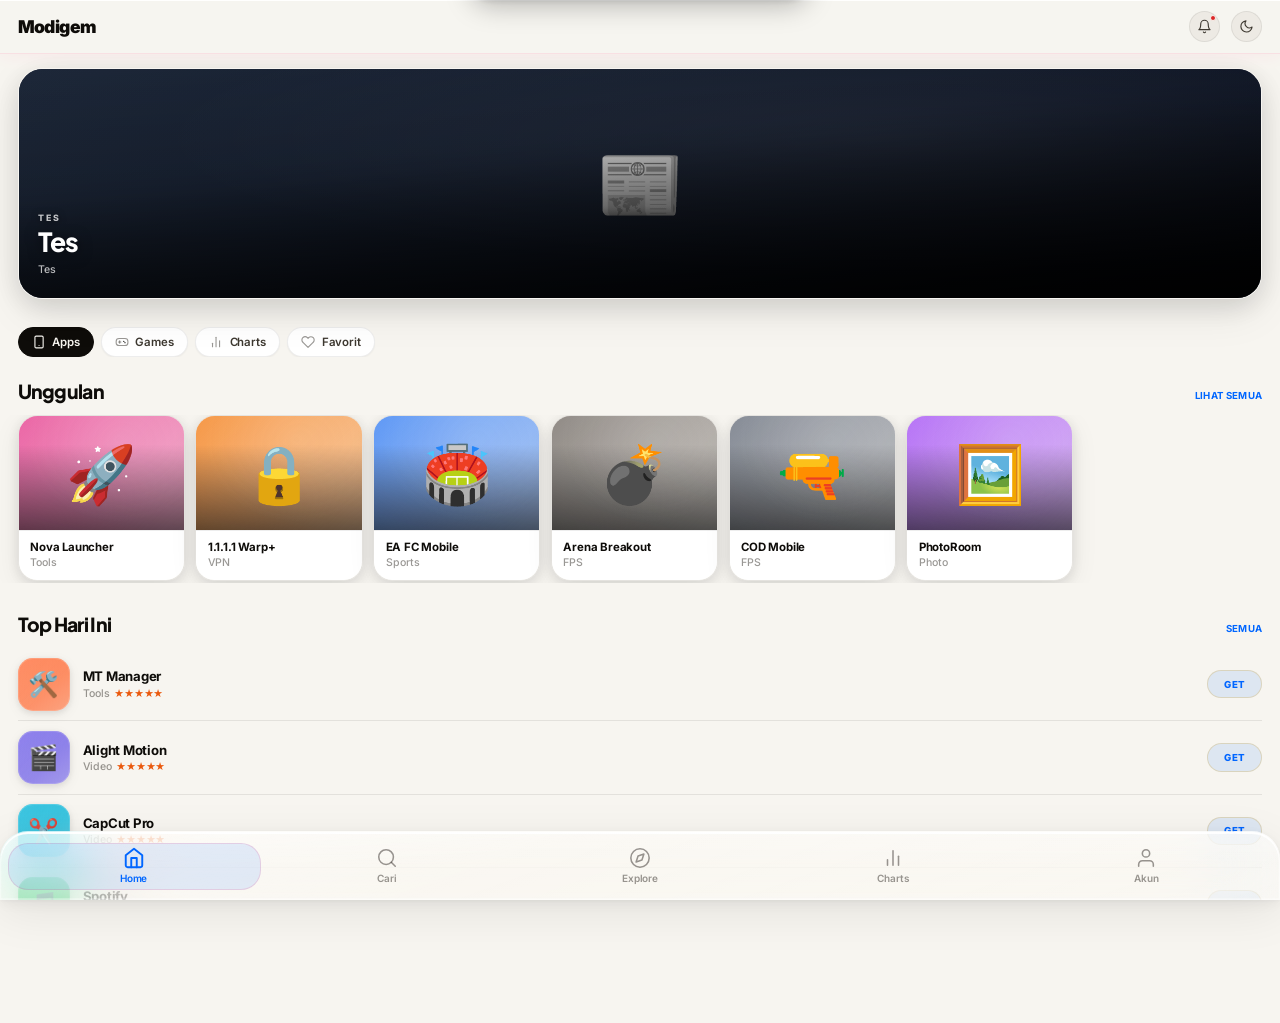
==== index.html @ e93988f5 "Add files via upload" ====
<!DOCTYPE html>
<html lang="id">
<head>
  <meta charset="UTF-8">
  <meta name="viewport" content="width=device-width, initial-scale=1.0, viewport-fit=cover">
  <meta name="theme-color" content="#F7F5F0" media="(prefers-color-scheme: light)">
  <meta name="theme-color" content="#0B0A08"  media="(prefers-color-scheme: dark)">
  <title>Modigem — MOD APK Store</title>
    <link rel="stylesheet" href="style.css">

</head>
<body>
<div class="app-wrap">

  <!-- HOME -->
  <div id="home" class="page active">
    <div class="topbar">
      <div class="topbar-logo-wrap"><img src="modigem.png.png" onerror="this.style.display='none';this.nextElementSibling.style.display='block'" class="topbar-logo-img" alt="Modigem"><span class="topbar-logo" style="display:none;font-size:20px;font-weight:900;color:var(--text)">Modigem</span></div>
      <button class="topbar-btn" id="notif-btn" onclick="goTo('notif')" style="position:relative">
        <svg viewBox="0 0 24 24" fill="none"><path d="M18 8A6 6 0 0 0 6 8c0 7-3 9-3 9h18s-3-2-3-9" stroke-linecap="round" stroke-linejoin="round"/><path d="M13.73 21a2 2 0 0 1-3.46 0" stroke-linecap="round" stroke-linejoin="round"/></svg>
        <span class="notif-dot" id="notif-dot" style="display:none"></span>
      </button>
      <button class="topbar-btn" id="dark-toggle" onclick="toggleDark()">
        <svg viewBox="0 0 24 24" fill="none"><path d="M21 12.79A9 9 0 1 1 11.21 3 7 7 0 0 0 21 12.79z" stroke-linecap="round" stroke-linejoin="round"/></svg>
      </button>
    </div>

    <div class="hero-section" id="today-wrap"></div>

    <!-- PINTASAN SAYA -->
    <div id="pintasan-section" style="display:none;padding-top:4px">
      <div class="section-header" style="padding:0 20px;margin-bottom:10px;margin-top:18px">
        <div class="section-title">Pintasan Saya</div>
        <div class="section-more" onclick="openPinPicker()">+ Tambah</div>
      </div>
      <div id="pintasan-wrap" style="padding:0 16px 4px;display:flex;gap:10px;flex-wrap:wrap"></div>
    </div>

    <div class="cat-scroll">
      <div class="cat-chip active" onclick="renderHomeList('apps')">
        <span class="cat-chip-icon"><svg viewBox="0 0 24 24" fill="none"><rect x="5" y="2" width="14" height="20" rx="2"/><line x1="12" y1="18" x2="12.01" y2="18" stroke-linecap="round"/></svg></span>
        <span class="cat-chip-label">Apps</span>
      </div>
      <div class="cat-chip" onclick="renderHomeList('games')">
        <span class="cat-chip-icon"><svg viewBox="0 0 24 24" fill="none"><rect x="2" y="6" width="20" height="12" rx="5"/><line x1="6" y1="12" x2="10" y2="12" stroke-linecap="round"/><line x1="8" y1="10" x2="8" y2="14" stroke-linecap="round"/><circle cx="15" cy="11" r="1" fill="currentColor" stroke="none"/><circle cx="17" cy="13" r="1" fill="currentColor" stroke="none"/></svg></span>
        <span class="cat-chip-label">Games</span>
      </div>
      <div class="cat-chip" onclick="goTo('charts')">
        <span class="cat-chip-icon"><svg viewBox="0 0 24 24" fill="none"><line x1="18" y1="20" x2="18" y2="10" stroke-linecap="round"/><line x1="12" y1="20" x2="12" y2="4" stroke-linecap="round"/><line x1="6" y1="20" x2="6" y2="14" stroke-linecap="round"/></svg></span>
        <span class="cat-chip-label">Charts</span>
      </div>
      <div class="cat-chip" onclick="showFavs()">
        <span class="cat-chip-icon"><svg viewBox="0 0 24 24" fill="none"><path d="M20.84 4.61a5.5 5.5 0 0 0-7.78 0L12 5.67l-1.06-1.06a5.5 5.5 0 0 0-7.78 7.78l1.06 1.06L12 21.23l7.78-7.78 1.06-1.06a5.5 5.5 0 0 0 0-7.78z" stroke-linecap="round" stroke-linejoin="round"/></svg></span>
        <span class="cat-chip-label">Favorit</span>
      </div>
    </div>

    <div class="section">
      <div class="section-header">
        <div class="section-title">Unggulan</div>
        <div class="section-more" onclick="goTo('explore')">Lihat Semua</div>
      </div>
      <div class="feat-scroll-wrap">
        <div class="feat-scroll" id="feat-wrap"></div>
      </div>
    </div>

    <div class="section">
      <div class="section-header">
        <div class="section-title">Top Hari Ini</div>
        <div class="section-more" onclick="goTo('explore')">Semua</div>
      </div>
      <div class="app-list" id="home-list"></div>
    </div>
  </div>

  <!-- EXPLORE -->
  <div id="explore" class="page">
    <div class="topbar">
      <div class="topbar-page-title">Explore</div>
      <button class="sort-btn" onclick="openSort()">⇅</button>
    </div>
    <div class="explore-toggle-wrap">
      <div class="explore-toggle" id="explore-toggle">
        <div class="explore-toggle-pill" id="explore-toggle-pill"></div>
        <button class="explore-toggle-btn active" id="etab-apps" onclick="setExploreTab('apps')">Apps</button>
        <button class="explore-toggle-btn" id="etab-games" onclick="setExploreTab('games')">Games</button>
      </div>
    </div>
    <div class="filter-row" id="explore-filter"></div>
    <div class="app-grid" id="explore-grid"></div>
  </div>

  <!-- CHARTS -->
  <div id="charts" class="page">
    <div class="topbar">
      <div class="topbar-page-title" style="flex:1">Charts</div>
      <button onclick="openSort()" style="width:36px;height:36px;border-radius:10px;background:var(--bg3);border:1px solid var(--border);display:flex;align-items:center;justify-content:center;cursor:pointer;-webkit-tap-highlight-color:transparent;flex-shrink:0" title="Urutkan">
        <svg viewBox="0 0 24 24" fill="none" stroke="var(--text)" stroke-width="2" stroke-linecap="round" stroke-linejoin="round" width="18" height="18">
          <circle cx="12" cy="12" r="1"/><circle cx="12" cy="5" r="1"/><circle cx="12" cy="19" r="1"/>
        </svg>
      </button>
    </div>
    <div class="lb-tabs">
      <button class="lb-tab active" data-tab="apps" onclick="setLbTab('apps')">Apps</button>
      <button class="lb-tab" data-tab="games" onclick="setLbTab('games')">Games</button>
    </div>
    <div id="lb-list"></div>
  </div>

  <!-- SORT SHEET -->
  <div class="sheet-overlay" id="sort-sheet" onclick="if(event.target===this)closeSheet('sort-sheet')">
    <div class="sheet-box" id="sort-sheet-box" style="padding:20px 20px calc(env(safe-area-inset-bottom,0px)+36px)"></div>
  </div>

  <!-- AKUN -->
  <div id="akun" class="page">
    <div class="topbar"><div class="topbar-page-title">Akun</div></div>
    <div id="akun-content"></div>
  </div>

  <!-- DETAIL -->
  <div id="detail" class="page"></div>

  <!-- NOTIF -->
  <div id="notif" class="page">
    <div class="topbar">
      <button class="back-btn" onclick="goBack()">‹</button>
      <div class="topbar-page-title">Notifikasi</div>
    </div>
    <div id="notif-content"></div>
  </div>

  <!-- FAVS -->
  <div id="favs" class="page">
    <div class="topbar">
      <button class="back-btn" onclick="goBack()">‹</button>
      <div class="topbar-page-title">Favorit</div>
    </div>
    <div id="favs-content"></div>
  </div>

  <!-- TENTANG MODIGEM -->
  <div id="tentang" class="page">
    <div class="topbar">
      <button class="back-btn" onclick="goBack()">‹</button>
      <div class="topbar-page-title">Tentang</div>
    </div>
    <div id="tentang-content"></div>
  </div>

  <!-- BOTTOM NAV — SVG icons -->
  <div class="nav-wrap">
    <div class="nav-bar">
      <div class="nav-pill" id="nav-pill"></div>

      <button class="nav-btn active" id="nav-home" onclick="goTo('home')">
        <span class="nav-icon"><svg viewBox="0 0 24 24" fill="none" stroke-linecap="round" stroke-linejoin="round"><path d="M3 9l9-7 9 7v11a2 2 0 0 1-2 2H5a2 2 0 0 1-2-2z"/><polyline points="9 22 9 12 15 12 15 22"/></svg></span>
        <span class="nav-lbl">Home</span>
      </button>

      <button class="nav-btn" id="nav-search" onclick="openSearchOverlay()">
        <span class="nav-icon"><svg viewBox="0 0 24 24" fill="none" stroke-linecap="round" stroke-linejoin="round"><circle cx="11" cy="11" r="8"/><line x1="21" y1="21" x2="16.65" y2="16.65"/></svg></span>
        <span class="nav-lbl">Cari</span>
      </button>

      <button class="nav-btn" id="nav-explore" onclick="goTo('explore')">
        <span class="nav-icon"><svg viewBox="0 0 24 24" fill="none" stroke-linecap="round" stroke-linejoin="round"><circle cx="12" cy="12" r="10"/><polygon points="16.24 7.76 14.12 14.12 7.76 16.24 9.88 9.88 16.24 7.76"/></svg></span>
        <span class="nav-lbl">Explore</span>
      </button>

      <button class="nav-btn" id="nav-charts" onclick="goTo('charts')">
        <span class="nav-icon"><svg viewBox="0 0 24 24" fill="none" stroke-linecap="round"><line x1="18" y1="20" x2="18" y2="10"/><line x1="12" y1="20" x2="12" y2="4"/><line x1="6" y1="20" x2="6" y2="14"/></svg></span>
        <span class="nav-lbl">Charts</span>
      </button>

      <button class="nav-btn" id="nav-akun" onclick="goTo('akun')">
        <span class="nav-icon"><svg viewBox="0 0 24 24" fill="none" stroke-linecap="round" stroke-linejoin="round"><path d="M20 21v-2a4 4 0 0 0-4-4H8a4 4 0 0 0-4 4v2"/><circle cx="12" cy="7" r="4"/></svg></span>
        <span class="nav-lbl">Akun</span>
      </button>
    </div>
  </div>

  <!-- SEARCH OVERLAY -->
  <div class="sheet-overlay" id="search-overlay" onclick="if(event.target===this)closeSearchOverlay()">
    <div class="sheet-box" id="search-sheet-box" style="border-radius:var(--r-2xl) var(--r-2xl) 0 0;max-height:92dvh;overflow-y:auto;padding:10px 24px calc(24px + env(safe-area-inset-bottom,0px))">
      <div class="sheet-handle"></div>

      <!-- Search bar -->
      <div class="search-wrap" style="margin:0 0 24px">
        <div class="search-bar" style="padding:13px 16px;border-radius:var(--r-xl)">
          <span class="search-icon"><svg viewBox="0 0 24 24" fill="none" stroke-linecap="round" stroke-linejoin="round"><circle cx="11" cy="11" r="8"/><line x1="21" y1="21" x2="16.65" y2="16.65"/></svg></span>
          <input class="search-input" id="search-input" type="search" placeholder="Cari app atau game…" autocomplete="off" style="font-size:16px">
          <button class="search-clear" id="search-clear">✕</button>
        </div>
        <div class="sug-box" id="search-sug" style="position:relative;top:0;margin-top:8px;border-radius:var(--r-lg)"></div>
      </div>

      <!-- Recent searches -->
      <div id="search-recent" style="display:none;margin-bottom:28px">
        <div style="display:flex;align-items:center;justify-content:space-between;margin-bottom:12px">
          <div class="srch-sec-title">Pencarian Terakhir</div>
          <button onclick="clearAllRecent()" style="font-size:12px;font-weight:700;color:var(--hi);background:none;border:none;cursor:pointer;padding:4px 0;letter-spacing:-0.2px">Hapus Semua</button>
        </div>
        <div id="recent-list"></div>
      </div>

      <!-- Trending -->
      <div id="search-trending" style="margin-bottom:28px">
        <div class="srch-sec-title" style="margin-bottom:14px">🔥 Trending Sekarang</div>
        <div class="srch-trend-list">
          <div class="srch-trend-row" onclick="searchAndOpen('Spotify');addRecentSearch('Spotify')">
            <span class="srch-rank gold">1</span>
            <span class="srch-trend-ico">🎵</span>
            <div class="srch-trend-info"><div class="srch-trend-name">Spotify</div><div class="srch-trend-sub">Music · App</div></div>
            <svg width="14" height="14" viewBox="0 0 24 24" fill="none" stroke="var(--subtext2,var(--subtext))" stroke-width="2.2" stroke-linecap="round"><polyline points="9 18 15 12 9 6"/></svg>
          </div>
          <div class="srch-trend-row" onclick="searchAndOpen('PUBG Mobile');addRecentSearch('PUBG Mobile')">
            <span class="srch-rank silver">2</span>
            <span class="srch-trend-ico">🎯</span>
            <div class="srch-trend-info"><div class="srch-trend-name">PUBG Mobile</div><div class="srch-trend-sub">Battle Royale · Game</div></div>
            <svg width="14" height="14" viewBox="0 0 24 24" fill="none" stroke="var(--subtext2,var(--subtext))" stroke-width="2.2" stroke-linecap="round"><polyline points="9 18 15 12 9 6"/></svg>
          </div>
          <div class="srch-trend-row" onclick="searchAndOpen('CapCut');addRecentSearch('CapCut')">
            <span class="srch-rank bronze">3</span>
            <span class="srch-trend-ico">✂️</span>
            <div class="srch-trend-info"><div class="srch-trend-name">CapCut Pro</div><div class="srch-trend-sub">Video · App</div></div>
            <svg width="14" height="14" viewBox="0 0 24 24" fill="none" stroke="var(--subtext2,var(--subtext))" stroke-width="2.2" stroke-linecap="round"><polyline points="9 18 15 12 9 6"/></svg>
          </div>
          <div class="srch-trend-row" onclick="searchAndOpen('Free Fire');addRecentSearch('Free Fire')">
            <span class="srch-rank">4</span>
            <span class="srch-trend-ico">🔥</span>
            <div class="srch-trend-info"><div class="srch-trend-name">Free Fire MAX</div><div class="srch-trend-sub">Battle Royale · Game</div></div>
            <svg width="14" height="14" viewBox="0 0 24 24" fill="none" stroke="var(--subtext2,var(--subtext))" stroke-width="2.2" stroke-linecap="round"><polyline points="9 18 15 12 9 6"/></svg>
          </div>
          <div class="srch-trend-row last" onclick="searchAndOpen('YouTube Vanced');addRecentSearch('YouTube Vanced')">
            <span class="srch-rank">5</span>
            <span class="srch-trend-ico">▶️</span>
            <div class="srch-trend-info"><div class="srch-trend-name">YouTube Vanced</div><div class="srch-trend-sub">Video · App</div></div>
            <svg width="14" height="14" viewBox="0 0 24 24" fill="none" stroke="var(--subtext2,var(--subtext))" stroke-width="2.2" stroke-linecap="round"><polyline points="9 18 15 12 9 6"/></svg>
          </div>
        </div>
      </div>

      <!-- Browse by category -->
      <div style="padding-bottom:8px">
        <div class="srch-sec-title" style="margin-bottom:14px">🗂 Jelajahi Kategori</div>
        <div style="display:grid;grid-template-columns:1fr 1fr;gap:12px">
          <div class="srch-cat-card" onclick="closeSearchOverlay();goTo('explore')" style="--cc:#FF6B35">
            <span class="srch-cat-ico">🛠️</span><span class="srch-cat-lbl">Tools</span>
          </div>
          <div class="srch-cat-card" onclick="closeSearchOverlay();goTo('explore')" style="--cc:#6C5CE7">
            <span class="srch-cat-ico">🎬</span><span class="srch-cat-lbl">Video</span>
          </div>
          <div class="srch-cat-card" onclick="closeSearchOverlay();goTo('explore')" style="--cc:#1DB954">
            <span class="srch-cat-ico">🎵</span><span class="srch-cat-lbl">Music</span>
          </div>
          <div class="srch-cat-card" onclick="closeSearchOverlay();goTo('explore')" style="--cc:#A855F7">
            <span class="srch-cat-ico">📸</span><span class="srch-cat-lbl">Photo</span>
          </div>
          <div class="srch-cat-card" onclick="closeSearchOverlay();goTo('explore')" style="--cc:#EF4444">
            <span class="srch-cat-ico">🎯</span><span class="srch-cat-lbl">Battle Royale</span>
          </div>
          <div class="srch-cat-card" onclick="closeSearchOverlay();goTo('explore')" style="--cc:#4B5563">
            <span class="srch-cat-ico">🔫</span><span class="srch-cat-lbl">FPS</span>
          </div>
        </div>
      </div>

    </div>
  </div>

  <!-- DOWNLOAD SHEET -->
  <div class="sheet-overlay" id="dl-sheet-overlay" onclick="if(event.target===this)closeSheet('dl-sheet-overlay')">
    <div class="sheet-box" id="dl-sheet-box" style="border-radius:var(--r-2xl) var(--r-2xl) 0 0;padding-bottom:calc(28px + env(safe-area-inset-bottom,0px))"></div>
  </div>


  <!-- ACTION SHEET -->
  <div class="sheet-overlay" id="action-sheet" onclick="if(event.target===this)closeSheet('action-sheet')">
    <div class="sheet-box" id="action-box"></div>
  </div>

  <div class="swipe-edge" id="swipe-edge"></div>
  <div class="toast-wrap" id="toast-wrap"></div>

</div>
  <script src="script.js"></script>

  <!-- CFG SHEETS -->
  <div class="sheet-overlay" id="cfg-accent-sheet" onclick="if(event.target===this)closeSheet('cfg-accent-sheet')">
    <div class="sheet-box" id="cfg-accent-box" style="padding-bottom:calc(env(safe-area-inset-bottom,0px)+36px)"><div class="sheet-handle"></div></div>
  </div>
  <div class="sheet-overlay" id="cfg-navbar-sheet" onclick="if(event.target===this)closeSheet('cfg-navbar-sheet')">
    <div class="sheet-box" id="cfg-navbar-box" style="padding-bottom:calc(env(safe-area-inset-bottom,0px)+36px)"><div class="sheet-handle"></div></div>
  </div>
  <div class="sheet-overlay" id="cfg-explore-sheet" onclick="if(event.target===this)closeSheet('cfg-explore-sheet')">
    <div class="sheet-box" id="cfg-explore-box" style="padding-bottom:calc(env(safe-area-inset-bottom,0px)+36px)"><div class="sheet-handle"></div></div>
  </div>
  <div class="sheet-overlay" id="cfg-effect-sheet" onclick="if(event.target===this)closeSheet('cfg-effect-sheet')">
    <div class="sheet-box" id="cfg-effect-box" style="padding-bottom:calc(env(safe-area-inset-bottom,0px)+36px)"><div class="sheet-handle"></div></div>
  </div>
  <div class="sheet-overlay" id="cfg-font-sheet" onclick="if(event.target===this)closeSheet('cfg-font-sheet')">
    <div class="sheet-box" id="cfg-font-box" style="padding-bottom:calc(env(safe-area-inset-bottom,0px)+36px)"><div class="sheet-handle"></div></div>
  </div>
  <div class="sheet-overlay" id="cfg-haptic-sheet" onclick="if(event.target===this)closeSheet('cfg-haptic-sheet')">
    <div class="sheet-box" id="cfg-haptic-box" style="padding-bottom:calc(env(safe-area-inset-bottom,0px)+36px)"><div class="sheet-handle"></div></div>
  </div>
  <div class="sheet-overlay" id="cfg-anim-sheet" onclick="if(event.target===this)closeSheet('cfg-anim-sheet')">
    <div class="sheet-box" id="cfg-anim-box" style="padding-bottom:calc(env(safe-area-inset-bottom,0px)+36px)"><div class="sheet-handle"></div></div>
  </div>

  <!-- Android-style context menu overlay -->
  <div id="ctx-overlay" onclick="closeCtx()" style="position:fixed;inset:0;z-index:800;display:flex;align-items:center;justify-content:center;opacity:0;pointer-events:none;transition:opacity 0.2s ease;backdrop-filter:blur(20px) brightness(0.5);-webkit-backdrop-filter:blur(20px) brightness(0.5)">
    <div id="ctx-menu" onclick="event.stopPropagation()" style="width:260px;background:rgba(30,30,30,0.92);border-radius:18px;overflow:hidden;box-shadow:0 20px 60px rgba(0,0,0,0.5);transform:scale(0.9);transition:transform 0.2s var(--spring)"></div>
  </div>

  <!-- Detail menu sheet (titik 3) — compact horizontal actions -->
  <div class="sheet-overlay" id="dms-sheet" onclick="if(event.target===this)closeSheet('dms-sheet')">
    <div class="sheet-box" id="dms-box"></div>
  </div>

  <div class="sheet-overlay" id="cfg-topbar-sheet" onclick="if(event.target===this)closeSheet('cfg-topbar-sheet')">
    <div class="sheet-box" id="cfg-topbar-box" style="padding-bottom:calc(env(safe-area-inset-bottom,0px)+36px)"><div class="sheet-handle"></div></div>
  </div>

  <!-- Download Warning Modal -->
  <div id="dl-warn-overlay" onclick="closeDlWarn()" style="position:fixed;inset:0;z-index:900;display:flex;align-items:center;justify-content:center;padding:24px;opacity:0;pointer-events:none;transition:opacity 0.22s ease;background:rgba(0,0,0,0.5);backdrop-filter:blur(12px);-webkit-backdrop-filter:blur(12px)">
    <div id="dl-warn-card" onclick="event.stopPropagation()" style="width:100%;max-width:320px;background:var(--card);border-radius:24px;overflow:hidden;box-shadow:0 24px 64px rgba(0,0,0,0.4),0 0 0 1px rgba(255,255,255,0.08);transform:scale(0.92) translateY(20px);transition:transform 0.28s var(--spring)">
      <div id="dl-warn-box" style="padding:28px 24px 24px">
        <!-- Icon -->
        <div style="width:60px;height:60px;border-radius:18px;background:rgba(239,68,68,0.12);border:1.5px solid rgba(239,68,68,0.25);display:flex;align-items:center;justify-content:center;margin-bottom:18px">
          <svg viewBox="0 0 24 24" fill="none" stroke="#EF4444" stroke-width="2" stroke-linecap="round" stroke-linejoin="round" width="28" height="28"><path d="M10.29 3.86L1.82 18a2 2 0 0 0 1.71 3h16.94a2 2 0 0 0 1.71-3L13.71 3.86a2 2 0 0 0-3.42 0z"/><line x1="12" y1="9" x2="12" y2="13"/><line x1="12" y1="17" x2="12.01" y2="17"/></svg>
        </div>
        <!-- Text -->
        <div style="font-size:18px;font-weight:800;color:var(--text);letter-spacing:-0.4px;margin-bottom:8px;line-height:1.3">Mod apps are not guaranteed safe!</div>
        <div style="font-size:14px;color:var(--subtext);line-height:1.55;margin-bottom:6px">Are you sure you want to download <strong class="dl-warn-app-name" style="color:var(--text)"></strong>?</div>
        <div style="font-size:12px;color:rgba(239,68,68,0.8);background:rgba(239,68,68,0.08);border:1px solid rgba(239,68,68,0.18);border-radius:10px;padding:10px 12px;margin-top:14px;line-height:1.5">⚠️ Download dari sumber yang tidak dikenal bisa berisiko. Pastikan kamu percaya sumbernya.</div>
      </div>
      <!-- Buttons -->
      <div style="display:flex;gap:0;border-top:1px solid var(--sep)">
        <button onclick="closeDlWarn()" style="flex:1;padding:16px;background:transparent;border:none;border-right:1px solid var(--sep);font-size:16px;font-weight:600;color:var(--subtext);cursor:pointer;-webkit-tap-highlight-color:transparent">Tidak</button>
        <button onclick="confirmDlWarn()" style="flex:1;padding:16px;background:transparent;border:none;font-size:16px;font-weight:800;color:#EF4444;cursor:pointer;-webkit-tap-highlight-color:transparent">Ya, Unduh</button>
      </div>
    </div>
  </div>


  <!-- QR GENERATOR SHEET -->
  <div class="sheet-overlay" id="qr-gen-sheet" onclick="if(event.target===this)closeSheet('qr-gen-sheet')">
    <div class="sheet-box" id="qr-gen-box" style="padding:16px 22px calc(env(safe-area-inset-bottom,0px)+36px)"><div class="sheet-handle"></div></div>
  </div>
  <!-- DOWNLOAD ESTIMATOR SHEET -->
  <div class="sheet-overlay" id="dl-estimator-sheet" onclick="if(event.target===this)closeSheet('dl-estimator-sheet')">
    <div class="sheet-box" id="dl-estimator-box" style="padding:16px 22px calc(env(safe-area-inset-bottom,0px)+36px)"><div class="sheet-handle"></div></div>
  </div>
  <!-- STORAGE CLEANER SHEET -->
  <div class="sheet-overlay" id="storage-cleaner-sheet" onclick="if(event.target===this)closeSheet('storage-cleaner-sheet')">
    <div class="sheet-box" id="storage-cleaner-box" style="padding:16px 22px calc(env(safe-area-inset-bottom,0px)+36px)"><div class="sheet-handle"></div></div>
  </div>
  <!-- APK READER SHEET -->
  <div class="sheet-overlay" id="apk-reader-sheet" onclick="if(event.target===this)closeSheet('apk-reader-sheet')">
    <div class="sheet-box" id="apk-reader-box" style="padding:16px 22px calc(env(safe-area-inset-bottom,0px)+36px)"><div class="sheet-handle"></div></div>
  </div>
  <!-- CONTACT MENU SHEET -->
  <div class="sheet-overlay" id="contact-sheet" onclick="if(event.target===this)closeSheet('contact-sheet')">
    <div class="sheet-box" id="contact-box" style="padding:16px 22px calc(env(safe-area-inset-bottom,0px)+36px)"><div class="sheet-handle"></div></div>
  </div>
  <!-- CONTACT NEW MESSAGE SHEET -->
  <div class="sheet-overlay" id="contact-new-sheet" onclick="if(event.target===this)closeSheet('contact-new-sheet')">
    <div class="sheet-box" id="contact-new-box" style="padding:16px 22px calc(env(safe-area-inset-bottom,0px)+36px);max-height:92dvh;overflow-y:auto"><div class="sheet-handle"></div></div>
  </div>
  <!-- CONTACT HISTORY SHEET -->
  <div class="sheet-overlay" id="contact-history-sheet" onclick="if(event.target===this)closeSheet('contact-history-sheet')">
    <div class="sheet-box" id="contact-history-box" style="padding:16px 22px calc(env(safe-area-inset-bottom,0px)+36px);max-height:92dvh;overflow-y:auto"><div class="sheet-handle"></div></div>
  </div>
  <!-- CONTACT DETAIL SHEET -->
  <div class="sheet-overlay" id="contact-detail-sheet" onclick="if(event.target===this)closeSheet('contact-detail-sheet')">
    <div class="sheet-box" id="contact-detail-box" style="padding:16px 22px calc(env(safe-area-inset-bottom,0px)+36px);max-height:92dvh;overflow-y:auto"><div class="sheet-handle"></div></div>
  </div>
  <!-- BARCODE SCANNER SHEET -->
  <div class="sheet-overlay" id="scanner-sheet" onclick="if(event.target===this)closeScannerSheet()">
    <div class="sheet-box" id="scanner-box" style="padding:16px 22px calc(env(safe-area-inset-bottom,0px)+36px);max-height:96dvh;overflow-y:auto"><div class="sheet-handle"></div></div>
  </div>
  <!-- TOOL SHEETS: TIP, CURRENCY, TIMER, BATTERY -->
  <div class="sheet-overlay" id="tip-sheet" onclick="if(event.target===this)closeSheet('tip-sheet')">
    <div class="sheet-box" id="tip-box" style="padding:16px 22px calc(env(safe-area-inset-bottom,0px)+36px);max-height:92dvh;overflow-y:auto"><div class="sheet-handle"></div></div>
  </div>
  <div class="sheet-overlay" id="currency-sheet" onclick="if(event.target===this)closeSheet('currency-sheet')">
    <div class="sheet-box" id="currency-box" style="padding:16px 22px calc(env(safe-area-inset-bottom,0px)+36px);max-height:92dvh;overflow-y:auto"><div class="sheet-handle"></div></div>
  </div>
  <div class="sheet-overlay" id="timer-sheet" onclick="if(event.target===this)closeSheet('timer-sheet')">
    <div class="sheet-box" id="timer-box" style="padding:16px 22px calc(env(safe-area-inset-bottom,0px)+36px);max-height:92dvh;overflow-y:auto"><div class="sheet-handle"></div></div>
  </div>
  <div class="sheet-overlay" id="battery-sheet" onclick="if(event.target===this)closeSheet('battery-sheet')">
    <div class="sheet-box" id="battery-box" style="padding:16px 22px calc(env(safe-area-inset-bottom,0px)+36px);max-height:92dvh;overflow-y:auto"><div class="sheet-handle"></div></div>
  </div>
  <!-- FILE CONVERTER SHEETS -->
  <div class="sheet-overlay" id="fconv-sheet" onclick="if(event.target===this)closeSheet('fconv-sheet')">
    <div class="sheet-box" id="fconv-box" style="padding:16px 22px calc(env(safe-area-inset-bottom,0px)+36px);max-height:92dvh;overflow-y:auto"><div class="sheet-handle"></div></div>
  </div>
  <div class="sheet-overlay" id="fconv-work-sheet" onclick="if(event.target===this)closeSheet('fconv-work-sheet')">
    <div class="sheet-box" id="fconv-work-box" style="padding:16px 22px calc(env(safe-area-inset-bottom,0px)+36px);max-height:92dvh;overflow-y:auto"><div class="sheet-handle"></div></div>
  </div>
  <!-- TOOLS SHEET -->
  <div class="sheet-overlay" id="tools-sheet" onclick="if(event.target===this)closeSheet('tools-sheet')">
    <div class="sheet-box" id="tools-box" style="padding:16px 22px calc(env(safe-area-inset-bottom,0px)+36px)"><div class="sheet-handle"></div></div>
  </div>
  <!-- CALCULATOR SHEET -->
  <div class="sheet-overlay" id="calc-sheet" onclick="if(event.target===this)closeSheet('calc-sheet')">
    <div class="sheet-box" id="calc-box" style="padding:16px 22px calc(env(safe-area-inset-bottom,0px)+36px)"><div class="sheet-handle"></div></div>
  </div>
  <!-- CONVERTER SHEET -->
  <div class="sheet-overlay" id="converter-sheet" onclick="if(event.target===this)closeSheet('converter-sheet')">
    <div class="sheet-box" id="converter-box" style="padding:16px 22px calc(env(safe-area-inset-bottom,0px)+36px)"><div class="sheet-handle"></div></div>
  </div>
  <!-- SHARE SHEET -->
  <div class="sheet-overlay" id="share-web-sheet" onclick="if(event.target===this)closeSheet('share-web-sheet')">
    <div class="sheet-box" id="share-web-box" style="padding:16px 22px calc(env(safe-area-inset-bottom,0px)+36px)"><div class="sheet-handle"></div></div>
  </div>
  <!-- CLEAR DATA MODAL -->
  <div id="clear-data-overlay" onclick="closeClearDataModal()" style="position:fixed;inset:0;z-index:900;display:flex;align-items:center;justify-content:center;padding:24px;opacity:0;pointer-events:none;transition:opacity 0.22s ease;background:rgba(0,0,0,0.5);backdrop-filter:blur(12px);-webkit-backdrop-filter:blur(12px)">
    <div id="clear-data-card" onclick="event.stopPropagation()" style="width:100%;max-width:320px;background:var(--card);border-radius:24px;overflow:hidden;box-shadow:0 24px 64px rgba(0,0,0,0.4);transform:scale(0.92) translateY(20px);transition:transform 0.28s var(--spring)">
      <div style="padding:28px 24px 20px">
        <div style="width:60px;height:60px;border-radius:18px;background:rgba(239,68,68,0.12);border:1.5px solid rgba(239,68,68,0.25);display:flex;align-items:center;justify-content:center;margin-bottom:18px">
          <svg viewBox="0 0 24 24" fill="none" stroke="#EF4444" stroke-width="2" stroke-linecap="round" stroke-linejoin="round" width="28" height="28"><polyline points="3 6 5 6 21 6"/><path d="M19 6l-1 14a2 2 0 0 1-2 2H8a2 2 0 0 1-2-2L5 6"/><path d="M10 11v6"/><path d="M14 11v6"/><path d="M9 6V4h6v2"/></svg>
        </div>
        <div style="font-size:18px;font-weight:800;color:var(--text);letter-spacing:-0.4px;margin-bottom:8px">Hapus Semua Data?</div>
        <div style="font-size:14px;color:var(--subtext);line-height:1.6">Semua pengaturan, favorit, riwayat unduhan, dan ulasan akan <strong style="color:var(--text)">dihapus permanen</strong>.</div>
        <div style="font-size:12px;color:rgba(239,68,68,0.9);background:rgba(239,68,68,0.08);border:1px solid rgba(239,68,68,0.18);border-radius:10px;padding:10px 12px;margin-top:12px;line-height:1.5">⚠️ Tindakan ini tidak bisa dibatalkan.</div>
      </div>
      <div style="display:flex;border-top:1px solid var(--sep)">
        <button onclick="closeClearDataModal()" style="flex:1;padding:16px;background:transparent;border:none;border-right:1px solid var(--sep);font-size:16px;font-weight:600;color:var(--subtext);cursor:pointer;-webkit-tap-highlight-color:transparent">Batal</button>
        <button onclick="executeClearData()" style="flex:1;padding:16px;background:transparent;border:none;font-size:16px;font-weight:800;color:#EF4444;cursor:pointer;-webkit-tap-highlight-color:transparent">Hapus</button>
      </div>
    </div>
  </div>
  <!-- MINIGEM SHEET -->
  <div class="sheet-overlay" id="minigem-sheet" onclick="if(event.target===this)closeMiniGem()">
    <div class="sheet-box" id="minigem-box">
      <div class="sheet-handle" style="margin:12px auto 0;flex-shrink:0"></div>

      <!-- HOME -->
      <div id="minigem-home">
        <div style="padding:14px 20px 6px;flex-shrink:0">
          <div style="font-size:22px;font-weight:900;letter-spacing:-0.6px;color:var(--text)">Minigem</div>
          <div style="font-size:13px;color:var(--subtext);margin-top:2px">Santai sebentar ☕</div>
        </div>
        <div class="mg-list">
          <div class="mg-game-card" onclick="startGame('dino')">
            <div class="mg-game-ico" style="background:linear-gradient(135deg,#10b981,#059669)">
              <svg viewBox="0 0 24 24" fill="none" stroke="#fff" stroke-width="2" stroke-linecap="round" stroke-linejoin="round" width="28" height="28"><rect x="3" y="11" width="4" height="8" rx="2"/><path d="M7 15h6l2-4h2a2 2 0 0 1 0 4h-2l-1 4H7"/><circle cx="9" cy="8" r="2"/></svg>
            </div>
            <div class="mg-game-info">
              <div class="mg-game-name">Dino Run</div>
              <div class="mg-game-desc">Lompati rintangan, raih skor tertinggi</div>
            </div>
            <div class="mg-hs-block">
              <div class="mg-hs-label">Best</div>
              <div class="mg-hs-val" id="hs-dino-val">0</div>
            </div>
          </div>
          <div class="mg-game-card" onclick="startGame('ttt')">
            <div class="mg-game-ico" style="background:linear-gradient(135deg,var(--hi),#f43f5e)">
              <svg viewBox="0 0 24 24" fill="none" stroke="#fff" stroke-width="2.5" stroke-linecap="round" width="28" height="28"><line x1="9" y1="3" x2="9" y2="21"/><line x1="15" y1="3" x2="15" y2="21"/><line x1="3" y1="9" x2="21" y2="9"/><line x1="3" y1="15" x2="21" y2="15"/></svg>
            </div>
            <div class="mg-game-info">
              <div class="mg-game-name">Tic Tac Toe</div>
              <div class="mg-game-desc">2 pemain, giliran manual</div>
            </div>
            <div class="mg-hs-block">
              <div class="mg-hs-label">Wins</div>
              <div class="mg-hs-val" id="hs-ttt-val">0</div>
            </div>
          </div>
          <div class="mg-game-card" onclick="startGame('tap')">
            <div class="mg-game-ico" style="background:linear-gradient(135deg,#8b5cf6,#6d28d9)">
              <svg viewBox="0 0 24 24" fill="none" stroke="#fff" stroke-width="2" stroke-linecap="round" stroke-linejoin="round" width="28" height="28"><path d="M18 11V6a2 2 0 0 0-2-2v0a2 2 0 0 0-2 2v0"/><path d="M14 10V4a2 2 0 0 0-2-2v0a2 2 0 0 0-2 2v2"/><path d="M10 10.5V6a2 2 0 0 0-2-2v0a2 2 0 0 0-2 2v8"/><path d="M18 8a2 2 0 1 1 4 0v6a8 8 0 0 1-8 8h-2c-2.8 0-4.5-.86-5.99-2.34l-3.6-3.6a2 2 0 0 1 2.83-2.82L7 15"/></svg>
            </div>
            <div class="mg-game-info">
              <div class="mg-game-name">Tap Blitz</div>
              <div class="mg-game-desc">Tap lingkaran secepat mungkin — 15 detik</div>
            </div>
            <div class="mg-hs-block">
              <div class="mg-hs-label">Best</div>
              <div class="mg-hs-val" id="hs-tap-val">0</div>
            </div>
          </div>

          <!-- GAME 4: COLOR MATCH -->
          <div class="mg-game-card" onclick="startGame('color')">
            <div class="mg-game-ico" style="background:linear-gradient(135deg,#f59e0b,#d97706)">
              <svg viewBox="0 0 24 24" fill="none" stroke="#fff" stroke-width="2" stroke-linecap="round" stroke-linejoin="round" width="28" height="28"><circle cx="13.5" cy="6.5" r="2.5" fill="#fff" stroke="none"/><circle cx="17.5" cy="10.5" r="2.5" fill="rgba(255,255,255,0.5)" stroke="none"/><circle cx="8.5" cy="7.5" r="2.5" fill="rgba(255,255,255,0.7)" stroke="none"/><circle cx="6.5" cy="12.5" r="2.5" fill="rgba(255,255,255,0.4)" stroke="none"/><path d="M12 22a7 7 0 1 1 0-14 7 7 0 0 1 0 14z" stroke="#fff" stroke-width="2"/></svg>
            </div>
            <div class="mg-game-info">
              <div class="mg-game-name">Color Match</div>
              <div class="mg-game-desc">Tap warna teks, bukan arti katanya!</div>
            </div>
            <div class="mg-hs-block">
              <div class="mg-hs-label">Best</div>
              <div class="mg-hs-val" id="hs-color-val">0</div>
            </div>
          </div>

          <!-- GAME 5: MINESWEEPER -->
          <div class="mg-game-card" onclick="startGame('mine')">
            <div class="mg-game-ico" style="background:linear-gradient(135deg,#6b7280,#374151)">
              <svg viewBox="0 0 24 24" fill="none" stroke="#fff" stroke-width="2" stroke-linecap="round" stroke-linejoin="round" width="28" height="28"><circle cx="12" cy="12" r="4"/><line x1="12" y1="2" x2="12" y2="6"/><line x1="12" y1="18" x2="12" y2="22"/><line x1="2" y1="12" x2="6" y2="12"/><line x1="18" y1="12" x2="22" y2="12"/><line x1="4.93" y1="4.93" x2="7.76" y2="7.76"/><line x1="16.24" y1="16.24" x2="19.07" y2="19.07"/><line x1="4.93" y1="19.07" x2="7.76" y2="16.24"/><line x1="16.24" y1="7.76" x2="19.07" y2="4.93"/></svg>
            </div>
            <div class="mg-game-info">
              <div class="mg-game-name">Minesweeper</div>
              <div class="mg-game-desc">Hindari bom, buka semua kotak aman</div>
            </div>
            <div class="mg-hs-block">
              <div class="mg-hs-label">Wins</div>
              <div class="mg-hs-val" id="hs-mine-val">0</div>
            </div>
          </div>

          <!-- GAME 6: REFLEX TEST -->
          <div class="mg-game-card" onclick="startGame('reflex')">
            <div class="mg-game-ico" style="background:linear-gradient(135deg,#ef4444,#b91c1c)">
              <svg viewBox="0 0 24 24" fill="none" stroke="#fff" stroke-width="2" stroke-linecap="round" stroke-linejoin="round" width="28" height="28"><polygon points="13 2 3 14 12 14 11 22 21 10 12 10 13 2" fill="rgba(255,255,255,0.3)" stroke="#fff"/></svg>
            </div>
            <div class="mg-game-info">
              <div class="mg-game-name">Reflex Test</div>
              <div class="mg-game-desc">Tap saat hijau — JANGAN tap saat merah!</div>
            </div>
            <div class="mg-hs-block">
              <div class="mg-hs-label">Best</div>
              <div class="mg-hs-val" id="hs-reflex-val">—</div>
            </div>
          </div>
        </div>
      </div>

      <!-- GAME AREA -->
      <div id="minigem-game"></div>
    </div>
  </div>

  <!-- MOOD DETECTOR SHEET -->
  <div class="sheet-overlay" id="mood-sheet" onclick="if(event.target===this)closeSheet('mood-sheet')">
    <div class="sheet-box" id="mood-box" style="padding:0;border-radius:var(--r-2xl) var(--r-2xl) 0 0;overflow:hidden;max-height:90dvh;display:flex;flex-direction:column;padding-bottom:calc(env(safe-area-inset-bottom,0px)+20px)"></div>
  </div>

  <!-- LUCKY SPIN SHEET -->
  <div class="sheet-overlay" id="spin-sheet" onclick="if(event.target===this)closeSheet('spin-sheet')">
    <div class="sheet-box" id="spin-box" style="padding:0;border-radius:var(--r-2xl) var(--r-2xl) 0 0;overflow:hidden;max-height:92dvh;display:flex;flex-direction:column;padding-bottom:calc(env(safe-area-inset-bottom,0px)+20px)"></div>
  </div>

  <!-- ROAST MY PHONE SHEET -->
  <div class="sheet-overlay" id="roast-sheet" onclick="if(event.target===this)closeSheet('roast-sheet')">
    <div class="sheet-box" id="roast-box" style="padding:0;border-radius:var(--r-2xl) var(--r-2xl) 0 0;overflow:hidden;max-height:90dvh;display:flex;flex-direction:column;padding-bottom:calc(env(safe-area-inset-bottom,0px)+20px)"></div>
  </div>

  <!-- APP BATTLE SHEET -->
  <div class="sheet-overlay" id="battle-sheet" onclick="if(event.target===this)closeSheet('battle-sheet')">
    <div class="sheet-box" id="battle-box" style="padding:0;border-radius:var(--r-2xl) var(--r-2xl) 0 0;overflow:hidden;max-height:92dvh;display:flex;flex-direction:column;padding-bottom:calc(env(safe-area-inset-bottom,0px)+20px)"></div>
  </div>

  <!-- CONFETTI CANVAS (global) -->
  <canvas id="confetti-canvas" style="position:fixed;top:0;left:0;width:100%;height:100%;pointer-events:none;z-index:9999;display:none"></canvas>
</body>
</html>
  <!-- EDIT PROFILE SHEET -->
  <div class="sheet-overlay" id="edit-profile-sheet" onclick="if(event.target===this)closeSheet('edit-profile-sheet')">
    <div class="sheet-box" id="edit-profile-box" style="padding:0;border-radius:var(--r-2xl) var(--r-2xl) 0 0;overflow:hidden;padding-bottom:calc(env(safe-area-inset-bottom,0px)+24px)">
      <div class="sheet-handle" style="margin:12px auto 0"></div>
      <div style="padding:18px 20px 16px;border-bottom:1px solid var(--sep)">
        <div style="font-size:17px;font-weight:800;color:var(--text)">Edit Profil</div>
      </div>
      <div style="padding:20px 20px 0;display:flex;flex-direction:column;gap:14px">
        <!-- Avatar preview -->
        <div style="display:flex;align-items:center;gap:16px;margin-bottom:4px">
          <div id="ep-avatar-preview" style="width:72px;height:72px;border-radius:50%;background:linear-gradient(135deg,#FF6BA8,var(--hi));display:flex;align-items:center;justify-content:center;font-size:28px;flex-shrink:0;overflow:hidden;box-shadow:var(--sh-lg)"></div>
          <div style="flex:1">
            <div style="font-size:13px;font-weight:700;color:var(--text);margin-bottom:6px">Foto Profil</div>
            <div style="font-size:11px;color:var(--subtext);line-height:1.5">URL gambar atau ketik emoji</div>
          </div>
        </div>
        <div>
          <div style="font-size:12px;font-weight:700;color:var(--subtext);text-transform:uppercase;letter-spacing:0.6px;margin-bottom:7px">Avatar (URL foto / emoji)</div>
          <input id="ep-avatar" type="text" placeholder="https://... atau ketik emoji 😎" oninput="previewEpAvatar()" style="width:100%;padding:12px 14px;border-radius:12px;border:1.5px solid var(--border);background:var(--card2);color:var(--text);font-size:14px;outline:none;box-sizing:border-box">
        </div>
        <div>
          <div style="font-size:12px;font-weight:700;color:var(--subtext);text-transform:uppercase;letter-spacing:0.6px;margin-bottom:7px">Nama</div>
          <input id="ep-name" type="text" placeholder="Nama kamu..." style="width:100%;padding:12px 14px;border-radius:12px;border:1.5px solid var(--border);background:var(--card2);color:var(--text);font-size:14px;outline:none;box-sizing:border-box">
        </div>
        <div>
          <div style="font-size:12px;font-weight:700;color:var(--subtext);text-transform:uppercase;letter-spacing:0.6px;margin-bottom:7px">Bio</div>
          <textarea id="ep-bio" rows="2" placeholder="Ceritain dirimu..." style="width:100%;padding:12px 14px;border-radius:12px;border:1.5px solid var(--border);background:var(--card2);color:var(--text);font-size:14px;outline:none;resize:none;box-sizing:border-box;font-family:inherit"></textarea>
        </div>
        <div>
          <div style="font-size:12px;font-weight:700;color:var(--subtext);text-transform:uppercase;letter-spacing:0.6px;margin-bottom:7px">Banner Background</div>
          <div style="display:flex;flex-direction:column;gap:8px">
            <input id="ep-banner-url" type="text" placeholder="URL gambar banner (opsional)" oninput="previewEpBanner()" style="width:100%;padding:12px 14px;border-radius:12px;border:1.5px solid var(--border);background:var(--card2);color:var(--text);font-size:14px;outline:none;box-sizing:border-box">
            <div style="font-size:11px;color:var(--subtext)">Atau pilih warna:</div>
            <div id="ep-banner-presets" style="display:flex;gap:8px;flex-wrap:wrap"></div>
            <div id="ep-banner-preview" style="height:48px;border-radius:12px;margin-top:4px;transition:background 0.3s"></div>
          </div>
        </div>
        <button onclick="saveProfile()" style="width:100%;padding:14px;border-radius:14px;background:var(--hi);border:none;color:#fff;font-size:15px;font-weight:800;cursor:pointer;margin-top:4px;-webkit-tap-highlight-color:transparent">Simpan Profil</button>
      </div>
    </div>
  </div>

  <!-- PIN PICKER SHEET -->
  <div class="sheet-overlay" id="pin-picker-sheet" onclick="if(event.target===this)closeSheet('pin-picker-sheet')">
    <div class="sheet-box" id="pin-picker-box" style="padding:0;border-radius:var(--r-2xl) var(--r-2xl) 0 0;overflow:hidden;max-height:85dvh;display:flex;flex-direction:column;padding-bottom:calc(env(safe-area-inset-bottom,0px)+16px)">
      <div class="sheet-handle" style="margin:12px auto 0;flex-shrink:0"></div>
      <div style="padding:16px 20px;border-bottom:1px solid var(--sep);flex-shrink:0;display:flex;align-items:center;justify-content:space-between">
        <div style="font-size:17px;font-weight:800;color:var(--text)">Tambah Pintasan</div>
        <div style="font-size:12px;color:var(--subtext)" id="pin-count-label">0/6 dipilih</div>
      </div>
      <div style="padding:12px 16px;border-bottom:1px solid var(--sep);flex-shrink:0">
        <div style="display:flex;gap:8px">
          <button id="pp-tab-app" class="pp-tab active" onclick="switchPinTab('app')">Apps & Games</button>
          <button id="pp-tab-news" class="pp-tab" onclick="switchPinTab('news')">Berita</button>
        </div>
      </div>
      <div id="pin-picker-list" style="overflow-y:auto;flex:1;padding:12px 16px"></div>
    </div>
  </div>
---- style.css ----
/* ═══════════════════════════════════════════════════
   Modigem — style.css  |  Professional Design System
   App Store × Play Store · Clean · Mature · Precise
   ═══════════════════════════════════════════════════ */

@import url('https://fonts.googleapis.com/css2?family=Inter:wght@400;500;600;700;800;900&family=Plus+Jakarta+Sans:wght@700;800;900&display=swap');

/* ── DESIGN TOKENS ──────────────────────────────── */
:root {
  /* Light palette — warm off-white, premium feel */
  --bg:         #F7F5F0;
  --bg2:        #FFFFFF;
  --bg3:        #EDEAE4;
  --card:       #FFFFFF;
  --border:     rgba(0,0,0,0.07);
  --sep:        rgba(60,55,50,0.10);
  --text:       #0E0C09;
  --text2:      #3D3830;
  --subtext:    rgba(60,55,50,0.52);
  --subtext2:   rgba(60,55,50,0.32);
  --hi:         #E11D74;
  --hi2:        #0066FF;
  --hi-tint:    rgba(225,29,116,0.11);
  --hi-tint2:   rgba(225,29,116,0.06);
  --acc-glow:   rgba(225,29,116,0.38);
  --green:      #16A34A;
  --red:        #DC2626;
  --orange:     #EA580C;
  --purple:     #7C3AED;
  --glass:      rgba(247,245,240,0.72);
  --blur:       blur(28px) saturate(1.6);
  --sh-xs:  0 1px 2px rgba(0,0,0,0.05);
  --sh-sm:  0 1px 4px rgba(0,0,0,0.08), 0 2px 8px rgba(0,0,0,0.05);
  --sh-md:  0 2px 8px rgba(0,0,0,0.09), 0 4px 16px rgba(0,0,0,0.06);
  --sh-lg:  0 4px 16px rgba(0,0,0,0.10), 0 8px 32px rgba(0,0,0,0.07);
  --sh-xl:  0 8px 32px rgba(0,0,0,0.12), 0 16px 48px rgba(0,0,0,0.08);
  --sh-acc: 0 4px 24px rgba(225,29,116,0.30), 0 1px 8px rgba(225,29,116,0.18);
  --r-xs: 6px; --r-sm: 10px; --r-md: 14px; --r-lg: 18px;
  --r-xl: 22px; --r-2xl: 28px; --r-full: 999px;
  --nav-h:  82px;
  --safe-b: env(safe-area-inset-bottom, 0px);
  --safe-t: env(safe-area-inset-top, 0px);
  --spring: cubic-bezier(0.34, 1.56, 0.64, 1);
  --ease:   cubic-bezier(0.32, 0.72, 0, 1);
  --swift:  cubic-bezier(0.4, 0, 0.2, 1);
  --font:   'Inter', -apple-system, 'SF Pro Display', sans-serif;
}
body.dark {
  /* Dark luxury — deep obsidian with warm undertone, gold accent */
  --bg:       #090909;
  --bg2:      #141414;
  --bg3:      #1E1E1E;
  --card:     #141414;
  --border:   rgba(255,100,160,0.08);
  --sep:      rgba(255,100,160,0.06);
  --text:     #F5F5F5;
  --text2:    rgba(245,245,245,0.82);
  --subtext:  rgba(245,245,245,0.45);
  --subtext2: rgba(245,245,245,0.26);
  --hi:       #FF2D7A;
  --hi2:      #3B82F6;
  --hi-tint:  rgba(255,45,122,0.15);
  --hi-tint2: rgba(255,45,122,0.07);
  --acc-glow: rgba(255,45,122,0.45);
  --green:    #22C55E;
  --red:      #F87171;
  --orange:   #FB923C;
  --purple:   #A78BFA;
  --glass:    rgba(9,9,9,0.55);
  --blur:     blur(28px) saturate(2.0) brightness(0.88);
  --sh-xs:  0 1px 2px rgba(0,0,0,0.50);
  --sh-sm:  0 1px 4px rgba(0,0,0,0.60), 0 2px 8px rgba(0,0,0,0.40);
  --sh-md:  0 2px 8px rgba(0,0,0,0.70), 0 4px 16px rgba(0,0,0,0.50);
  --sh-lg:  0 4px 16px rgba(0,0,0,0.75), 0 8px 32px rgba(0,0,0,0.55);
  --sh-xl:  0 8px 32px rgba(0,0,0,0.82), 0 16px 48px rgba(0,0,0,0.60);
  --sh-acc: 0 4px 24px rgba(255,45,122,0.45), 0 1px 8px rgba(255,45,122,0.26);
}

/* ── RESET ──────────────────────────────────────── */
*,*::before,*::after{box-sizing:border-box;margin:0;padding:0;}
html{-webkit-text-size-adjust:100%;height:100%;}
body{font-family:var(--font);background:var(--bg);color:var(--text);min-height:100%;overflow-x:hidden;-webkit-font-smoothing:antialiased;transition:background 0.4s var(--swift),color 0.4s var(--swift);}
button{font-family:var(--font);border:none;background:none;cursor:pointer;-webkit-tap-highlight-color:transparent;}
input,textarea{font-family:var(--font);border:none;outline:none;background:none;}
::-webkit-scrollbar{display:none;}
*{scrollbar-width:none;-ms-overflow-style:none;}
svg{display:block;}

/* ── PAGE SYSTEM ────────────────────────────────── */
.page{position:fixed;inset:0;overflow-y:auto;overflow-x:hidden;opacity:0;pointer-events:none;transform:translateX(100%);will-change:transform,opacity;padding-bottom:calc(var(--nav-h) + var(--safe-b));transition:transform 0.36s var(--ease),opacity 0.36s var(--ease);}
.page.active{opacity:1;pointer-events:all;transform:translateX(0);}
.page.exit-left{transform:translateX(-26%);opacity:0;}
.page.enter-left{transform:translateX(-100%);}

/* ── TOPBAR ─────────────────────────────────────── */
.topbar{position:sticky;top:0;z-index:200;min-height:60px;padding:12px 20px;padding-top:calc(12px + env(safe-area-inset-top, 0px));display:flex;align-items:center;gap:12px;background:rgba(247,245,240,0.78);backdrop-filter:blur(28px) saturate(1.8);-webkit-backdrop-filter:blur(28px) saturate(1.8);border-bottom:1px solid rgba(255,45,122,0.10);box-shadow:0 1px 0 rgba(255,255,255,0.95) inset,0 2px 20px rgba(255,45,122,0.06);transform:translateZ(0);isolation:isolate;}
body.dark .topbar{background:rgba(11,10,8,0.72);backdrop-filter:blur(28px) saturate(2.0) brightness(0.88);-webkit-backdrop-filter:blur(28px) saturate(2.0) brightness(0.88);border-bottom-color:rgba(255,45,122,0.16);box-shadow:0 1px 0 rgba(255,100,160,0.06) inset,0 2px 24px rgba(0,0,0,0.60);}
.topbar-logo{font-size:28px;font-weight:800;letter-spacing:-6px;flex:1;color:var(--text);line-height:1;}

/* Logo — image logo */
.topbar-logo{font-size:21px;font-weight:900;letter-spacing:-0.7px;flex:1;color:var(--text);}
.topbar-logo-wrap{flex:1;min-width:0;display:flex;align-items:center;padding:2px 0;overflow:hidden;}
.topbar-logo-img{height:34px;max-width:160px;width:auto;object-fit:contain;object-position:left center;display:block;flex-shrink:0;transition:filter 0.4s var(--swift);}
body.dark .topbar-logo-img{filter:drop-shadow(0 0 8px rgba(255,255,255,0.85)) drop-shadow(0 0 16px rgba(255,255,255,0.55));}

/* Page title in topbar — consistent padding, not cramped */
/* topbar-page-title — defined in luxury extras */

.topbar-btn{width:36px;height:36px;border-radius:50%;background:var(--bg3);border:1px solid var(--border);display:flex;align-items:center;justify-content:center;color:var(--text2);transition:transform 0.18s var(--spring),background 0.2s;flex-shrink:0;position:relative;}
body.dark .topbar-btn{background:rgba(255,100,160,0.06);border-color:rgba(255,100,160,0.10);}
.topbar-btn:active{transform:scale(0.88);}
.topbar-btn svg{width:17px;height:17px;stroke:var(--text2);stroke-width:1.8;fill:none;}
body.dark .topbar-btn svg{stroke:rgba(242,235,217,0.70);}

.notif-dot{position:absolute;top:4px;right:4px;width:7px;height:7px;border-radius:50%;background:var(--red);border:1.5px solid var(--bg);}

/* ── SEARCH BAR ─────────────────────────────────── */
.search-wrap{position:relative;margin:0 20px 16px;}
.search-bar{display:flex;align-items:center;gap:10px;padding:10px 14px;border-radius:var(--r-lg);background:var(--bg3);border:1px solid var(--border);}
body.dark .search-bar{background:var(--bg2);}
.search-icon svg{width:16px;height:16px;stroke:var(--subtext);stroke-width:2;fill:none;}
.search-input{flex:1;font-size:15px;font-weight:500;color:var(--text);}
.search-input::placeholder{color:var(--subtext);}
.search-clear{width:20px;height:20px;border-radius:50%;background:var(--subtext);color:var(--bg);font-size:10px;font-weight:700;display:flex;align-items:center;justify-content:center;opacity:0;transition:opacity 0.2s;flex-shrink:0;}
.search-clear.show{opacity:1;}

.sug-box{position:absolute;top:calc(100% + 6px);left:0;right:0;background:var(--card);border:1px solid var(--border);border-radius:var(--r-lg);box-shadow:var(--sh-lg);z-index:300;overflow:hidden;display:none;max-height:280px;overflow-y:auto;animation:fadeUp 0.18s var(--ease);}
.sug-box.show{display:block;}
.sug-row{display:flex;align-items:center;gap:12px;padding:12px 16px;border-bottom:1px solid var(--border);cursor:pointer;transition:background 0.12s;}
.sug-row:last-child{border-bottom:none;}
.sug-row:active{background:var(--hi-tint);}
.sug-ico{font-size:26px;flex-shrink:0;width:36px;text-align:center;}
.sug-name{font-size:14px;font-weight:600;color:var(--text);}
.sug-name mark{background:var(--hi-tint);color:var(--hi);border-radius:3px;font-style:normal;font-weight:700;}
.sug-genre{font-size:12px;color:var(--subtext);font-weight:500;}
.sug-pill{margin-left:auto;font-size:10px;font-weight:700;text-transform:uppercase;letter-spacing:0.4px;padding:3px 9px;border-radius:var(--r-full);flex-shrink:0;}
.sug-pill.app{background:var(--hi-tint);color:var(--hi);}
.sug-pill.game{background:rgba(255,149,0,0.10);color:var(--orange);}

/* ── SECTION ─────────────────────────────────────── */
.section{padding:0 20px;margin-bottom:36px;overflow:visible;}
.section-header{display:flex;align-items:baseline;justify-content:space-between;margin-bottom:16px;}
.section-title{font-size:22px;font-weight:900;letter-spacing:-0.8px;color:var(--text);line-height:1;font-family:'Plus Jakarta Sans',var(--font);}
.section-more{font-size:13px;font-weight:700;color:var(--hi);letter-spacing:0px;text-transform:uppercase;letter-spacing:0.4px;font-size:11px;}
.page-title{font-size:36px;font-weight:900;letter-spacing:-1.6px;color:var(--text);padding:24px 20px 6px;line-height:1.02;font-family:'Plus Jakarta Sans',var(--font);}

/* ── TODAY EDITORIAL CARD — Dark Luxury ─────────── */
.hero-section{padding:16px 20px 0;margin-bottom:32px;}
.today-card{border-radius:var(--r-2xl);overflow:hidden;position:relative;cursor:pointer;box-shadow:var(--sh-xl);transition:transform 0.28s var(--spring);-webkit-tap-highlight-color:transparent;border:1px solid rgba(255,255,255,0.08);}
body.dark .today-card{border-color:rgba(255,100,160,0.10);box-shadow:var(--sh-xl),0 0 60px rgba(0,0,0,0.60);}
.today-card:active{transform:scale(0.972);}
.today-artwork{width:100%;height:260px;display:flex;align-items:center;justify-content:center;position:relative;overflow:hidden;}
.today-artwork::before{content:'';position:absolute;inset:0;background:radial-gradient(ellipse at 70% 30%,rgba(255,255,255,0.06) 0%,transparent 60%);z-index:1;pointer-events:none;}
.today-artwork::after{content:'';position:absolute;inset:0;background:linear-gradient(175deg,rgba(0,0,0,0) 0%,rgba(0,0,0,0.08) 40%,rgba(0,0,0,0.88) 100%);}
.today-emoji{font-size:110px;z-index:1;filter:drop-shadow(0 12px 32px rgba(0,0,0,0.55));animation:heroFloat 4s ease-in-out infinite;}
@keyframes heroFloat{0%,100%{transform:translateY(0)}50%{transform:translateY(-8px)}}
.today-content{position:absolute;bottom:0;left:0;right:0;padding:20px 22px 22px;z-index:2;}
.today-eyebrow{font-size:10px;font-weight:800;text-transform:uppercase;letter-spacing:2.2px;color:var(--hi);margin-bottom:6px;text-shadow:0 1px 8px rgba(0,0,0,0.60);}
body:not(.dark) .today-eyebrow{color:rgba(255,255,255,0.75);}
.today-title{font-size:30px;font-weight:900;letter-spacing:-1.2px;color:#fff;line-height:1.08;white-space:pre-line;text-shadow:0 2px 16px rgba(0,0,0,0.55);font-family:'Plus Jakarta Sans',var(--font);}
.today-get{position:absolute;bottom:20px;right:20px;background:var(--hi);backdrop-filter:blur(14px);-webkit-backdrop-filter:blur(14px);border:none;border-radius:var(--r-full);padding:9px 22px;font-size:14px;font-weight:800;color:#fff;letter-spacing:-0.2px;z-index:3;transition:transform 0.18s var(--spring),box-shadow 0.18s;box-shadow:0 4px 20px rgba(212,160,23,0.50);}
body:not(.dark) .today-get{background:rgba(255,255,255,0.22);border:1.5px solid rgba(255,255,255,0.50);color:#fff;box-shadow:none;}
.today-get:active{transform:scale(0.90);box-shadow:0 2px 10px rgba(212,160,23,0.35);}

/* ── FEATURED SCROLL ────────────────────────────── */
.feat-scroll-wrap{position:relative;margin:0 -20px;}
.feat-scroll-wrap::before,.feat-scroll-wrap::after{content:'';position:absolute;top:0;bottom:2px;width:48px;z-index:2;pointer-events:none;}
.feat-scroll-wrap::before{left:0;background:linear-gradient(to right,var(--bg) 0%,transparent 100%);}
.feat-scroll-wrap::after{right:0;background:linear-gradient(to left,var(--bg) 0%,transparent 100%);}
body.feat-blur-off .feat-scroll-wrap::before,
body.feat-blur-off .feat-scroll-wrap::after{display:none;}
.feat-scroll{display:flex;gap:12px;overflow-x:auto;padding:0 20px 2px;-webkit-overflow-scrolling:touch;scroll-snap-type:x mandatory;}
.feat-card{width:190px;flex-shrink:0;border-radius:var(--r-xl);overflow:hidden;cursor:pointer;box-shadow:var(--sh-lg);border:1px solid var(--border);transition:transform 0.22s var(--spring);-webkit-tap-highlight-color:transparent;scroll-snap-align:start;}
body.dark .feat-card{border-color:rgba(255,100,160,0.08);box-shadow:var(--sh-lg),0 0 30px rgba(0,0,0,0.40);}
.feat-card:active{transform:scale(0.94);}
.feat-art{width:100%;height:130px;display:flex;align-items:center;justify-content:center;font-size:58px;position:relative;overflow:hidden;}
.feat-art::before{content:'';position:absolute;inset:0;background:radial-gradient(ellipse at 60% 20%,rgba(255,255,255,0.10) 0%,transparent 65%);z-index:1;}
.feat-art::after{content:'';position:absolute;inset:0;background:linear-gradient(to bottom,transparent 25%,rgba(0,0,0,0.60) 100%);}
.feat-info{padding:10px 13px 13px;background:var(--card);border-top:1px solid var(--border);}
.feat-name{font-size:13px;font-weight:700;color:var(--text);letter-spacing:-0.2px;white-space:nowrap;overflow:hidden;text-overflow:ellipsis;}
.feat-genre{font-size:12px;color:var(--subtext);font-weight:500;margin-top:2px;}

/* ── CATEGORY CHIPS — clean, no emoji ──────────── */
.cat-scroll{display:flex;gap:8px;overflow-x:auto;padding:0 20px;margin-bottom:28px;-webkit-overflow-scrolling:touch;}
.cat-chip{display:flex;align-items:center;gap:7px;padding:8px 15px;border-radius:var(--r-full);flex-shrink:0;background:var(--card);border:1px solid var(--border);box-shadow:var(--sh-xs);white-space:nowrap;cursor:pointer;transition:transform 0.18s var(--spring),background 0.18s,border-color 0.18s,box-shadow 0.18s;-webkit-tap-highlight-color:transparent;}
.cat-chip:active{transform:scale(0.93);}
.cat-chip.active{background:var(--hi);border-color:var(--hi);box-shadow:var(--sh-acc);}
body:not(.dark) .cat-chip.active{background:var(--text);border-color:var(--text);box-shadow:var(--sh-sm);}
.cat-chip-icon{width:16px;height:16px;display:flex;align-items:center;justify-content:center;flex-shrink:0;}
.cat-chip-icon svg{width:16px;height:16px;stroke:var(--subtext);stroke-width:1.9;fill:none;transition:stroke 0.18s;}
.cat-chip.active .cat-chip-icon svg{stroke:var(--bg);}
body.dark .cat-chip.active .cat-chip-icon svg{stroke:#fff;}
.cat-chip-label{font-size:13px;font-weight:600;color:var(--text2);letter-spacing:-0.1px;transition:color 0.18s;}
.cat-chip.active .cat-chip-label{color:var(--bg);}
body.dark .cat-chip.active .cat-chip-label{color:#fff;}

/* ── APP LIST ROW ───────────────────────────────── */
.app-list{display:flex;flex-direction:column;}
.app-card{display:flex;align-items:center;gap:14px;padding:11px 0;cursor:pointer;border-bottom:1px solid var(--sep);-webkit-tap-highlight-color:transparent;transition:opacity 0.15s;animation:fadeUp 0.30s var(--ease) both;}
.app-card:last-child{border-bottom:none;}
.app-card:active{opacity:0.55;}
.app-icon{width:60px;height:60px;border-radius:17px;display:flex;align-items:center;justify-content:center;font-size:28px;flex-shrink:0;box-shadow:var(--sh-md);position:relative;overflow:hidden;}
.app-icon::before{content:'';position:absolute;inset:0;background:linear-gradient(135deg,rgba(255,255,255,0.18) 0%,rgba(255,255,255,0) 60%);pointer-events:none;z-index:1;}
.app-icon::after{content:'';position:absolute;inset:0;border-radius:17px;border:0.75px solid rgba(255,255,255,0.15);pointer-events:none;z-index:2;}
body.dark .app-icon::after{border-color:rgba(255,100,160,0.12);}
.app-info{flex:1;min-width:0;}
.app-name{font-size:15px;font-weight:700;color:var(--text);letter-spacing:-0.3px;white-space:nowrap;overflow:hidden;text-overflow:ellipsis;}
.app-meta{display:flex;align-items:center;gap:5px;margin-top:3px;}
.app-genre{font-size:12px;font-weight:500;color:var(--subtext);}
.app-stars{font-size:11px;color:var(--orange);letter-spacing:-0.2px;}
/* badge-new — defined in luxury extras */
.app-get{flex-shrink:0;height:32px;padding:0 18px;border-radius:var(--r-full);background:var(--hi-tint);border:1px solid rgba(201,148,10,0.22);font-size:13px;font-weight:800;color:var(--hi);letter-spacing:0px;transition:transform 0.18s var(--spring),background 0.15s,box-shadow 0.15s;text-transform:uppercase;letter-spacing:0.5px;font-size:11px;}
body.dark .app-get{border-color:rgba(212,160,23,0.28);background:rgba(255,45,122,0.14);}
.app-get:active{transform:scale(0.88);background:var(--hi);color:#fff;box-shadow:var(--sh-acc);}

.app-card:nth-child(1){animation-delay:0ms;}.app-card:nth-child(2){animation-delay:40ms;}.app-card:nth-child(3){animation-delay:80ms;}.app-card:nth-child(4){animation-delay:120ms;}.app-card:nth-child(5){animation-delay:160ms;}.app-card:nth-child(6){animation-delay:200ms;}.app-card:nth-child(7){animation-delay:240ms;}.app-card:nth-child(8){animation-delay:280ms;}

/* ── EXPLORE GRID ───────────────────────────────── */
.app-grid{display:grid;grid-template-columns:1fr 1fr 1fr;gap:20px 14px;padding:0 20px;margin-bottom:24px;}
.grid-card{display:flex;flex-direction:column;align-items:center;cursor:pointer;-webkit-tap-highlight-color:transparent;transition:transform 0.22s var(--spring);animation:fadeUp 0.30s var(--ease) both;}
.grid-card:active{transform:scale(0.88);}
.grid-icon{width:76px;height:76px;border-radius:22px;display:flex;align-items:center;justify-content:center;font-size:36px;margin-bottom:8px;box-shadow:var(--sh-md);position:relative;overflow:hidden;}
.grid-icon::before{content:'';position:absolute;inset:0;background:linear-gradient(135deg,rgba(255,255,255,0.18) 0%,rgba(255,255,255,0) 60%);pointer-events:none;z-index:1;}
.grid-icon::after{content:'';position:absolute;inset:0;border-radius:22px;border:0.75px solid rgba(255,255,255,0.15);pointer-events:none;z-index:2;}
body.dark .grid-icon::after{border-color:rgba(255,100,160,0.12);}
.grid-name{font-size:12px;font-weight:600;color:var(--text);text-align:center;letter-spacing:-0.1px;white-space:nowrap;overflow:hidden;text-overflow:ellipsis;width:100%;}
.grid-get{margin-top:7px;height:28px;padding:0 14px;border-radius:var(--r-full);background:var(--hi-tint);border:1px solid rgba(201,148,10,0.20);font-size:10px;font-weight:800;color:var(--hi);letter-spacing:0.4px;text-transform:uppercase;transition:transform 0.18s var(--spring);}
body.dark .grid-get{background:rgba(255,45,122,0.14);border-color:rgba(255,45,122,0.22);}
.grid-get:active{transform:scale(0.88);background:var(--hi);color:#fff;}
.grid-card:nth-child(1){animation-delay:0ms;}.grid-card:nth-child(2){animation-delay:50ms;}.grid-card:nth-child(3){animation-delay:100ms;}.grid-card:nth-child(4){animation-delay:150ms;}.grid-card:nth-child(5){animation-delay:200ms;}.grid-card:nth-child(6){animation-delay:250ms;}

/* ── FILTER CHIPS ───────────────────────────────── */
.filter-row{display:flex;gap:8px;overflow-x:auto;padding:8px 20px 14px;-webkit-overflow-scrolling:touch;scrollbar-width:none;}
.filter-row::-webkit-scrollbar{display:none;}
.filter-chip{padding:7px 16px;border-radius:var(--r-full);flex-shrink:0;background:var(--card);border:1px solid var(--border);font-size:0.8125rem;font-weight:600;color:var(--subtext);white-space:nowrap;cursor:pointer;transition:all 0.18s var(--spring);-webkit-tap-highlight-color:transparent;}
.filter-chip:active{transform:scale(0.92);}
.filter-chip.active{background:var(--hi);color:#fff;border-color:var(--hi);box-shadow:var(--sh-acc);}

/* ── SORT BTN ───────────────────────────────────── */
.sort-btn{width:36px;height:36px;border-radius:50%;background:var(--bg3);border:1px solid var(--border);display:flex;align-items:center;justify-content:center;color:var(--subtext);flex-shrink:0;font-size:16px;font-weight:700;transition:transform 0.18s var(--spring);}
.sort-btn:active{transform:scale(0.88);}
.sort-btn:active{transform:scale(0.88);}

/* ── DETAIL PAGE ─────────────────────────────────── */
.detail-bar{position:sticky;top:0;z-index:200;display:flex;align-items:center;gap:12px;padding:12px 20px;padding-top:calc(12px + env(safe-area-inset-top, 0px));min-height:60px;background:var(--glass);backdrop-filter:var(--blur);-webkit-backdrop-filter:var(--blur);border-bottom:1px solid var(--sep);transform:translateZ(0);isolation:isolate;}
body.dark .detail-bar{border-bottom-color:rgba(255,255,255,0.07);}
.back-btn{width:36px;height:36px;border-radius:50%;background:var(--bg3);border:1px solid var(--border);display:flex;align-items:center;justify-content:center;color:var(--hi);transition:transform 0.18s var(--spring);flex-shrink:0;}
body.dark .back-btn{background:var(--bg2);}
.back-btn:active{transform:scale(0.88);}
.back-btn svg{stroke:var(--hi);}
.detail-bar-title{flex:1;font-size:16px;font-weight:700;color:var(--text);text-align:center;letter-spacing:-0.3px;white-space:nowrap;overflow:hidden;text-overflow:ellipsis;}

.detail-tinted{padding:24px 24px 20px;display:flex;gap:18px;align-items:flex-start;border-radius:0 0 var(--r-2xl) var(--r-2xl);margin-bottom:4px;transition:background 0.4s;}
/* detail-icon-wrap — defined in luxury extras above */
.detail-info{flex:1;min-width:0;}
/* detail-name — defined in luxury extras */
.detail-dev{font-size:13px;color:var(--subtext);font-weight:500;margin-top:4px;}
.detail-genre-tag{display:inline-flex;align-items:center;padding:4px 12px;border-radius:var(--r-full);background:var(--hi-tint);border:1px solid rgba(201,148,10,0.20);color:var(--hi);font-size:10px;font-weight:800;margin-top:10px;letter-spacing:0.6px;text-transform:uppercase;}
body.dark .detail-genre-tag{border-color:rgba(212,160,23,0.25);}

.detail-actions{display:flex;gap:10px;padding:16px 24px;}
.btn-dl{flex:1;height:48px;border-radius:var(--r-lg);background:var(--hi);color:#fff;font-size:15px;font-weight:800;letter-spacing:-0.1px;display:flex;align-items:center;justify-content:center;gap:7px;box-shadow:var(--sh-acc);transition:transform 0.20s var(--spring),box-shadow 0.18s;}
body:not(.dark) .btn-dl{color:#fff;}
.btn-dl:active{transform:scale(0.96);box-shadow:0 2px 12px rgba(212,160,23,0.30);}
/* ── GLOW EFFECT TOGGLE ─────────────────────────────── */
/* Default ON — glow ada di --sh-acc via .btn-dl, .rev-submit, .dl-btn-main */
/* Kalau body.glow-off → hapus semua box-shadow glow */
body.glow-off .btn-dl{box-shadow:none!important;}
body.glow-off .btn-dl:active{box-shadow:none!important;}
body.glow-off .rev-submit{box-shadow:none!important;}
body.glow-off .dl-btn-main{box-shadow:none!important;}
body.glow-off .cat-chip.active{box-shadow:none!important;}
body.glow-off .filter-chip.active{box-shadow:none!important;}
body.glow-off .today-get{box-shadow:none!important;}

.btn-dl-orig{height:46px;padding:0 16px;border-radius:var(--r-md);background:var(--bg3);border:1px solid var(--border);display:flex;align-items:center;justify-content:center;font-size:14px;font-weight:700;color:var(--text2);white-space:nowrap;letter-spacing:-0.2px;transition:transform 0.20s var(--spring);flex-shrink:0;}
body.dark .btn-dl-orig{background:var(--bg2);}
.btn-dl-orig:active{transform:scale(0.95);}
.btn-share{width:46px;height:46px;border-radius:var(--r-md);background:var(--bg3);border:1px solid var(--border);display:flex;align-items:center;justify-content:center;transition:transform 0.18s var(--spring);}
body.dark .btn-share{background:var(--bg2);}
.btn-share:active{transform:scale(0.88);}
.btn-share svg{width:18px;height:18px;stroke:var(--text2);stroke-width:1.8;fill:none;}

.stats-row{display:grid;grid-template-columns:repeat(3,1fr);margin:0 24px 24px;border-radius:var(--r-lg);overflow:hidden;border:1px solid var(--border);}
.stat-cell{background:var(--card);padding:14px 12px;text-align:center;border-right:1px solid var(--border);}
body.dark .stat-cell{background:var(--bg2);}
.stat-cell:last-child{border-right:none;}
.stat-val{font-size:17px;font-weight:800;color:var(--text);letter-spacing:-0.4px;}
.stat-lbl{font-size:11px;color:var(--subtext);font-weight:500;margin-top:2px;text-transform:uppercase;letter-spacing:0.3px;}

.d-sec{padding:0 24px;margin-bottom:24px;}
.d-sec-title{font-size:19px;font-weight:800;color:var(--text);letter-spacing:-0.5px;margin-bottom:12px;display:flex;align-items:center;gap:8px;}
.d-sec-ico{flex-shrink:0;width:20px;height:20px;}
.mods-list{display:flex;flex-direction:column;gap:8px;}
.mod-row{display:flex;align-items:center;gap:12px;padding:12px 14px;border-radius:var(--r-md);background:var(--card);border:1px solid var(--border);}
body.dark .mod-row{background:var(--bg2);}
.mod-dot{width:7px;height:7px;border-radius:50%;background:var(--green);flex-shrink:0;}
.mod-text{font-size:14px;font-weight:500;color:var(--text);}
.desc-text{font-size:15px;line-height:1.65;color:var(--text2);font-weight:400;}
.screens-row{display:flex;gap:10px;overflow-x:auto;-webkit-overflow-scrolling:touch;}
.screen{width:126px;height:218px;border-radius:var(--r-lg);background:var(--bg2);border:1px solid var(--border);display:flex;align-items:center;justify-content:center;font-size:48px;flex-shrink:0;box-shadow:var(--sh-sm);}

/* ── REVIEWS ────────────────────────────────────── */
.review-card{padding:14px;border-radius:var(--r-lg);margin-bottom:8px;background:var(--card);border:1px solid var(--border);}
body.dark .review-card{background:var(--bg2);}
.rev-header{display:flex;align-items:center;gap:10px;margin-bottom:8px;}
.rev-avatar{width:32px;height:32px;border-radius:50%;background:linear-gradient(135deg,#FF6BA8,var(--hi));display:flex;align-items:center;justify-content:center;font-size:12px;font-weight:800;color:#0B0A08;flex-shrink:0;}
.rev-name{font-size:13px;font-weight:700;color:var(--text);}
.rev-date{font-size:11px;color:var(--subtext);margin-left:auto;}
.rev-stars{font-size:13px;color:var(--orange);margin-bottom:5px;}
.rev-text{font-size:14px;color:var(--text2);line-height:1.55;}
.review-form{padding:16px;border-radius:var(--r-xl);margin-bottom:14px;background:var(--card);border:1px solid var(--border);}
body.dark .review-form{background:var(--bg2);}
.rev-form-title{font-size:15px;font-weight:700;color:var(--text);margin-bottom:12px;}
.star-row{display:flex;gap:7px;margin-bottom:12px;}
.star-btn{font-size:26px;opacity:0.3;transition:opacity 0.15s,transform 0.2s var(--spring);}
.star-btn.on{opacity:1;transform:scale(1.16);}
.rev-textarea{width:100%;min-height:84px;border-radius:var(--r-md);background:var(--bg);border:1px solid var(--border);padding:11px 13px;font-size:14px;color:var(--text);resize:none;margin-bottom:10px;font-weight:400;transition:border-color 0.2s;}
.rev-textarea:focus{border-color:var(--hi);}
.rev-textarea::placeholder{color:var(--subtext);}
.rev-submit{width:100%;height:44px;border-radius:var(--r-md);background:var(--hi);color:#fff;font-size:15px;font-weight:800;letter-spacing:-0.1px;transition:transform 0.20s var(--spring),box-shadow 0.18s;box-shadow:var(--sh-acc);}
body:not(.dark) .rev-submit{color:#fff;}
.rev-submit:active{transform:scale(0.97);box-shadow:none;}

/* ── BOTTOM NAV — Liquid Glass pill ─────────────── */
.nav-wrap{position:fixed;bottom:20px;left:18px;right:18px;z-index:500;box-sizing:border-box;will-change:transform;}
/* iOS 26 Liquid Glass Frozen Nav */
.nav-bar{
  display:flex;align-items:center;justify-content:space-around;
  padding:10px 6px;border-radius:36px;position:relative;
  /* Ultra-transparent frozen glass base */
  background:rgba(255,255,255,0.22);
  backdrop-filter:blur(28px) saturate(1.8);
  -webkit-backdrop-filter:blur(28px) saturate(1.8);
  transform:translateZ(0);
  isolation:isolate;
  /* Liquid glass border — multi-layer like iOS 26 */
  border:1px solid rgba(255,255,255,0.55);
  /* Frozen ice layered shadows */
  box-shadow:
    0 2px 0 rgba(255,255,255,0.90) inset,     /* top rim highlight */
    0 -1px 0 rgba(255,255,255,0.30) inset,    /* bottom rim */
    0 1px 1px rgba(255,255,255,0.70) inset,   /* inner glow */
    0 12px 48px rgba(0,0,0,0.08),             /* outer shadow */
    0 4px 16px rgba(0,0,0,0.06),
    0 1px 4px rgba(0,0,0,0.04);
  overflow:hidden;
}
/* Frozen shimmer overlay */
.nav-bar::before{
  content:'';position:absolute;inset:0;
  background:linear-gradient(160deg,rgba(255,255,255,0.38) 0%,rgba(255,255,255,0.06) 40%,rgba(255,255,255,0.12) 100%);
  border-radius:inherit;pointer-events:none;z-index:0;
}
/* Ice crystal refraction layer */
.nav-bar::after{
  content:'';position:absolute;
  top:0;left:0;right:0;height:50%;
  background:linear-gradient(to bottom,rgba(255,255,255,0.28) 0%,rgba(255,255,255,0) 100%);
  border-radius:inherit;pointer-events:none;z-index:0;
}
body.dark .nav-bar{
  background:rgba(18,16,22,0.25);
  backdrop-filter:blur(28px) saturate(2.0) brightness(0.82);
  -webkit-backdrop-filter:blur(28px) saturate(2.0) brightness(0.82);
  border:1px solid rgba(255,255,255,0.14);
  box-shadow:
    0 2px 0 rgba(255,255,255,0.10) inset,
    0 -1px 0 rgba(255,255,255,0.06) inset,
    0 1px 1px rgba(255,255,255,0.08) inset,
    0 12px 48px rgba(0,0,0,0.55),
    0 4px 16px rgba(0,0,0,0.40),
    0 1px 4px rgba(0,0,0,0.30);
}
body.dark .nav-bar::before{
  background:linear-gradient(160deg,rgba(255,255,255,0.08) 0%,rgba(255,255,255,0.02) 40%,rgba(255,255,255,0.05) 100%);
}
body.dark .nav-bar::after{
  background:linear-gradient(to bottom,rgba(255,255,255,0.06) 0%,rgba(255,255,255,0) 100%);
}
.nav-pill{position:absolute;height:36px;border-radius:20px;background:var(--hi-tint);border:1px solid rgba(225,29,116,0.14);transition:all 0.44s var(--spring);pointer-events:none;z-index:1;}
body.dark .nav-pill{background:rgba(255,45,122,0.14);border-color:rgba(255,45,122,0.20);}
.nav-btn{display:flex;flex-direction:column;align-items:center;gap:3px;padding:5px 14px;border-radius:20px;color:var(--subtext);flex:1;transition:transform 0.18s var(--spring),color 0.24s;-webkit-tap-highlight-color:transparent;position:relative;z-index:2;}
.nav-btn:active{transform:scale(0.86);}
.nav-btn.drag-hover{color:var(--hi);transform:scale(0.92);}
body.dark .nav-btn.drag-hover{color:var(--hi);}
.nav-btn.active{color:var(--hi);}
body.dark .nav-btn{color:rgba(242,235,217,0.38);}
body.dark .nav-btn.active{color:var(--hi);}
/* SVG icon in nav */
.nav-icon{width:22px;height:22px;display:flex;align-items:center;justify-content:center;}
.nav-icon svg{width:22px;height:22px;stroke:currentColor;stroke-width:1.7;fill:none;transition:stroke 0.24s;}
.nav-btn.active .nav-icon svg{stroke-width:2.1;}
.nav-lbl{font-size:10px;font-weight:600;letter-spacing:-0.1px;}

/* ── CHARTS / LEADERBOARD ───────────────────────── */
.lb-tabs{display:flex;margin:0 20px 20px;border-radius:var(--r-md);background:var(--bg3);padding:3px;border:1px solid var(--border);}
body.dark .lb-tabs{background:var(--bg2);}
.lb-tab{flex:1;padding:9px;border-radius:calc(var(--r-md) - 3px);font-size:13px;font-weight:700;color:var(--subtext);text-align:center;cursor:pointer;transition:all 0.28s var(--spring);-webkit-tap-highlight-color:transparent;}
.lb-tab.active{background:var(--card);color:var(--text);box-shadow:var(--sh-sm);}
body.dark .lb-tab.active{background:var(--bg3);}
.lb-row{display:flex;align-items:center;gap:14px;padding:13px 20px;cursor:pointer;border-bottom:1px solid var(--sep);-webkit-tap-highlight-color:transparent;transition:background 0.12s;}
.lb-row:last-child{border-bottom:none;}
.lb-row:active{background:var(--hi-tint);}
.lb-rank{width:26px;font-size:15px;font-weight:800;color:var(--subtext);text-align:center;flex-shrink:0;}
.lb-rank.gold{color:#F59E0B;}.lb-rank.silver{color:#94A3B8;}.lb-rank.bronze{color:#B07A4A;}
/* lb-icon — defined in luxury extras above */
.lb-info{flex:1;min-width:0;}
.lb-name{font-size:15px;font-weight:600;color:var(--text);white-space:nowrap;overflow:hidden;text-overflow:ellipsis;}
.lb-meta{font-size:12px;color:var(--subtext);font-weight:500;margin-top:2px;}
.lb-stars{font-size:12px;color:var(--orange);}

/* ── AKUN ───────────────────────────────────────── */
.akun-header{padding:32px 24px 22px;display:flex;flex-direction:column;align-items:center;text-align:center;}
.akun-avatar{width:88px;height:88px;border-radius:50%;background:linear-gradient(135deg,#FF6BA8 0%,var(--hi) 60%,#C0165A 100%);display:flex;align-items:center;justify-content:center;font-size:34px;font-weight:900;color:#fff;margin-bottom:14px;box-shadow:var(--sh-lg);}
.akun-name{font-size:22px;font-weight:800;letter-spacing:-0.6px;color:var(--text);}
.akun-sub{font-size:14px;color:var(--subtext);font-weight:500;margin-top:3px;}
.akun-grid{display:grid;grid-template-columns:1fr 1fr;gap:10px;padding:0 20px;margin-bottom:22px;}
.akun-card{padding:16px;border-radius:var(--r-xl);background:var(--card);border:1px solid var(--border);box-shadow:var(--sh-xs);cursor:pointer;transition:transform 0.20s var(--spring);-webkit-tap-highlight-color:transparent;}
body.dark .akun-card{background:var(--bg2);}
.akun-card:active{transform:scale(0.96);}
.akun-card-icon{width:32px;height:32px;margin-bottom:10px;display:flex;align-items:center;justify-content:center;}
.akun-card-icon svg{width:26px;height:26px;}
.akun-card-val{font-size:26px;font-weight:800;letter-spacing:-0.8px;color:var(--text);}
.akun-card-lbl{font-size:13px;font-weight:500;color:var(--subtext);margin-top:2px;}
.settings-group{margin:0 20px 22px;border-radius:var(--r-xl);overflow:hidden;background:var(--card);border:1px solid var(--border);}
body.dark .settings-group{background:var(--bg2);}
.setting-row{display:flex;align-items:center;gap:14px;padding:14px 16px;border-bottom:1px solid var(--sep);cursor:pointer;-webkit-tap-highlight-color:transparent;transition:background 0.12s;}
.setting-row:last-child{border-bottom:none;}
.setting-row:active{background:var(--hi-tint);}
.setting-ico{width:30px;height:30px;border-radius:8px;display:flex;align-items:center;justify-content:center;font-size:15px;flex-shrink:0;}
.setting-lbl{flex:1;font-size:15px;font-weight:500;color:var(--text);}
.setting-val{font-size:14px;color:var(--subtext);font-weight:500;}
.setting-arr{color:var(--subtext2);font-size:12px;}
.toggle{width:48px;height:28px;border-radius:14px;background:rgba(120,120,128,0.28);position:relative;transition:background 0.28s;cursor:pointer;flex-shrink:0;}
.toggle.on{background:var(--green);}
.toggle-knob{position:absolute;top:3px;left:3px;width:22px;height:22px;border-radius:50%;background:#fff;box-shadow:0 1px 4px rgba(0,0,0,0.25);transition:transform 0.30s var(--spring);}
.toggle.on .toggle-knob{transform:translateX(20px);}

/* ── SHEET ──────────────────────────────────────── */
.sheet-overlay{position:fixed;inset:0;background:rgba(0,0,0,0.42);z-index:800;display:flex;align-items:flex-end;justify-content:center;opacity:0;pointer-events:none;transition:opacity 0.28s;}
.sheet-overlay.open{opacity:1;pointer-events:all;}
.sheet-box{background:var(--glass);backdrop-filter:var(--blur);-webkit-backdrop-filter:var(--blur);border:1px solid rgba(255,255,255,0.50);border-bottom:none;border-radius:var(--r-2xl) var(--r-2xl) 0 0;padding:16px 22px calc(var(--safe-b)+32px);width:100%;max-width:500px;max-height:88dvh;overflow-y:auto;box-shadow:var(--sh-xl),inset 0 1px 0 rgba(255,255,255,0.50);transform:translateY(100%) translateZ(0);transition:transform 0.38s var(--spring);isolation:isolate;}
body.dark .sheet-box{border-color:rgba(255,255,255,0.10);}
.sheet-overlay.open .sheet-box{transform:translateY(0);}
.sheet-handle{width:36px;height:4px;border-radius:2px;background:var(--sep);margin:0 auto 24px;flex-shrink:0;}
.sheet-title{font-size:12px;font-weight:700;color:var(--subtext);text-transform:uppercase;letter-spacing:0.9px;margin-bottom:16px;padding:0 2px;}
.s-row{display:flex;align-items:center;justify-content:space-between;padding:17px 16px;border-radius:14px;cursor:pointer;-webkit-tap-highlight-color:transparent;transition:background 0.15s;margin-bottom:4px;}
.s-row:last-child{margin-bottom:0;}
.s-row-lbl{font-size:16px;font-weight:600;color:var(--text);}
.s-check{font-size:17px;color:var(--hi);opacity:0;transition:opacity 0.15s;}
.s-row.active .s-check{opacity:1;}
.s-row.active{background:var(--hi-tint);}
.s-row:active{background:var(--bg3);}
.s-row.active .s-row-lbl{color:var(--hi);font-weight:700;}
.a-hdr{display:flex;align-items:center;gap:16px;padding:4px 0 18px;border-bottom:1px solid var(--sep);margin-bottom:6px;}
.a-ico{width:56px;height:56px;border-radius:15px;display:flex;align-items:center;justify-content:center;font-size:30px;flex-shrink:0;box-shadow:var(--sh-md);}
.a-name{font-size:17px;font-weight:700;color:var(--text);letter-spacing:-0.3px;}
.a-meta{font-size:12px;color:var(--subtext);margin-top:3px;font-weight:500;}
.a-row{display:flex;align-items:center;gap:16px;padding:14px 8px;border-bottom:1px solid var(--sep);cursor:pointer;-webkit-tap-highlight-color:transparent;transition:background 0.12s;border-radius:var(--r-md);margin:0 -8px;}
.a-row:last-child{border-bottom:none;}
.a-row:active{background:var(--hi-tint);}
.a-row-ico{width:40px;height:40px;border-radius:11px;background:var(--bg3);display:flex;align-items:center;justify-content:center;flex-shrink:0;border:1px solid var(--border);}
body.dark .a-row-ico{background:var(--bg2);}
.a-row-ico svg{width:20px;height:20px;stroke:var(--text2);stroke-width:1.8;fill:none;}
.a-row-lbl{font-size:16px;font-weight:500;color:var(--text);letter-spacing:-0.2px;}
.a-row.danger .a-row-lbl{color:var(--red);}
.a-row.danger .a-row-ico svg{stroke:var(--red);}

/* ── TOAST ──────────────────────────────────────── */
.toast-wrap{position:fixed;bottom:calc(var(--nav-h)+var(--safe-b)+14px);left:50%;transform:translateX(-50%);z-index:900;pointer-events:none;display:flex;flex-direction:column;gap:8px;align-items:center;}
.toast{display:flex;align-items:center;gap:9px;padding:11px 18px;border-radius:22px;background:var(--text);box-shadow:var(--sh-lg);font-size:14px;font-weight:600;color:var(--bg);white-space:nowrap;animation:toastIn 0.38s var(--spring);}
body.dark .toast{background:var(--bg3);color:var(--text);}
.toast.out{animation:toastOut 0.28s var(--ease) forwards;}
.toast-ico{font-size:16px;}
@keyframes toastIn{from{transform:translateY(18px) scale(0.80);opacity:0;}to{transform:none;opacity:1;}}
@keyframes toastOut{from{opacity:1;transform:none;}to{opacity:0;transform:translateY(-8px) scale(0.90);}}

/* ── SKELETON ───────────────────────────────────── */
.skel{background:linear-gradient(105deg,var(--border) 0%,rgba(255,100,160,0.12) 40%,var(--border) 80%);background-size:200% 100%;animation:shimmer 1.8s ease-in-out infinite;border-radius:8px;}
body:not(.dark) .skel{background:linear-gradient(105deg,var(--border) 0%,rgba(255,255,255,0.55) 40%,var(--border) 80%);background-size:200% 100%;}
@keyframes shimmer{0%{background-position:-200% 0;}100%{background-position:200% 0;}}

/* ── DOWNLOAD SHEET ─────────────────────────────── */
.dl-handle{width:36px;height:4px;border-radius:2px;background:var(--sep);margin:0 auto 20px;}
.dl-app-header{display:flex;align-items:center;gap:16px;margin-bottom:20px;}
.dl-app-icon{width:68px;height:68px;border-radius:18px;display:flex;align-items:center;justify-content:center;font-size:34px;flex-shrink:0;box-shadow:var(--sh-lg);position:relative;overflow:hidden;}
.dl-app-icon::before{content:'';position:absolute;inset:0;background:linear-gradient(135deg,rgba(255,255,255,0.22) 0%,transparent 60%);pointer-events:none;}
.dl-app-icon::after{content:'';position:absolute;inset:0;border-radius:18px;border:0.75px solid rgba(255,255,255,0.18);pointer-events:none;}
body.dark .dl-app-icon::after{border-color:rgba(255,255,255,0.12);}
.dl-app-name{font-size:19px;font-weight:900;letter-spacing:-0.6px;color:var(--text);font-family:'Plus Jakarta Sans',var(--font);}
.dl-app-ver{font-size:12px;font-weight:600;color:var(--subtext);margin-top:3px;letter-spacing:0.1px;}
.dl-app-dev{font-size:12px;font-weight:500;color:var(--subtext);margin-top:1px;}
.dl-mods-wrap{background:var(--bg3);border-radius:var(--r-lg);padding:14px 16px;margin-bottom:18px;border:1px solid var(--border);}
body.dark .dl-mods-wrap{background:var(--bg2);}
.dl-mods-title{font-size:11px;font-weight:800;text-transform:uppercase;letter-spacing:0.8px;color:var(--hi);margin-bottom:12px;}
.dl-mod-row{display:flex;align-items:center;gap:10px;padding:5px 0;}
.dl-mod-dot{width:6px;height:6px;border-radius:50%;background:var(--green);flex-shrink:0;}
.dl-mod-txt{font-size:13px;font-weight:600;color:var(--text2);}
.dl-btn-main{width:100%;height:50px;border-radius:var(--r-lg);background:var(--hi);color:#fff;font-size:15px;font-weight:800;letter-spacing:-0.2px;display:flex;align-items:center;justify-content:center;gap:9px;box-shadow:var(--sh-acc);transition:transform 0.18s var(--spring),box-shadow 0.18s;margin-bottom:10px;}
.dl-btn-main:active{transform:scale(0.97);box-shadow:none;}
.dl-btn-orig{width:100%;height:44px;border-radius:var(--r-lg);background:var(--bg3);border:1px solid var(--border);color:var(--subtext);font-size:14px;font-weight:600;display:flex;align-items:center;justify-content:center;transition:transform 0.18s var(--spring),background 0.15s;}
body.dark .dl-btn-orig{background:var(--bg2);}
.dl-btn-orig:active{transform:scale(0.97);background:var(--bg3);}

/* ── ACCENT SWITCHER ────────────────────────────── */
.accent-picker{display:flex;gap:10px;padding:16px 0 4px;}
.accent-dot{width:36px;height:36px;border-radius:50%;cursor:pointer;position:relative;transition:transform 0.20s var(--spring),box-shadow 0.20s;flex-shrink:0;border:2.5px solid transparent;}
.accent-dot:active{transform:scale(0.88);}
.accent-dot.rose{background:linear-gradient(135deg,#FF6BA8,#E11D74);}
.accent-dot.blue{background:linear-gradient(135deg,#60A5FA,#0066FF);}
.accent-dot.active{border-color:var(--text);box-shadow:0 0 0 2px var(--bg),0 4px 16px rgba(0,0,0,0.30);}
.accent-dot::after{content:'✓';position:absolute;inset:0;display:flex;align-items:center;justify-content:center;color:#fff;font-size:15px;font-weight:800;opacity:0;transition:opacity 0.15s;}
.accent-dot.active::after{opacity:1;}

/* ── DARK LUXURY EXTRAS ─────────────────────────── */
/* Grain texture overlay for depth */
body.dark::before{content:'';position:fixed;inset:0;z-index:9999;pointer-events:none;opacity:0.028;
  background-image:url("data:image/svg+xml,%3Csvg viewBox='0 0 256 256' xmlns='http://www.w3.org/2000/svg'%3E%3Cfilter id='noise'%3E%3CfeTurbulence type='fractalNoise' baseFrequency='0.90' numOctaves='4' stitchTiles='stitch'/%3E%3C/filter%3E%3Crect width='100%25' height='100%25' filter='url(%23noise)'/%3E%3C/svg%3E");
  background-repeat:repeat;background-size:128px;}

/* Luxury card glow on dark */
body.dark .feat-card:hover,.feat-card:focus{box-shadow:var(--sh-lg),0 0 0 1px rgba(255,45,122,0.14);}
body.dark .app-card:active{opacity:0.75;}

/* Gold text highlight utility */
.gold-text{color:var(--hi);font-weight:800;}

/* Detail icon wrap — larger, more luxury */
.detail-icon-wrap{width:108px;height:108px;border-radius:26px;display:flex;align-items:center;justify-content:center;font-size:54px;flex-shrink:0;box-shadow:var(--sh-xl);position:relative;overflow:hidden;}
.detail-icon-wrap::before{content:'';position:absolute;inset:0;background:linear-gradient(135deg,rgba(255,255,255,0.20) 0%,rgba(255,255,255,0) 60%);pointer-events:none;z-index:1;}
.detail-icon-wrap::after{content:'';position:absolute;inset:0;border-radius:26px;border:0.75px solid rgba(255,255,255,0.15);pointer-events:none;z-index:2;}
body.dark .detail-icon-wrap::after{border-color:rgba(255,100,160,0.12);}
body.dark .detail-icon-wrap{box-shadow:var(--sh-xl),0 0 40px rgba(0,0,0,0.50);}

/* LB icon luxury */
.lb-icon{width:52px;height:52px;border-radius:15px;display:flex;align-items:center;justify-content:center;font-size:28px;flex-shrink:0;box-shadow:var(--sh-md);position:relative;overflow:hidden;}
.lb-icon::before{content:'';position:absolute;inset:0;background:linear-gradient(135deg,rgba(255,255,255,0.15) 0%,transparent 60%);pointer-events:none;}

/* TOPBAR page title — Jakarta Sans */
.topbar-page-title{font-size:22px;font-weight:900;letter-spacing:-0.8px;flex:1;min-width:0;color:var(--text);line-height:1;font-family:'Plus Jakarta Sans',var(--font);}

/* Detail name — Jakarta Sans */
.detail-name{font-size:22px;font-weight:900;letter-spacing:-0.8px;color:var(--text);line-height:1.2;font-family:'Plus Jakarta Sans',var(--font);}

/* Badge MOD — luxury gold */
.badge-new{font-size:8px;font-weight:800;text-transform:uppercase;letter-spacing:0.8px;color:#fff;background:var(--hi);padding:2px 7px;border-radius:4px;box-shadow:0 1px 6px rgba(212,160,23,0.35);}

/* Sheet overlay dark backdrop */
body.dark .sheet-overlay{background:rgba(0,0,0,0.65);}
body.dark .sheet-box{border-color:rgba(255,100,160,0.10);background:rgba(18,16,12,0.95);}


/* ── SCREENSHOT MOCKUP ───────────────────────────── */
.screens-row{display:flex;gap:10px;overflow-x:auto;padding:0 0 8px;-webkit-overflow-scrolling:touch;scroll-snap-type:x mandatory;}
.screen{width:130px;height:224px;border-radius:var(--r-lg);background:var(--bg2);border:1px solid var(--border);display:flex;align-items:center;justify-content:center;font-size:48px;flex-shrink:0;box-shadow:var(--sh-sm);scroll-snap-align:start;overflow:hidden;}
.screen-mock{width:130px;height:224px;border-radius:var(--r-lg);flex-shrink:0;scroll-snap-align:start;overflow:hidden;position:relative;border:1px solid var(--border);box-shadow:var(--sh-md);display:flex;flex-direction:column;}
.screen-mock-bar{height:28px;flex-shrink:0;display:flex;align-items:center;padding:0 10px;gap:5px;}
.screen-mock-bar::before,.screen-mock-bar::after{content:'';width:8px;height:8px;border-radius:50%;background:currentColor;opacity:0.25;}
.screen-mock-body{flex:1;padding:12px 10px;display:flex;flex-direction:column;gap:8px;overflow:hidden;}
.screen-mock-icon{width:44px;height:44px;border-radius:12px;display:flex;align-items:center;justify-content:center;font-size:22px;margin-bottom:4px;flex-shrink:0;}
.screen-mock-lines{display:flex;flex-direction:column;gap:6px;}
.screen-mock-line{height:8px;border-radius:4px;}
.screen-mock-card{height:52px;border-radius:10px;border:1px solid;flex-shrink:0;}
.screen-mock-label{position:absolute;bottom:8px;left:0;right:0;text-align:center;font-size:10px;font-weight:700;color:var(--subtext);letter-spacing:0.3px;text-transform:uppercase;}

/* ── TRUST BADGES ────────────────────────────────── */
.trust-badges-wrap{display:flex;gap:8px;overflow-x:auto;padding:12px 24px 4px;-webkit-overflow-scrolling:touch;scrollbar-width:none;}
.trust-badges-wrap::-webkit-scrollbar{display:none;}
.trust-badge{display:flex;align-items:center;gap:6px;padding:6px 12px;border-radius:var(--r-full);border:1px solid rgba(128,128,128,0.25);background:rgba(128,128,128,0.10);flex-shrink:0;white-space:nowrap;}
.trust-badge-icon{font-size:13px;line-height:1;}
.trust-badge-lbl{font-size:11px;font-weight:800;letter-spacing:0.3px;text-transform:uppercase;}

/* ── RATING BREAKDOWN ────────────────────────────── */
.rating-bd{display:flex;gap:16px;align-items:center;background:var(--bg3);border-radius:var(--r-xl);padding:16px;border:1px solid var(--border);}
body.dark .rating-bd{background:var(--bg2);}
.rating-bd-big{display:flex;flex-direction:column;align-items:center;flex-shrink:0;width:72px;}
.rating-big-num{font-size:38px;font-weight:900;letter-spacing:-2px;line-height:1;font-family:'Plus Jakarta Sans',var(--font);}
.rating-big-stars{font-size:11px;color:var(--orange);margin-top:4px;letter-spacing:1px;}
.rating-big-total{font-size:10px;color:var(--subtext);font-weight:600;margin-top:4px;text-align:center;}
.rb-bars{flex:1;display:flex;flex-direction:column;gap:5px;}
.rb-row{display:flex;align-items:center;gap:7px;}
.rb-star{font-size:11px;font-weight:700;color:var(--subtext);width:8px;text-align:right;flex-shrink:0;}
.rb-bar-wrap{flex:1;height:6px;border-radius:3px;background:var(--border);overflow:hidden;}
.rb-bar-fill{height:100%;border-radius:3px;transition:width 0.6s var(--ease);}
.rb-pct{font-size:10px;font-weight:600;color:var(--subtext2);width:26px;text-align:right;flex-shrink:0;}

/* ── CHANGELOG ───────────────────────────────────── */
.changelog{display:flex;flex-direction:column;gap:0;}
.cl-item{padding:14px 16px;background:var(--bg3);border-radius:var(--r-lg);margin-bottom:8px;border:1px solid var(--border);}
body.dark .cl-item{background:var(--bg2);}
.cl-item.cl-old{opacity:0.65;}
.cl-header{display:flex;align-items:center;justify-content:space-between;margin-bottom:10px;}
.cl-version{font-size:13px;font-weight:800;color:var(--text);font-family:'Plus Jakarta Sans',var(--font);}
.cl-date{font-size:11px;font-weight:600;color:var(--subtext);background:var(--border);padding:3px 8px;border-radius:var(--r-full);}
.cl-notes{display:flex;flex-direction:column;gap:6px;}
.cl-note{display:flex;align-items:flex-start;gap:8px;font-size:13px;color:var(--text2);font-weight:500;line-height:1.4;}
.cl-dot{width:5px;height:5px;border-radius:50%;background:var(--hi);flex-shrink:0;margin-top:5px;}

/* ── RELATED APPS ────────────────────────────────── */
.related-scroll{display:flex;gap:12px;overflow-x:auto;padding:0 0 4px;-webkit-overflow-scrolling:touch;scrollbar-width:none;}
.related-scroll::-webkit-scrollbar{display:none;}
.rel-card{width:110px;flex-shrink:0;display:flex;flex-direction:column;align-items:center;cursor:pointer;-webkit-tap-highlight-color:transparent;transition:transform 0.20s var(--spring);}
.rel-card:active{transform:scale(0.90);}
.rel-icon{width:68px;height:68px;border-radius:18px;display:flex;align-items:center;justify-content:center;font-size:32px;margin-bottom:7px;box-shadow:var(--sh-md);position:relative;overflow:hidden;}
.rel-icon::before{content:'';position:absolute;inset:0;background:linear-gradient(135deg,rgba(255,255,255,0.18) 0%,transparent 60%);pointer-events:none;}
.rel-icon::after{content:'';position:absolute;inset:0;border-radius:18px;border:0.75px solid rgba(255,255,255,0.15);pointer-events:none;}
.rel-name{font-size:12px;font-weight:700;color:var(--text);text-align:center;letter-spacing:-0.2px;white-space:nowrap;overflow:hidden;text-overflow:ellipsis;width:100%;}
.rel-genre{font-size:10px;color:var(--subtext);font-weight:500;margin-top:2px;text-align:center;}
.rel-get{margin-top:7px;height:26px;padding:0 14px;border-radius:var(--r-full);background:var(--hi-tint);border:1px solid var(--hi-tint);font-size:10px;font-weight:800;color:var(--hi);letter-spacing:0.4px;text-transform:uppercase;transition:transform 0.18s var(--spring);}
.rel-get:active{transform:scale(0.88);background:var(--hi);color:#fff;}

/* ── INFO GRID (tech specs) ──────────────────────── */
.info-grid{display:grid;grid-template-columns:1fr 1fr;gap:8px;margin-top:14px;}
.info-cell{padding:10px 12px;background:var(--bg3);border-radius:var(--r-md);border:1px solid var(--border);}
body.dark .info-cell{background:var(--bg2);}
.info-lbl{font-size:10px;font-weight:700;text-transform:uppercase;letter-spacing:0.5px;color:var(--subtext);margin-bottom:3px;}
.info-val{font-size:13px;font-weight:700;color:var(--text);}

/* ── SWIPE EDGE ─────────────────────────────────── */
.swipe-edge{position:fixed;left:0;top:0;bottom:0;width:20px;z-index:400;pointer-events:none;}
.swipe-edge::after{content:'';position:absolute;left:0;top:50%;transform:translateY(-50%);width:4px;height:56px;border-radius:0 3px 3px 0;background:transparent;transition:background 0.2s;}
.swipe-edge.on::after{background:rgba(0,122,255,0.35);}

/* ── EXPLORE TOGGLE ─────────────────────────────── */
.explore-toggle-wrap{padding:8px 20px 0;margin-bottom:14px;display:flex;justify-content:center;}
.explore-toggle{display:flex;align-items:stretch;background:var(--bg3);border-radius:var(--r-full);padding:3px;border:1px solid var(--border);position:relative;width:min(100%,320px);}
body.dark .explore-toggle{background:var(--bg2);}
.explore-toggle-pill{position:absolute;top:3px;bottom:3px;border-radius:var(--r-full);background:var(--card);box-shadow:var(--sh-sm);transition:all 0.38s var(--spring);pointer-events:none;z-index:0;}
body.dark .explore-toggle-pill{background:var(--bg3);box-shadow:0 1px 8px rgba(255,45,122,0.18),var(--sh-sm);}
.explore-toggle-btn{flex:1;min-height:36px;border-radius:var(--r-full);font-size:14px;font-weight:700;color:var(--subtext);letter-spacing:-0.2px;transition:color 0.28s;position:relative;z-index:1;-webkit-tap-highlight-color:transparent;white-space:nowrap;padding:8px 20px;line-height:1;}
.explore-toggle-btn:active{transform:scale(0.96);}
.explore-toggle-btn.active{color:var(--text);}

/* ── SEARCH OVERLAY ─────────────────────────────── */
#search-sheet-box .search-bar{background:var(--bg3);}
body.dark #search-sheet-box .search-bar{background:var(--bg2);}
#search-sheet-box .sug-box{position:relative!important;top:0!important;animation:none;border:1px solid var(--border);}
.recent-item{display:flex;align-items:center;gap:12px;padding:11px 4px;border-bottom:1px solid var(--sep);cursor:pointer;-webkit-tap-highlight-color:transparent;}
.recent-item:last-child{border-bottom:none;}
.recent-item:active{opacity:0.6;}
.recent-ico{font-size:18px;width:30px;text-align:center;flex-shrink:0;color:var(--subtext);}
.recent-name{flex:1;font-size:14px;font-weight:600;color:var(--text);}
.recent-del{font-size:16px;color:var(--subtext);padding:0 4px;transition:color 0.15s;}
.recent-del:active{color:var(--red);}
/* Search section titles */
.srch-sec-title{font-size:16px;font-weight:800;letter-spacing:-0.4px;color:var(--text);}
/* Trending list */
.srch-trend-list{border-radius:var(--r-xl);overflow:hidden;border:1px solid var(--border);}
.srch-trend-row{display:flex;align-items:center;gap:12px;padding:13px 16px;background:var(--card);border-bottom:1px solid var(--sep);cursor:pointer;-webkit-tap-highlight-color:transparent;transition:background 0.15s;}
.srch-trend-row.last{border-bottom:none;}
.srch-trend-row:active{background:var(--bg3);}
.srch-rank{font-size:13px;font-weight:800;width:20px;text-align:center;flex-shrink:0;color:var(--subtext);}
.srch-rank.gold{color:#F59E0B;}
.srch-rank.silver{color:#9CA3AF;}
.srch-rank.bronze{color:#B45309;}
.srch-trend-ico{font-size:22px;width:36px;height:36px;display:flex;align-items:center;justify-content:center;flex-shrink:0;}
.srch-trend-info{flex:1;min-width:0;}
.srch-trend-name{font-size:14px;font-weight:700;color:var(--text);margin-bottom:2px;}
.srch-trend-sub{font-size:11px;font-weight:500;color:var(--subtext);letter-spacing:0.1px;}
/* Category cards */
.srch-cat-card{display:flex;align-items:center;gap:12px;padding:14px 16px;border-radius:var(--r-lg);border:1px solid var(--border);background:var(--card);cursor:pointer;-webkit-tap-highlight-color:transparent;transition:transform 0.18s var(--spring),background 0.15s;overflow:hidden;position:relative;}
.srch-cat-card::before{content:'';position:absolute;inset:0;background:color-mix(in srgb,var(--cc) 12%,transparent);pointer-events:none;}
.srch-cat-card:active{transform:scale(0.96);}
.srch-cat-ico{font-size:24px;flex-shrink:0;}
.srch-cat-lbl{font-size:14px;font-weight:700;color:var(--text);letter-spacing:-0.2px;}

/* ── UTILS ──────────────────────────────────────── */
@keyframes fadeUp{from{opacity:0;transform:translateY(10px);}to{opacity:1;transform:none;}}
.divider{height:1px;background:var(--sep);margin:0 20px 22px;}
.empty{text-align:center;padding:60px 20px;}
.empty-ico{font-size:56px;margin-bottom:14px;}
.empty-title{font-size:20px;font-weight:700;color:var(--text);margin-bottom:6px;}
.empty-sub{font-size:15px;color:var(--subtext);font-weight:500;}

/* ── PULL TO REFRESH INDICATOR ───────────────────── */
.pull-indicator{display:flex;align-items:center;justify-content:center;overflow:hidden;transition:height 0.3s,opacity 0.3s;}
.pull-indicator svg{width:24px;height:24px;transition:transform 0.1s;}

/* ── NAV DOCKED MODE ─────────────────────────────── */
.nav-wrap.docked{bottom:0 !important;left:0 !important;right:0 !important;width:100% !important;margin:0 !important;}
.nav-wrap.docked .nav-bar{border-radius:var(--r-2xl) var(--r-2xl) 0 0;padding-bottom:calc(10px + env(safe-area-inset-bottom,0px));}

/* ── EXPLORE: COMPACT LIST ───────────────────────── */
.compact-list{display:flex;flex-direction:column;gap:0;margin-bottom:24px;}
.compact-row{display:flex;align-items:center;gap:12px;padding:9px 0;border-bottom:1px solid var(--sep);cursor:pointer;-webkit-tap-highlight-color:transparent;transition:opacity 0.15s;animation:fadeUp 0.28s var(--ease) both;}
.compact-row:last-child{border-bottom:none;}
.compact-row:active{opacity:0.5;}
.compact-icon{width:44px;height:44px;border-radius:13px;display:flex;align-items:center;justify-content:center;font-size:22px;flex-shrink:0;box-shadow:var(--sh-sm);position:relative;overflow:hidden;}
.compact-icon::before{content:'';position:absolute;inset:0;background:linear-gradient(135deg,rgba(255,255,255,0.18) 0%,rgba(255,255,255,0) 60%);pointer-events:none;}
.compact-info{flex:1;min-width:0;}
.compact-name{font-size:14px;font-weight:600;color:var(--text);letter-spacing:-0.2px;white-space:nowrap;overflow:hidden;text-overflow:ellipsis;}
.compact-meta{font-size:11px;color:var(--subtext);font-weight:500;margin-top:2px;}
.compact-get{flex-shrink:0;height:28px;padding:0 14px;border-radius:var(--r-full);background:var(--hi-tint);border:1px solid var(--hi-tint);font-size:10px;font-weight:800;color:var(--hi);letter-spacing:0.4px;text-transform:uppercase;transition:transform 0.18s var(--spring),background 0.15s;}
.compact-get:active{transform:scale(0.88);background:var(--hi);color:#fff;}

/* ── EXPLORE: BIG GRID 2 COL ────────────────────── */
.big-grid{display:grid;grid-template-columns:1fr 1fr;gap:14px;padding:0 20px;margin-bottom:24px;}
.big-card{display:flex;flex-direction:column;align-items:center;cursor:pointer;-webkit-tap-highlight-color:transparent;background:var(--card);border:1px solid var(--border);border-radius:var(--r-xl);padding:16px 12px 14px;box-shadow:var(--sh-xs);transition:transform 0.22s var(--spring);animation:fadeUp 0.30s var(--ease) both;}
body.dark .big-card{background:var(--bg2);}
.big-card:active{transform:scale(0.94);}
.big-icon{width:80px;height:80px;border-radius:22px;display:flex;align-items:center;justify-content:center;font-size:40px;margin-bottom:10px;box-shadow:var(--sh-md);position:relative;overflow:hidden;flex-shrink:0;}
.big-icon::before{content:'';position:absolute;inset:0;background:linear-gradient(135deg,rgba(255,255,255,0.18) 0%,rgba(255,255,255,0) 60%);pointer-events:none;z-index:1;}
.big-name{font-size:13px;font-weight:700;color:var(--text);text-align:center;letter-spacing:-0.2px;white-space:nowrap;overflow:hidden;text-overflow:ellipsis;width:100%;}
.big-meta{font-size:11px;color:var(--subtext);font-weight:500;margin-top:3px;text-align:center;}
.big-rating{font-size:12px;font-weight:700;margin-top:4px;letter-spacing:-0.1px;}
.big-get{margin-top:10px;height:30px;padding:0 18px;border-radius:var(--r-full);background:var(--hi-tint);border:1px solid var(--hi-tint);font-size:10px;font-weight:800;color:var(--hi);letter-spacing:0.4px;text-transform:uppercase;transition:transform 0.18s var(--spring),background 0.15s;}
.big-get:active{transform:scale(0.88);background:var(--hi);color:#fff;}

/* ═══════════════════════════════════════════════════
   VISUAL MODE OVERRIDES
   body.vm-none  = semua off
   body.vm-blur  = blur only, no glass border
   body.vm-glass = glass border only, no blur
   body.vm-full  = default (blur + glass)
═══════════════════════════════════════════════════ */

/* ── MODE: OFF — hapus semua blur & glass ──────── */
body.vm-none .topbar,
body.vm-none .detail-bar {
  backdrop-filter: none !important;
  -webkit-backdrop-filter: none !important;
  background: var(--bg) !important;
  box-shadow: none !important;
  border-bottom-color: var(--sep) !important;
}
body.vm-none .nav-bar {
  backdrop-filter: none !important;
  -webkit-backdrop-filter: none !important;
  background: var(--bg) !important;
  border: 1px solid var(--border) !important;
  box-shadow: var(--sh-md) !important;
}
body.vm-none .nav-bar::before,
body.vm-none .nav-bar::after { display: none !important; }
body.vm-none .sheet-box {
  backdrop-filter: none !important;
  -webkit-backdrop-filter: none !important;
  background: var(--bg) !important;
  border: 1px solid var(--border) !important;
  border-bottom: none !important;
  box-shadow: var(--sh-xl) !important;
}
body.vm-none .sheet-overlay {
  backdrop-filter: none !important;
  -webkit-backdrop-filter: none !important;
}

/* ── MODE: BLUR ONLY — blur ada, glass border off ─ */
body.vm-blur .nav-bar {
  background: var(--bg) !important;
  border: none !important;
}
body.vm-blur .nav-bar::before,
body.vm-blur .nav-bar::after { display: none !important; }
body.vm-blur .sheet-box {
  background: var(--bg) !important;
  border: 1px solid var(--sep) !important;
  border-bottom: none !important;
}
/* blur values tetap dari default, cuma hilangkan glass border */

/* ── MODE: GLASS ONLY — glass border ada, blur off ─ */
body.vm-glass .topbar,
body.vm-glass .detail-bar {
  backdrop-filter: none !important;
  -webkit-backdrop-filter: none !important;
}
body.vm-glass .nav-bar {
  backdrop-filter: none !important;
  -webkit-backdrop-filter: none !important;
  background: var(--bg) !important;
}
body.dark.vm-glass .nav-bar {
  backdrop-filter: none !important;
  -webkit-backdrop-filter: none !important;
}
body.vm-glass .sheet-box {
  backdrop-filter: none !important;
  -webkit-backdrop-filter: none !important;
  background: var(--bg) !important;
}
body.vm-glass .sheet-overlay {
  backdrop-filter: none !important;
  -webkit-backdrop-filter: none !important;
}

/* ── MODE: FULL — default, no overrides needed ──── */

/* ═══════════════════════════════════════════════════
   ANDROID-STYLE CONTEXT MENU (long press)
   ═══════════════════════════════════════════════════ */
#ctx-overlay { position:fixed;inset:0;z-index:800;display:flex;align-items:center;justify-content:center;opacity:0;pointer-events:none;transition:opacity 0.2s ease;backdrop-filter:blur(12px) brightness(0.6);-webkit-backdrop-filter:blur(12px) brightness(0.6); }
#ctx-menu { width:260px;background:rgba(28,28,30,0.94);border-radius:18px;overflow:hidden;box-shadow:0 20px 60px rgba(0,0,0,0.5),0 0 0 1px rgba(255,255,255,0.08);transform:scale(0.9);transition:transform 0.22s var(--spring); }
.ctx-header { display:flex;align-items:center;gap:12px;padding:14px 16px 12px; }
.ctx-ico { width:44px;height:44px;border-radius:13px;display:flex;align-items:center;justify-content:center;font-size:26px;flex-shrink:0; }
.ctx-name { font-size:15px;font-weight:700;color:#fff;letter-spacing:-0.3px; }
.ctx-meta { font-size:12px;color:rgba(255,255,255,0.5);margin-top:1px; }
.ctx-divider { height:1px;background:rgba(255,255,255,0.08);margin:0; }
.ctx-row { display:flex;align-items:center;gap:14px;padding:13px 16px;background:transparent;border:none;width:100%;text-align:left;cursor:pointer;color:#fff;font-size:15px;font-weight:500;-webkit-tap-highlight-color:transparent;transition:background 0.15s; }
.ctx-row:active { background:rgba(255,255,255,0.08); }
.ctx-row-ico { width:32px;height:32px;border-radius:8px;display:flex;align-items:center;justify-content:center;background:rgba(255,255,255,0.1);flex-shrink:0; }
.ctx-row-danger { color:rgba(255,100,100,0.9); }
.ctx-row-danger .ctx-row-ico { background:rgba(255,80,80,0.15); }

/* ═══════════════════════════════════════════════════
   DETAIL MENU SHEET (titik 3) — compact horizontal
   ═══════════════════════════════════════════════════ */
.dms-header { display:flex;align-items:center;gap:12px;padding:16px 20px 12px; }
.dms-icon { width:48px;height:48px;border-radius:14px;display:flex;align-items:center;justify-content:center;font-size:28px;flex-shrink:0;box-shadow:var(--sh-md); }
.dms-name { font-size:16px;font-weight:800;color:var(--text);letter-spacing:-0.4px; }
.dms-meta { font-size:12px;color:var(--subtext);margin-top:2px; }
.dms-actions { display:flex;justify-content:space-around;padding:6px 12px 20px;gap:8px; }
.dms-btn { display:flex;flex-direction:column;align-items:center;gap:7px;flex:1;background:transparent;border:none;cursor:pointer;padding:8px 4px;-webkit-tap-highlight-color:transparent; }
.dms-btn-ico { width:52px;height:52px;border-radius:16px;display:flex;align-items:center;justify-content:center;background:var(--bg3);border:1px solid var(--border); }
.dms-btn span { font-size:11px;font-weight:600;color:var(--text);text-align:center; }

/* ═══════════════════════════════════════════════════
   STORY VIEW — card besar + screenshot + info bawah
   ═══════════════════════════════════════════════════ */
.story-scroll-wrap { overflow:hidden; }
.story-scroll { display:flex;gap:16px;overflow-x:auto;padding:0 20px 16px;-webkit-overflow-scrolling:touch;scroll-snap-type:x mandatory;scrollbar-width:none; }
.story-scroll::-webkit-scrollbar { display:none; }
.story-card { width:220px;flex-shrink:0;border-radius:22px;background:var(--card);border:1px solid var(--border);box-shadow:var(--sh-xl);cursor:pointer;overflow:hidden;scroll-snap-align:start;transition:transform 0.22s var(--spring);-webkit-tap-highlight-color:transparent; }
.story-card:active { transform:scale(0.97); }
.story-ss-area { width:100%;height:340px;overflow:hidden;position:relative;background:var(--bg3); }
.story-ss { width:100%;height:100%;object-fit:cover; }
.story-footer { display:flex;align-items:center;gap:10px;padding:12px 14px 14px; }
.story-app-ico { width:44px;height:44px;border-radius:13px;display:flex;align-items:center;justify-content:center;font-size:24px;flex-shrink:0;box-shadow:var(--sh-sm); }
.story-app-info { flex:1;min-width:0; }
.story-app-name { font-size:14px;font-weight:700;color:var(--text);letter-spacing:-0.2px;white-space:nowrap;overflow:hidden;text-overflow:ellipsis; }
.story-app-meta { font-size:11px;color:var(--subtext);margin-top:1px; }
.story-get { background:var(--hi);color:#fff;border:none;border-radius:var(--r-full);padding:6px 14px;font-size:12px;font-weight:800;cursor:pointer;flex-shrink:0;letter-spacing:0.2px; }

/* ── Explore: Shelf mode ── */
.shelf-wrap{padding:0 20px;perspective:900px;}
.shelf-row{display:flex;align-items:flex-end;justify-content:center;gap:-8px;margin-bottom:20px;position:relative;}
.shelf-card{position:relative;cursor:pointer;-webkit-tap-highlight-color:transparent;transition:transform 0.22s var(--spring);flex-shrink:0;}
.shelf-card:active{transform:scale(0.95) !important;}
.shelf-icon{border-radius:22px;display:flex;align-items:center;justify-content:center;box-shadow:var(--sh-xl);position:relative;overflow:hidden;}
.shelf-icon::before{content:'';position:absolute;inset:0;border-radius:22px;background:linear-gradient(135deg,rgba(255,255,255,0.22) 0%,transparent 55%);z-index:1;pointer-events:none;}
.shelf-icon::after{content:'';position:absolute;inset:0;border-radius:22px;border:1px solid rgba(255,255,255,0.25);pointer-events:none;}
.shelf-shadow{position:absolute;bottom:-10px;left:50%;transform:translateX(-50%);border-radius:50%;filter:blur(8px);opacity:0.35;z-index:0;}
.shelf-label{font-size:11px;font-weight:700;color:var(--text);text-align:center;margin-top:10px;white-space:nowrap;overflow:hidden;text-overflow:ellipsis;}
.shelf-meta{font-size:10px;color:var(--subtext);text-align:center;margin-top:2px;}
.shelf-get{display:block;margin:7px auto 0;height:26px;padding:0 14px;border-radius:var(--r-full);background:var(--hi-tint);border:1px solid var(--hi);font-size:10px;font-weight:800;color:var(--hi);letter-spacing:0.4px;text-transform:uppercase;cursor:pointer;transition:transform 0.15s var(--spring),background 0.15s;}
.shelf-get:active{transform:scale(0.88);background:var(--hi);color:#fff;}
.shelf-divider{width:100%;height:3px;border-radius:2px;background:linear-gradient(90deg,transparent,var(--border),transparent);margin-bottom:6px;}


/* ═══════════════════════════════════════════════
   TOPBAR AUTO-HIDE
   ═══════════════════════════════════════════════ */
.topbar { will-change: transform; }

/* ── CALCULATOR ─────────────────────────────────────── */
.calc-display{background:var(--bg3);border:1.5px solid var(--border);border-radius:var(--r-xl);padding:16px 20px 14px;margin-bottom:16px;text-align:right;}
.calc-expr{font-size:13px;color:var(--subtext);font-weight:600;min-height:18px;margin-bottom:4px;font-family:monospace;overflow:hidden;text-overflow:ellipsis;white-space:nowrap;}
.calc-result{font-size:42px;font-weight:800;color:var(--text);letter-spacing:-1.5px;overflow:hidden;text-overflow:ellipsis;white-space:nowrap;}
.calc-grid{display:flex;flex-direction:column;gap:8px;}
.calc-row{display:grid;grid-template-columns:repeat(4,1fr);gap:8px;}
.calc-btn{height:64px;border-radius:16px;border:none;font-size:22px;font-weight:700;cursor:pointer;display:flex;align-items:center;justify-content:center;-webkit-tap-highlight-color:transparent;transition:transform 0.1s,opacity 0.1s;}
.calc-btn:active{transform:scale(0.92);opacity:0.8;}
.calc-num{background:var(--card);border:1.5px solid var(--border);color:var(--text);}
.calc-c{background:var(--bg3);border:1.5px solid var(--border);color:var(--text);font-weight:800;}
.calc-op{background:var(--bg3);border:1.5px solid var(--border);color:var(--hi);}
.calc-action{background:var(--hi-tint);border:2px solid var(--hi);color:var(--hi);font-size:18px;}
.calc-eq{background:var(--hi);border:2px solid var(--hi);color:#fff;box-shadow:var(--sh-acc);}

/* ── Aurora blobs ─────────────────────────────────────── */
.aurora{position:absolute;inset:0;overflow:hidden;z-index:0;}
.aurora-blob{position:absolute;border-radius:50%;filter:blur(28px);opacity:0.75;will-change:transform;}
.ab1{width:210px;height:210px;top:-50px;left:-50px;animation:abf1 7s ease-in-out infinite;}
.ab2{width:170px;height:170px;bottom:-40px;right:-30px;animation:abf2 9s ease-in-out infinite;}
.ab3{width:130px;height:130px;top:50%;left:50%;transform:translate(-50%,-50%);animation:abf3 6s ease-in-out infinite;}
@keyframes abf1{0%,100%{transform:translate3d(0,0,0)}50%{transform:translate3d(22px,16px,0)}}
@keyframes abf2{0%,100%{transform:translate3d(0,0,0)}50%{transform:translate3d(-18px,-14px,0)}}
@keyframes abf3{0%,100%{transform:translate3d(-50%,-50%,0)}50%{transform:translate3d(-42%,-58%,0)}}
/* ── News hero card ───────────────────────────────────── */
.today-card--news{cursor:pointer;}
.today-artwork--news{background:#0f172a;position:relative;}
.today-news-img{position:absolute;inset:0;width:100%;height:100%;object-fit:cover;z-index:0;}
.today-news-fallback{position:absolute;inset:0;display:flex;align-items:center;justify-content:center;font-size:80px;background:linear-gradient(135deg,#1e293b,#0f172a);}
.today-news-overlay{position:absolute;inset:0;background:linear-gradient(175deg,rgba(0,0,0,0.04) 0%,rgba(0,0,0,0.15) 35%,rgba(0,0,0,0.88) 100%);z-index:1;}
.today-news-desc{font-size:12px;font-weight:500;color:rgba(255,255,255,0.72);margin-top:7px;line-height:1.5;display:-webkit-box;-webkit-line-clamp:2;-webkit-box-orient:vertical;overflow:hidden;}
.today-get--news{background:rgba(255,255,255,0.20);border:1.5px solid rgba(255,255,255,0.45);color:#fff;box-shadow:none;}
.today-get--news:active{transform:scale(0.90);}

/* ═══════════════════════════════════════════════
   PROFILE KUSTOM
═══════════════════════════════════════════════ */
.akun-header-banner{width:100%;height:120px;background:linear-gradient(135deg,#FF6BA8,var(--hi));position:relative;overflow:hidden;flex-shrink:0;}
.akun-header-banner img{width:100%;height:100%;object-fit:cover;}
.akun-header-banner-overlay{position:absolute;inset:0;background:linear-gradient(180deg,transparent 40%,rgba(0,0,0,0.45) 100%);}
.akun-header-inner{display:flex;flex-direction:column;align-items:center;text-align:center;padding:0 24px 22px;margin-top:-36px;position:relative;}
.akun-avatar-wrap{width:88px;height:88px;border-radius:50%;border:3px solid var(--bg);overflow:hidden;display:flex;align-items:center;justify-content:center;background:linear-gradient(135deg,#FF6BA8,var(--hi));font-size:34px;font-weight:900;color:#fff;box-shadow:var(--sh-lg);flex-shrink:0;}
.akun-avatar-wrap img{width:100%;height:100%;object-fit:cover;}
.akun-edit-btn{position:absolute;top:0;right:0;width:28px;height:28px;border-radius:50%;background:var(--card);border:1.5px solid var(--border);display:flex;align-items:center;justify-content:center;cursor:pointer;box-shadow:var(--sh-md);}
.akun-bio{font-size:13px;color:var(--subtext);margin-top:5px;line-height:1.5;max-width:260px;}

/* ═══════════════════════════════════════════════
   PINTASAN SAYA
═══════════════════════════════════════════════ */
.pintasan-chip{display:flex;align-items:center;gap:8px;padding:8px 12px 8px 8px;background:var(--card);border:1px solid var(--border);border-radius:14px;cursor:pointer;-webkit-tap-highlight-color:transparent;transition:transform 0.18s var(--spring);max-width:calc(50% - 5px);position:relative;}
.pintasan-chip:active{transform:scale(0.95);}
.pintasan-chip-ico{width:36px;height:36px;border-radius:10px;display:flex;align-items:center;justify-content:center;font-size:20px;flex-shrink:0;}
.pintasan-chip-info{flex:1;min-width:0;}
.pintasan-chip-name{font-size:13px;font-weight:700;color:var(--text);white-space:nowrap;overflow:hidden;text-overflow:ellipsis;}
.pintasan-chip-type{font-size:10px;font-weight:600;color:var(--subtext);margin-top:1px;text-transform:uppercase;letter-spacing:0.5px;}
.pintasan-chip-remove{width:20px;height:20px;border-radius:50%;background:var(--card2);border:1px solid var(--border);display:flex;align-items:center;justify-content:center;flex-shrink:0;font-size:11px;color:var(--subtext);}
.pintasan-add-btn{display:flex;align-items:center;justify-content:center;gap:6px;padding:8px 14px;background:var(--card2);border:1.5px dashed var(--border);border-radius:14px;cursor:pointer;color:var(--subtext);font-size:13px;font-weight:600;-webkit-tap-highlight-color:transparent;}

/* pin picker */
.pp-tab{padding:7px 16px;border-radius:10px;border:1.5px solid var(--border);background:transparent;color:var(--subtext);font-size:13px;font-weight:700;cursor:pointer;-webkit-tap-highlight-color:transparent;transition:all 0.18s;}
.pp-tab.active{background:var(--hi);border-color:var(--hi);color:#fff;}
.pp-item{display:flex;align-items:center;gap:12px;padding:10px 12px;border-radius:14px;cursor:pointer;-webkit-tap-highlight-color:transparent;transition:background 0.15s;}
.pp-item:active{background:var(--card2);}
.pp-item-check{width:22px;height:22px;border-radius:50%;border:2px solid var(--border);display:flex;align-items:center;justify-content:center;flex-shrink:0;transition:all 0.18s;}
.pp-item-check.checked{background:var(--hi);border-color:var(--hi);}

/* edit profile inputs */
#ep-avatar,#ep-name,#ep-bio,#ep-banner-url{-webkit-appearance:none;}
#ep-avatar:focus,#ep-name:focus,#ep-bio:focus,#ep-banner-url:focus{border-color:var(--hi);outline:none;}
.ep-banner-swatch{width:32px;height:32px;border-radius:10px;cursor:pointer;border:2px solid transparent;transition:transform 0.15s,border-color 0.15s;flex-shrink:0;}
.ep-banner-swatch.active{border-color:var(--hi);transform:scale(1.1);}

/* aurora blobs (dedupe guard) */








/* news hero */







.today-get--news:active{transform:scale(0.90);}

/* ═══════════════════════════════════════════════
   BENTO VIEW
═══════════════════════════════════════════════ */
.bento-grid{display:grid;grid-template-columns:1fr 1fr;grid-auto-rows:120px;gap:10px;padding:0 16px 24px;}
.bento-card{border-radius:20px;overflow:hidden;cursor:pointer;position:relative;-webkit-tap-highlight-color:transparent;transition:transform 0.22s var(--spring);box-shadow:0 4px 16px rgba(0,0,0,0.18);}
.bento-card:active{transform:scale(0.94);}
.bento-wide{grid-column:span 2;}
.bento-tall{grid-row:span 2;}
.bento-inner{position:absolute;inset:0;padding:14px;display:flex;flex-direction:column;justify-content:flex-end;background:linear-gradient(175deg,transparent 30%,rgba(0,0,0,0.55) 100%);}
.bento-ico{position:absolute;top:12px;left:12px;font-size:36px;filter:drop-shadow(0 4px 12px rgba(0,0,0,0.4));}
.bento-wide .bento-ico{font-size:48px;}
.bento-tall .bento-ico{font-size:52px;}
.bento-name{font-size:13px;font-weight:800;color:#fff;line-height:1.2;letter-spacing:-0.2px;text-shadow:0 1px 6px rgba(0,0,0,0.6);}
.bento-wide .bento-name,.bento-tall .bento-name{font-size:16px;}
.bento-meta{font-size:11px;color:rgba(255,255,255,0.72);font-weight:600;margin-top:2px;}
.bento-get{margin-top:8px;align-self:flex-start;padding:5px 14px;border-radius:999px;background:rgba(255,255,255,0.22);border:1.5px solid rgba(255,255,255,0.45);color:#fff;font-size:11px;font-weight:800;cursor:pointer;-webkit-tap-highlight-color:transparent;}
.bento-badge{position:absolute;top:10px;right:10px;}

/* ═══════════════════════════════════════════════
   TICKER VIEW
═══════════════════════════════════════════════ */
.ticker-list{display:flex;flex-direction:column;gap:0;padding:0 16px 24px;}
.ticker-row{display:flex;align-items:center;gap:10px;padding:11px 12px;border-radius:16px;cursor:pointer;-webkit-tap-highlight-color:transparent;transition:background 0.15s;animation:tickerIn 0.3s var(--spring) both;}
.ticker-row:active{background:var(--card2);}
@keyframes tickerIn{from{opacity:0;transform:translateX(-18px)}to{opacity:1;transform:none}}
.ticker-rank{width:32px;text-align:center;font-size:13px;font-weight:900;color:var(--subtext);flex-shrink:0;letter-spacing:-0.5px;}
.ticker-ico{width:44px;height:44px;border-radius:13px;display:flex;align-items:center;justify-content:center;font-size:22px;flex-shrink:0;box-shadow:0 2px 8px rgba(0,0,0,0.18);}
.ticker-info{flex:1;min-width:0;}
.ticker-name{font-size:14px;font-weight:700;color:var(--text);white-space:nowrap;overflow:hidden;text-overflow:ellipsis;}
.ticker-meta{font-size:11px;color:var(--subtext);margin-top:1px;}
.ticker-right{text-align:right;flex-shrink:0;}
.ticker-score{font-size:13px;font-weight:800;color:var(--hi);}
.ticker-reviews{font-size:10px;color:var(--subtext);font-weight:600;margin-top:1px;}
.ticker-get{flex-shrink:0;height:30px;padding:0 14px;border-radius:999px;background:var(--hi-tint);border:1px solid var(--hi-tint);font-size:11px;font-weight:800;color:var(--hi);cursor:pointer;margin-left:6px;-webkit-tap-highlight-color:transparent;transition:transform 0.18s var(--spring);}
.ticker-get:active{transform:scale(0.88);background:var(--hi);color:#fff;}
/* Separator line between ticker rows */
.ticker-row+.ticker-row{border-top:1px solid var(--sep);}
.ticker-row:first-child{border-top:none;}

/* ═══════════════════════════════════════════════
   TOPBAR STYLES
═══════════════════════════════════════════════ */
/* default sudah ada di .topbar — tidak perlu override */

/* ── Minimal: no background, just a thin bottom line ── */
body.tb-minimal .topbar {
  background: transparent !important;
  backdrop-filter: none !important;
  -webkit-backdrop-filter: none !important;
  border-bottom: 1px solid var(--sep) !important;
  box-shadow: none !important;
}
body.dark.tb-minimal .topbar {
  background: transparent !important;
  border-bottom-color: rgba(255,100,160,0.12) !important;
}

/* ── Bold: fully opaque solid bar ── */
body.tb-bold .topbar {
  background: var(--bg) !important;
  backdrop-filter: none !important;
  -webkit-backdrop-filter: none !important;
  border-bottom: 2px solid var(--hi) !important;
  box-shadow: 0 2px 12px rgba(0,0,0,0.08) !important;
}
body.dark.tb-bold .topbar {
  background: var(--bg) !important;
  box-shadow: 0 2px 16px rgba(0,0,0,0.4) !important;
}

/* ── Pill: floating pill topbar ── */
body.tb-pill .topbar {
  top: calc(10px + env(safe-area-inset-top, 0px)) !important;
  margin: 0 14px !important;
  border-radius: 999px !important;
  min-height: 48px !important;
  padding: 8px 16px !important;
  border: 1px solid rgba(255,255,255,0.55) !important;
  box-shadow: 0 4px 24px rgba(0,0,0,0.10), 0 1px 0 rgba(255,255,255,0.9) inset !important;
}
body.dark.tb-pill .topbar {
  border-color: rgba(255,100,160,0.18) !important;
  box-shadow: 0 4px 24px rgba(0,0,0,0.45) !important;
}

/* ═══════════════════════════════════════════════
   NAVBAR STYLES
═══════════════════════════════════════════════ */

/* ── Icon Only: hide all .nav-lbl ── */
body.nb-icon-only .nav-lbl { display: none !important; }
body.nb-icon-only .nav-btn { padding: 8px 14px; gap: 0; }
body.nb-icon-only .nav-icon { width: 26px; height: 26px; }
body.nb-icon-only .nav-icon svg { width: 26px; height: 26px; }

/* ── Pill: active item gets a pill highlight background ── */
body.nb-pill .nav-btn { border-radius: 999px; padding: 7px 16px; }
body.nb-pill .nav-btn.active {
  background: var(--hi-tint);
  border: 1px solid var(--hi);
}
body.nb-pill .nav-btn.active .nav-lbl { font-size: 11px; font-weight: 800; }
body.dark.nb-pill .nav-btn.active { background: rgba(255,100,160,0.12); }
* ═══════════════════════════════════════════════════
   Modigem — style.css  |  Professional Design System
   App Store × Play Store · Clean · Mature · Precise
   ═══════════════════════════════════════════════════ */
/* ═══════════════════════════════════════════════════════
   FITUR NYELENEH — MOOD · SPIN · ROAST · BATTLE
   ═══════════════════════════════════════════════════════ */

/* Roast chips */
.roast-chip {
  padding: 9px 6px;
  border-radius: var(--r-lg);
  background: var(--card);
  border: 1.5px solid var(--border);
  font-size: 12px;
  font-weight: 700;
  color: var(--subtext);
  cursor: pointer;
  transition: all 0.15s var(--spring);
  -webkit-tap-highlight-color: transparent;
  text-align: center;
}
.roast-chip:active { transform: scale(0.92); }
.roast-chip.active {
  background: var(--hi-tint);
  border-color: var(--hi);
  color: var(--hi);
}

/* Mood/battle card press effect */
@keyframes popIn {
  0%   { transform: scale(0.85); opacity: 0; }
  70%  { transform: scale(1.04); }
  100% { transform: scale(1); opacity: 1; }
}
@keyframes fadeSlideUp {
  from { transform: translateY(16px); opacity: 0; }
  to   { transform: translateY(0);    opacity: 1; }
}

/* ── SCROLL BLUR PAUSE — swap blur for solid bg during scroll ── */
/* During scroll, replace backdrop-filter with opaque bg = zero GPU blur cost */
body.scrolling .topbar {
  backdrop-filter: blur(8px) saturate(1.3) !important;
  -webkit-backdrop-filter: blur(8px) saturate(1.3) !important;
  background: rgba(247,245,240,0.92) !important;
}
body.dark.scrolling .topbar {
  backdrop-filter: blur(8px) saturate(1.5) !important;
  -webkit-backdrop-filter: blur(8px) saturate(1.5) !important;
  background: rgba(11,10,8,0.82) !important;
}
body.scrolling .detail-bar {
  backdrop-filter: blur(8px) saturate(1.3) !important;
  -webkit-backdrop-filter: blur(8px) saturate(1.3) !important;
  background: var(--glass) !important;
}
/* Saat scroll: blur dikurangi (bukan dihilangkan) untuk performa */

/* ── TENTANG / ABOUT PAGE ─────────────────────────── */
.about-hero{
  margin:0 20px 24px;
  background:linear-gradient(135deg,var(--hi),color-mix(in srgb,var(--hi) 60%,#7c3aed));
  border-radius:var(--r-2xl,24px);
  padding:32px 24px;
  position:relative;overflow:hidden;
  box-shadow:0 8px 32px var(--acc-glow);
}
.about-hero::before{
  content:'';position:absolute;top:-30%;right:-15%;
  width:180px;height:180px;border-radius:50%;
  background:rgba(255,255,255,0.08);pointer-events:none;
}
.about-hero::after{
  content:'';position:absolute;bottom:-20%;left:-10%;
  width:130px;height:130px;border-radius:50%;
  background:rgba(255,255,255,0.05);pointer-events:none;
}
.about-logo-wrap{
  width:72px;height:72px;border-radius:20px;
  background:rgba(255,255,255,0.15);
  border:1.5px solid rgba(255,255,255,0.25);
  display:flex;align-items:center;justify-content:center;
  margin-bottom:16px;backdrop-filter:blur(8px);
  box-shadow:0 4px 16px rgba(0,0,0,0.15);
}
.about-logo-wrap img{width:52px;height:52px;object-fit:contain;}
.about-app-name{font-size:24px;font-weight:900;color:#fff;letter-spacing:-0.6px;line-height:1;margin-bottom:4px;}
.about-tagline{font-size:13px;color:rgba(255,255,255,0.72);font-weight:500;margin-bottom:16px;line-height:1.4;}
.about-version-badge{
  display:inline-flex;align-items:center;gap:6px;
  background:rgba(255,255,255,0.18);
  border:1px solid rgba(255,255,255,0.25);
  border-radius:20px;padding:5px 14px 5px 10px;
  font-size:13px;font-weight:700;color:#fff;
}
.about-section{margin:0 20px 20px;}
.about-section-title{
  font-size:11px;font-weight:800;text-transform:uppercase;
  letter-spacing:1px;color:var(--subtext);margin-bottom:12px;
  display:flex;align-items:center;gap:8px;
}
.about-section-title::after{content:'';flex:1;height:1px;background:var(--border);}
.about-card{
  background:var(--card);border:1px solid var(--border);
  border-radius:var(--r-xl,20px);overflow:hidden;
}
.about-row{
  display:flex;align-items:center;gap:14px;
  padding:14px 18px;border-bottom:1px solid var(--sep);
  -webkit-tap-highlight-color:transparent;
}
.about-row:last-child{border-bottom:none;}
.about-row-ico{
  width:36px;height:36px;border-radius:10px;
  display:flex;align-items:center;justify-content:center;
  flex-shrink:0;font-size:16px;
}
.about-row-label{font-size:14px;font-weight:600;color:var(--text);flex:1;}
.about-row-val{font-size:13px;font-weight:600;color:var(--subtext);}

/* Changelog */
.changelog-item{
  padding:16px 18px;border-bottom:1px solid var(--sep);
  position:relative;
}
.changelog-item:last-child{border-bottom:none;}
.changelog-ver{
  display:flex;align-items:center;gap:10px;margin-bottom:8px;
}
.changelog-ver-badge{
  font-size:13px;font-weight:800;color:var(--hi);
  background:rgba(var(--hi-rgb,255,45,122),0.10);
  border:1px solid rgba(var(--hi-rgb,255,45,122),0.20);
  border-radius:8px;padding:3px 10px;letter-spacing:-0.1px;
}
.changelog-ver-date{font-size:11px;color:var(--subtext);font-weight:500;}
.changelog-latest-dot{
  width:7px;height:7px;border-radius:50%;
  background:var(--green);flex-shrink:0;
  box-shadow:0 0 6px var(--green);
}
.changelog-notes{list-style:none;display:flex;flex-direction:column;gap:5px;}
.changelog-notes li{
  display:flex;align-items:flex-start;gap:8px;
  font-size:13px;color:var(--text2);line-height:1.5;
}
.changelog-notes li::before{
  content:'';width:5px;height:5px;border-radius:50%;
  background:var(--subtext);flex-shrink:0;margin-top:7px;
}


/* ══════════════════════════════════════════
   MINIGEM — Mini Games Hub
══════════════════════════════════════════ */

/* Sheet sizing */
#minigem-box {
  padding: 0;
  border-radius: var(--r-2xl) var(--r-2xl) 0 0;
  overflow: hidden;
  max-height: 92dvh;
  display: flex;
  flex-direction: column;
}
#minigem-home {
  display: flex;
  flex-direction: column;
  overflow-y: auto;
  padding-bottom: calc(env(safe-area-inset-bottom, 0px) + 20px);
  flex: 1;
}
#minigem-game {
  display: none;
  flex-direction: column;
  flex: 1;
  overflow: hidden;
  padding-bottom: calc(env(safe-area-inset-bottom, 0px) + 12px);
}

/* Game list */
.mg-list {
  display: flex;
  flex-direction: column;
  gap: 10px;
  padding: 10px 16px 8px;
}
.mg-game-card {
  display: flex;
  align-items: center;
  gap: 14px;
  padding: 14px 16px;
  background: var(--card);
  border: 1px solid var(--border);
  border-radius: 16px;
  cursor: pointer;
  -webkit-tap-highlight-color: transparent;
  transition: background 0.15s;
}
.mg-game-card:active { background: var(--bg3); }
.mg-game-ico {
  width: 52px; height: 52px;
  border-radius: 14px;
  display: flex; align-items: center; justify-content: center;
  flex-shrink: 0;
  box-shadow: 0 3px 10px rgba(0,0,0,0.2);
}
.mg-game-info { flex: 1; min-width: 0; }
.mg-game-name { font-size: 15px; font-weight: 800; color: var(--text); }
.mg-game-desc { font-size: 12px; color: var(--subtext); margin-top: 2px; }
.mg-hs-block { text-align: center; flex-shrink: 0; }
.mg-hs-label { font-size: 10px; font-weight: 700; color: var(--subtext); text-transform: uppercase; letter-spacing: 0.5px; }
.mg-hs-val { font-size: 20px; font-weight: 900; color: var(--hi); line-height: 1.1; }

/* In-game header */
.mg-header {
  display: flex;
  align-items: center;
  gap: 10px;
  padding: 10px 16px 8px;
  flex-shrink: 0;
  border-bottom: 1px solid var(--border);
}
.mg-back-btn {
  width: 34px; height: 34px;
  border-radius: 10px;
  background: var(--bg3);
  border: none;
  color: var(--text);
  display: flex; align-items: center; justify-content: center;
  cursor: pointer;
  flex-shrink: 0;
}
.mg-game-title {
  font-size: 17px;
  font-weight: 800;
  color: var(--text);
  letter-spacing: -0.3px;
}
.mg-btn {
  padding: 10px 28px;
  background: var(--hi);
  border: none;
  border-radius: 24px;
  color: #fff;
  font-size: 15px;
  font-weight: 700;
  cursor: pointer;
  font-family: var(--font);
  letter-spacing: 0.2px;
  box-shadow: 0 4px 14px rgba(0,0,0,0.2);
  -webkit-tap-highlight-color: transparent;
}
.mg-btn:active { transform: scale(0.96); }

/* ── DINO RUN ── */
#dino-wrap {
  flex: 1;
  display: flex;
  flex-direction: column;
  padding: 10px 16px 0;
  gap: 8px;
  overflow: hidden;
}
.dino-hud {
  display: flex;
  justify-content: space-between;
  padding: 0 4px;
  flex-shrink: 0;
}
.dino-score-label { font-size: 10px; font-weight: 700; color: var(--subtext); text-transform: uppercase; letter-spacing: 0.5px; }
.dino-score-val { font-size: 22px; font-weight: 900; color: var(--text); line-height: 1; }
#dino-canvas {
  width: 100%;
  border-radius: 12px;
  background: var(--bg2);
  display: block;
  touch-action: none;
  flex-shrink: 0;
}
.dino-hint {
  text-align: center;
  font-size: 12px;
  color: var(--subtext);
  font-weight: 600;
  padding-bottom: 4px;
}

/* ── TIC TAC TOE ── */
#ttt-wrap {
  flex: 1;
  display: flex;
  flex-direction: column;
  align-items: center;
  padding: 12px 16px;
  gap: 12px;
  overflow-y: auto;
}
.ttt-status {
  font-size: 16px;
  font-weight: 800;
  color: var(--text);
  text-align: center;
  min-height: 24px;
  letter-spacing: -0.3px;
}
.ttt-board {
  display: grid;
  grid-template-columns: repeat(3, 1fr);
  gap: 8px;
  width: min(300px, calc(100vw - 64px));
}
.ttt-cell {
  aspect-ratio: 1;
  background: var(--card);
  border: 1.5px solid var(--border);
  border-radius: 14px;
  display: flex;
  align-items: center;
  justify-content: center;
  font-size: clamp(28px, 10vw, 42px);
  font-weight: 900;
  cursor: pointer;
  transition: background 0.12s, transform 0.1s;
  -webkit-tap-highlight-color: transparent;
  color: var(--text);
}
.ttt-cell:active { transform: scale(0.93); background: var(--bg3); }
.ttt-cell.win { background: rgba(52,211,153,0.15); border-color: rgba(52,211,153,0.4); }
.ttt-scoreboard {
  display: flex;
  gap: 12px;
  width: 100%;
  max-width: 300px;
}
.ttt-score-box {
  flex: 1;
  background: var(--card);
  border: 1px solid var(--border);
  border-radius: 12px;
  padding: 10px;
  text-align: center;
}
.ttt-score-lbl { font-size: 11px; font-weight: 700; color: var(--subtext); text-transform: uppercase; }
.ttt-score-val { font-size: 24px; font-weight: 900; color: var(--hi); }

/* ── TAP BLITZ ── */
#tap-wrap {
  flex: 1;
  display: flex;
  flex-direction: column;
  padding: 8px 16px 0;
  gap: 8px;
  overflow: hidden;
}
.tap-hud {
  display: flex;
  justify-content: space-around;
  flex-shrink: 0;
}
.tap-hud-item { text-align: center; }
.tap-hud-label { font-size: 10px; font-weight: 700; color: var(--subtext); text-transform: uppercase; letter-spacing: 0.5px; }
.tap-hud-val { font-size: 24px; font-weight: 900; color: var(--text); line-height: 1.1; }
.tap-hud-val.accent { color: var(--hi); }
.tap-arena {
  flex: 1;
  position: relative;
  background: var(--bg2);
  border-radius: 16px;
  overflow: hidden;
  touch-action: none;
  min-height: 200px;
}
.tap-target {
  position: absolute;
  border-radius: 50%;
  display: flex;
  align-items: center;
  justify-content: center;
  cursor: pointer;
  -webkit-tap-highlight-color: transparent;
  touch-action: none;
  box-shadow: 0 4px 14px rgba(0,0,0,0.25);
}


/* ══════════════════════════════════════════
   COLOR MATCH
══════════════════════════════════════════ */
#clr-wrap {
  flex: 1; display: flex; flex-direction: column;
  padding: 8px 16px 12px; gap: 10px; overflow: hidden;
}
.clr-hud {
  display: flex; justify-content: space-between; flex-shrink: 0;
}
.clr-hud-lbl { font-size: 10px; font-weight: 700; color: var(--subtext); text-transform: uppercase; letter-spacing: 0.5px; }
.clr-hud-val { font-size: 22px; font-weight: 900; color: var(--text); }
.clr-hint {
  font-size: 12px; color: var(--subtext); text-align: center;
  background: var(--bg3); border-radius: 10px; padding: 7px 12px; flex-shrink: 0;
}
.clr-question-wrap {
  flex: 1; display: flex; align-items: center; justify-content: center;
  border-radius: 20px; background: var(--bg2);
  transition: background 0.2s; min-height: 100px;
}
.clr-word {
  font-size: clamp(38px, 12vw, 56px); font-weight: 900;
  letter-spacing: -1px; transition: color 0.15s;
}
.clr-choices {
  display: grid; grid-template-columns: 1fr 1fr;
  gap: 8px; flex-shrink: 0;
}
.clr-btn {
  padding: 14px 8px; border-radius: 14px; border: 2px solid transparent;
  font-size: 15px; font-weight: 800; color: var(--text);
  cursor: pointer; font-family: var(--font);
  transition: transform 0.1s, opacity 0.1s;
  -webkit-tap-highlight-color: transparent;
  backdrop-filter: blur(4px);
}
.clr-btn:active { transform: scale(0.94); opacity: 0.8; }

/* ══════════════════════════════════════════
   MINESWEEPER
══════════════════════════════════════════ */
#mine-wrap {
  flex: 1; display: flex; flex-direction: column;
  padding: 8px 12px 8px; gap: 6px; overflow: hidden;
}
.mine-hud {
  display: flex; justify-content: space-between;
  padding: 0 4px; flex-shrink: 0;
}
.mine-hud-lbl { font-size: 10px; font-weight: 700; color: var(--subtext); text-transform: uppercase; letter-spacing: 0.5px; }
.mine-hud-val { font-size: 20px; font-weight: 900; color: var(--text); }
.mine-hint {
  font-size: 11px; color: var(--subtext); text-align: center;
  flex-shrink: 0; padding: 2px 0;
}
.mine-grid {
  display: grid;
  grid-template-columns: repeat(5, 1fr);
  gap: 5px;
  flex-shrink: 0;
}
.mine-cell {
  aspect-ratio: 1; border-radius: 9px;
  display: flex; align-items: center; justify-content: center;
  font-size: clamp(14px, 4.5vw, 20px); font-weight: 900;
  cursor: pointer; border: 1.5px solid var(--border);
  transition: transform 0.1s;
  -webkit-tap-highlight-color: transparent;
  user-select: none;
}
.mine-cell:active { transform: scale(0.88); }
.mine-cell.boom { animation: boom-shake 0.3s ease; }
@keyframes boom-shake {
  0%,100%{transform:translate(0,0);}
  25%{transform:translate(-3px,2px);}
  75%{transform:translate(3px,-2px);}
}

/* ══════════════════════════════════════════
   REFLEX TEST
══════════════════════════════════════════ */
#rfx-wrap {
  flex: 1; display: flex; flex-direction: column;
  padding: 8px 16px 12px; gap: 10px; overflow: hidden;
}
.rfx-hud {
  display: flex; justify-content: space-between; flex-shrink: 0;
}
.rfx-hud-lbl { font-size: 10px; font-weight: 700; color: var(--subtext); text-transform: uppercase; letter-spacing: 0.5px; }
.rfx-hud-val { font-size: 22px; font-weight: 900; color: var(--text); }
.rfx-arena {
  flex: 1; border-radius: 20px; display: flex;
  flex-direction: column; align-items: center; justify-content: center;
  gap: 8px; cursor: pointer; transition: background 0.25s;
  min-height: 180px; -webkit-tap-highlight-color: transparent;
}
.rfx-idle    { background: var(--bg2); }
.rfx-waiting { background: var(--bg3); }
.rfx-go      { background: #16a34a; animation: rfx-pop 0.2s var(--spring); }
.rfx-stop    { background: #dc2626; animation: rfx-pop 0.2s var(--spring); }
.rfx-arena-green { background: #15803d; }
.rfx-arena-red   { background: #b91c1c; }
@keyframes rfx-pop {
  0%{transform:scale(0.96);}100%{transform:scale(1);}
}
.rfx-msg {
  font-size: clamp(22px, 7vw, 32px); font-weight: 900;
  color: #fff; text-align: center; letter-spacing: -0.5px;
  text-shadow: 0 2px 8px rgba(0,0,0,0.3);
}
.rfx-idle .rfx-msg, .rfx-waiting .rfx-msg { color: var(--text); text-shadow: none; }
.rfx-sub {
  font-size: 13px; font-weight: 600; color: rgba(255,255,255,0.75);
  text-align: center;
}
.rfx-idle .rfx-sub, .rfx-waiting .rfx-sub { color: var(--subtext); }
.rfx-results {
  display: flex; flex-direction: column; gap: 4px;
  max-height: 110px; overflow-y: auto; flex-shrink: 0;
}
.rfx-result-item {
  font-size: 12px; font-weight: 600; color: var(--subtext);
  background: var(--bg2); border-radius: 8px; padding: 5px 10px;
}
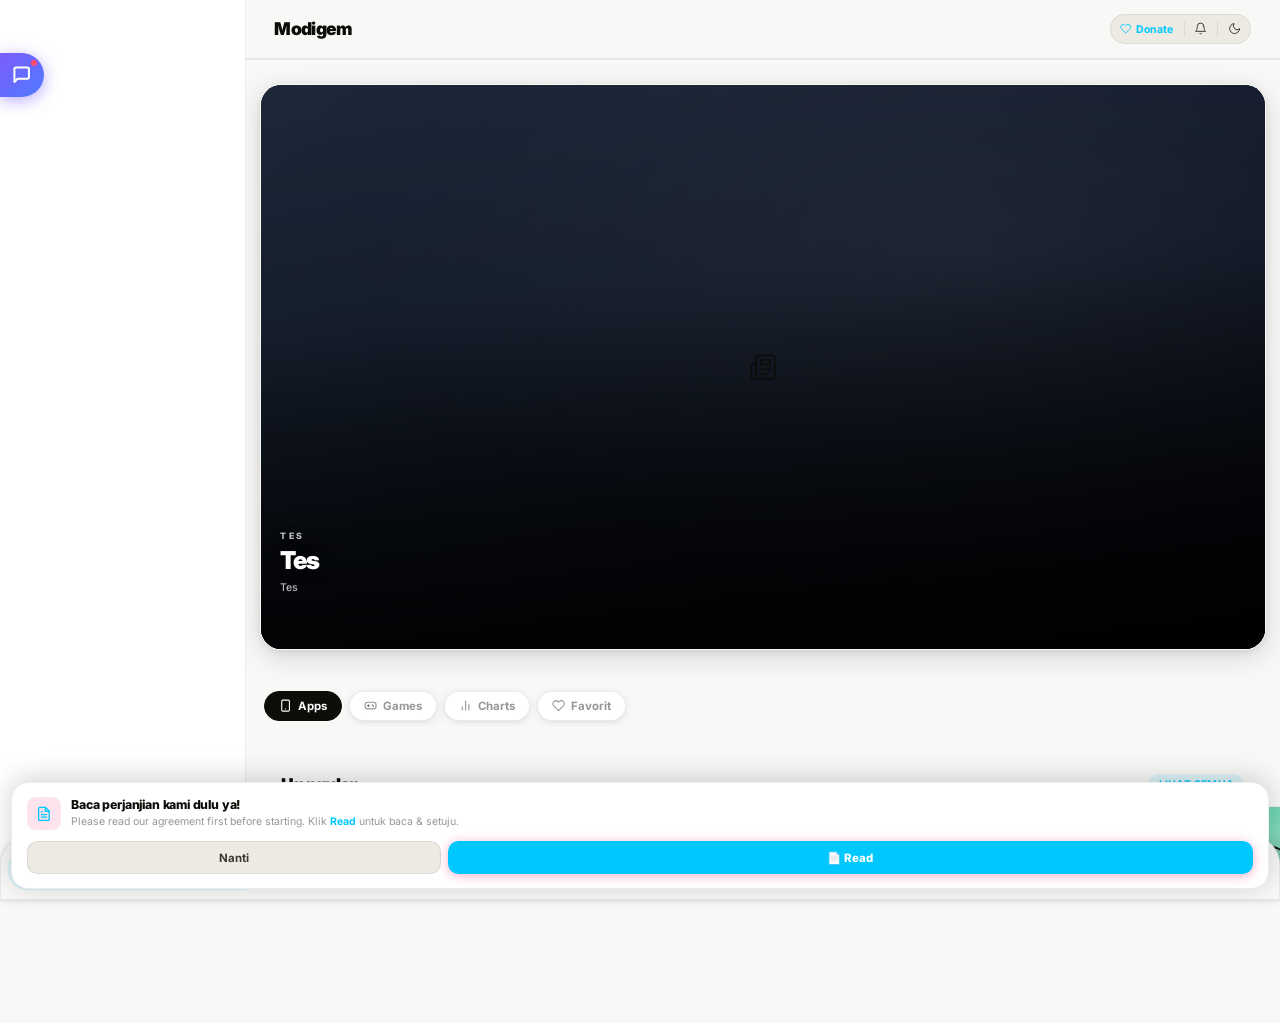
==== commit 25108cd3: "Add files via upload" ====
--- a/index.html
+++ b/index.html
@@ -2,11 +2,52 @@
 <html lang="id">
 <head>
   <meta charset="UTF-8">
-  <meta name="viewport" content="width=device-width, initial-scale=1.0, viewport-fit=cover">
+  <meta name="mobile-web-app-capable" content="yes">
+  <meta name="apple-mobile-web-app-capable" content="yes">
+  <meta name="apple-mobile-web-app-status-bar-style" content="default">
+  <meta name="format-detection" content="telephone=no, email=no, address=no">
+  <meta name="viewport" content="width=device-width, initial-scale=1.0, viewport-fit=cover, interactive-widget=resizes-content, maximum-scale=1.0">
   <meta name="theme-color" content="#F7F5F0" media="(prefers-color-scheme: light)">
-  <meta name="theme-color" content="#0B0A08"  media="(prefers-color-scheme: dark)">
+  <meta name="theme-color" content="#0B0A08" media="(prefers-color-scheme: dark)">
   <title>Modigem — MOD APK Store</title>
-    <link rel="stylesheet" href="style.css">
+  <!-- ⚡ INSTANT THEME: apply dark + accent sebelum CSS load, cegah flash -->
+  <script>
+  (function(){
+    try {
+      var s = JSON.parse(localStorage.getItem('mdg_state')||'{}');
+      var mode = s.themeMode||(s.dark?'dark':'light');
+      var isDark = mode==='dark'||(mode==='auto'&&window.matchMedia('(prefers-color-scheme: dark)').matches);
+      if (isDark) document.documentElement.classList.add('dark-init');
+      var A={
+        rose:  {l:'#E11D74',d:'#FF2D7A',lt:'rgba(225,29,116,0.11)',dt:'rgba(255,45,122,0.15)',lt2:'rgba(225,29,116,0.06)',dt2:'rgba(255,45,122,0.07)'},
+        blue:  {l:'#0066FF',d:'#3B82F6',lt:'rgba(0,102,255,0.10)', dt:'rgba(59,130,246,0.15)', lt2:'rgba(0,102,255,0.05)', dt2:'rgba(59,130,246,0.07)'},
+        gold:  {l:'#D97706',d:'#F59E0B',lt:'rgba(217,119,6,0.11)', dt:'rgba(245,158,11,0.15)', lt2:'rgba(217,119,6,0.06)', dt2:'rgba(245,158,11,0.07)'},
+        milk:  {l:'#6B7280',d:'#F9FAFB',lt:'rgba(107,114,128,0.10)',dt:'rgba(249,250,251,0.13)',lt2:'rgba(107,114,128,0.05)',dt2:'rgba(249,250,251,0.06)'},
+        black: {l:'#111827',d:'#374151',lt:'rgba(17,24,39,0.10)',  dt:'rgba(55,65,81,0.18)',   lt2:'rgba(17,24,39,0.05)', dt2:'rgba(55,65,81,0.09)'},
+        violet:{l:'#7C3AED',d:'#A78BFA',lt:'rgba(124,58,237,0.11)',dt:'rgba(167,139,250,0.15)',lt2:'rgba(124,58,237,0.06)',dt2:'rgba(167,139,250,0.07)'}
+      };
+      var r=document.documentElement.style;
+      if(s.customColor){
+        var h=s.customColor.replace('#','');
+        var rv=parseInt(h.slice(0,2),16),gv=parseInt(h.slice(2,4),16),bv=parseInt(h.slice(4,6),16);
+        r.setProperty('--hi',s.customColor);
+        r.setProperty('--hi-tint','rgba('+rv+','+gv+','+bv+','+(isDark?'0.15':'0.11')+')');
+        r.setProperty('--hi-tint2','rgba('+rv+','+gv+','+bv+','+(isDark?'0.07':'0.06')+')');
+      } else {
+        var ac=A[s.accent||'blue']||A.blue;
+        r.setProperty('--hi',       isDark?ac.d:ac.l);
+        r.setProperty('--hi-tint',  isDark?ac.dt:ac.lt);
+        r.setProperty('--hi-tint2', isDark?ac.dt2:ac.lt2);
+      }
+    }catch(e){}
+  })();
+  </script>
+    <link rel="manifest" href="manifest.json">
+  <meta name="mobile-web-app-capable" content="yes">
+  <link rel="preconnect" href="https://fonts.googleapis.com">
+  <link rel="preconnect" href="https://fonts.gstatic.com" crossorigin>
+  <link rel="stylesheet" href="https://fonts.googleapis.com/css2?family=Inter:wght@400;500;600;700;800;900&family=Nunito:wght@400;500;600;700;800;900&family=Space+Grotesk:wght@400;500;600;700&family=Sora:wght@400;500;600;700;800&family=Noto+Sans+Arabic:wght@400;500;600;700;800&family=Noto+Sans+JP:wght@400;500;700;900&family=Noto+Sans+SC:wght@400;500;700;900&family=Noto+Sans+Devanagari:wght@400;500;600;700;800&display=swap">
+  <link rel="stylesheet" href="style.css">
 
 </head>
 <body>
@@ -15,14 +56,22 @@
   <!-- HOME -->
   <div id="home" class="page active">
     <div class="topbar">
-      <div class="topbar-logo-wrap"><img src="modigem.png.png" onerror="this.style.display='none';this.nextElementSibling.style.display='block'" class="topbar-logo-img" alt="Modigem"><span class="topbar-logo" style="display:none;font-size:20px;font-weight:900;color:var(--text)">Modigem</span></div>
-      <button class="topbar-btn" id="notif-btn" onclick="goTo('notif')" style="position:relative">
-        <svg viewBox="0 0 24 24" fill="none"><path d="M18 8A6 6 0 0 0 6 8c0 7-3 9-3 9h18s-3-2-3-9" stroke-linecap="round" stroke-linejoin="round"/><path d="M13.73 21a2 2 0 0 1-3.46 0" stroke-linecap="round" stroke-linejoin="round"/></svg>
-        <span class="notif-dot" id="notif-dot" style="display:none"></span>
-      </button>
-      <button class="topbar-btn" id="dark-toggle" onclick="toggleDark()">
-        <svg viewBox="0 0 24 24" fill="none"><path d="M21 12.79A9 9 0 1 1 11.21 3 7 7 0 0 0 21 12.79z" stroke-linecap="round" stroke-linejoin="round"/></svg>
-      </button>
+      <div class="topbar-logo-wrap"><img src="https://github.com/modigem/Modigem/releases/download/Modigem/modigem.png" onerror="this.style.display='none';this.nextElementSibling.style.display='block'" class="topbar-logo-img" alt="Modigem"><span class="topbar-logo" style="display:none;font-size:20px;font-weight:900;color:var(--text)">Modigem</span></div>
+      <div class="topbar-pill">
+        <button class="topbar-pill-btn topbar-pill-donate" onclick="goTo('donate')">
+          <svg viewBox="0 0 24 24" fill="none" stroke="currentColor" stroke-width="1.8" stroke-linecap="round" stroke-linejoin="round" width="13" height="13"><path d="M20.84 4.61a5.5 5.5 0 0 0-7.78 0L12 5.67l-1.06-1.06a5.5 5.5 0 0 0-7.78 7.78l1.06 1.06L12 21.23l7.78-7.78 1.06-1.06a5.5 5.5 0 0 0 0-7.78z"/></svg>
+          <span>Donate</span>
+        </button>
+        <div class="topbar-pill-sep"></div>
+        <button class="topbar-pill-btn" id="notif-btn" onclick="goTo('notif')" style="position:relative">
+          <svg viewBox="0 0 24 24" fill="none" stroke="currentColor" stroke-width="1.8" stroke-linecap="round" stroke-linejoin="round" width="15" height="15"><path d="M18 8A6 6 0 0 0 6 8c0 7-3 9-3 9h18s-3-2-3-9"/><path d="M13.73 21a2 2 0 0 1-3.46 0"/></svg>
+          <span class="notif-dot" id="notif-dot" style="display:none"></span>
+        </button>
+        <div class="topbar-pill-sep"></div>
+        <button class="topbar-pill-btn" id="dark-toggle" onclick="toggleDark()">
+          <svg viewBox="0 0 24 24" fill="none" stroke="currentColor" stroke-width="1.8" stroke-linecap="round" stroke-linejoin="round" width="15" height="15"><path d="M21 12.79A9 9 0 1 1 11.21 3 7 7 0 0 0 21 12.79z"/></svg>
+        </button>
+      </div>
     </div>
 
     <div class="hero-section" id="today-wrap"></div>
@@ -70,6 +119,7 @@
         <div class="section-title">Top Hari Ini</div>
         <div class="section-more" onclick="goTo('explore')">Semua</div>
       </div>
+      <div id="rv-section" style="display:none;padding-bottom:8px"></div>
       <div class="app-list" id="home-list"></div>
     </div>
   </div>
@@ -78,7 +128,7 @@
   <div id="explore" class="page">
     <div class="topbar">
       <div class="topbar-page-title">Explore</div>
-      <button class="sort-btn" onclick="openSort()">⇅</button>
+      <button id="explore-sort-btn" class="sort-btn" onclick="openSort(this)">⇅</button>
     </div>
     <div class="explore-toggle-wrap">
       <div class="explore-toggle" id="explore-toggle">
@@ -95,7 +145,7 @@
   <div id="charts" class="page">
     <div class="topbar">
       <div class="topbar-page-title" style="flex:1">Charts</div>
-      <button onclick="openSort()" style="width:36px;height:36px;border-radius:10px;background:var(--bg3);border:1px solid var(--border);display:flex;align-items:center;justify-content:center;cursor:pointer;-webkit-tap-highlight-color:transparent;flex-shrink:0" title="Urutkan">
+      <button id="charts-sort-btn" onclick="openSort(this)" style="width:36px;height:36px;border-radius:10px;background:var(--bg3);border:1px solid var(--border);display:flex;align-items:center;justify-content:center;cursor:pointer;-webkit-tap-highlight-color:transparent;flex-shrink:0" title="Urutkan">
         <svg viewBox="0 0 24 24" fill="none" stroke="var(--text)" stroke-width="2" stroke-linecap="round" stroke-linejoin="round" width="18" height="18">
           <circle cx="12" cy="12" r="1"/><circle cx="12" cy="5" r="1"/><circle cx="12" cy="19" r="1"/>
         </svg>
@@ -119,14 +169,101 @@
     <div id="akun-content"></div>
   </div>
 
+  <!-- SETTINGS -->
+  <div id="settings" class="page">
+    <div class="topbar">
+      <button class="back-btn" onclick="goBack()">‹</button>
+      <div class="topbar-page-title">Pengaturan</div>
+    </div>
+    <div id="settings-content"></div>
+  </div>
+
+  <!-- FITUR LAINNYA -->
+  <div id="fitur-lainnya" class="page">
+    <div class="topbar">
+      <button class="back-btn" onclick="goBack()">‹</button>
+      <div class="topbar-page-title">Fitur Lainnya</div>
+    </div>
+    <div id="fitur-lainnya-content"></div>
+  </div>
+
+  <!-- QNA PAGE -->
+  <div id="qna-page" class="page" style="display:flex;flex-direction:column;">
+    <div class="topbar" style="flex-shrink:0;">
+      <button class="back-btn" onclick="goBack()"><svg viewBox="0 0 24 24" fill="none" stroke="currentColor" stroke-width="2.2" stroke-linecap="round" stroke-linejoin="round" width="18" height="18"><polyline points="15 18 9 12 15 6"/></svg></button>
+      <div class="topbar-page-title">MoDiGEM Q&amp;A</div>
+    </div>
+    <div id="qna-page-body" style="flex:1;overflow-y:auto;display:flex;flex-direction:column;">
+      <div id="qnap-view-list" style="display:flex;flex-direction:column;">
+        <div style="padding:14px 16px 0;">
+          <button id="qnap-contact-btn" onclick="window._qnapGoContact && window._qnapGoContact()" style="width:100%;padding:13px 16px;border-radius:14px;background:linear-gradient(135deg,#7C5CFC,#4f7cff);border:none;cursor:pointer;color:#fff;font-size:14px;font-weight:700;display:flex;align-items:center;justify-content:center;gap:8px;-webkit-tap-highlight-color:transparent;">
+            <svg viewBox="0 0 24 24" fill="none" stroke="currentColor" stroke-width="2" stroke-linecap="round" stroke-linejoin="round" width="16" height="16"><path d="M21 15a2 2 0 0 1-2 2H7l-4 4V5a2 2 0 0 1 2-2h14a2 2 0 0 1 2 2z"/></svg>
+            Hubungi Admin
+          </button>
+        </div>
+        <div id="qnap-items-list" style="padding:12px 16px;display:flex;flex-direction:column;gap:8px;"></div>
+        <div id="qnap-list-loading" style="text-align:center;padding:50px 16px;color:var(--subtext);">
+          <div class="qna-spinner" style="width:26px;height:26px;border-width:3px;margin:0 auto 12px;"></div>
+          <div style="font-size:13px;">Memuat pertanyaan...</div>
+        </div>
+        <div id="qnap-list-empty" style="display:none;text-align:center;padding:60px 20px;color:var(--subtext);">
+          <svg viewBox="0 0 24 24" fill="none" stroke="currentColor" stroke-width="1.5" stroke-linecap="round" width="48" height="48" style="opacity:.3;margin-bottom:12px;display:block;margin-left:auto;margin-right:auto;"><circle cx="12" cy="12" r="10"/><path d="M9.09 9a3 3 0 0 1 5.83 1c0 2-3 3-3 3"/><line x1="12" y1="17" x2="12.01" y2="17" stroke-width="3"/></svg>
+          <div style="font-size:14px;font-weight:600;">Belum ada pertanyaan</div>
+        </div>
+      </div>
+      <div id="qnap-view-detail" style="display:none;flex-direction:column;padding:16px;gap:12px;">
+        <button onclick="window._qnapGoList && window._qnapGoList()" style="display:flex;align-items:center;gap:6px;padding:10px 14px;background:var(--bg3);border:1px solid var(--border);border-radius:12px;cursor:pointer;font-size:13px;font-weight:700;color:var(--text);width:fit-content;-webkit-tap-highlight-color:transparent;flex-shrink:0;">
+          <svg viewBox="0 0 24 24" fill="none" stroke="currentColor" stroke-width="2.5" stroke-linecap="round" width="14" height="14"><polyline points="15 18 9 12 15 6"/></svg>
+          Kembali
+        </button>
+        <div id="qnap-detail-question" style="font-size:16px;font-weight:700;color:var(--text);line-height:1.5;padding:16px;background:var(--card);border:1px solid var(--border);border-radius:16px;"></div>
+        <div id="qnap-detail-answer" style="font-size:14px;color:var(--text2);line-height:1.7;padding:16px;background:var(--bg3);border-radius:16px;white-space:pre-wrap;"></div>
+      </div>
+      <div id="qnap-view-chat" style="display:none;flex-direction:column;flex:1;min-height:0;">
+        <div style="padding:12px 16px 8px;flex-shrink:0;">
+          <button onclick="window._qnapGoList && window._qnapGoList()" style="display:flex;align-items:center;gap:6px;padding:10px 14px;background:var(--bg3);border:1px solid var(--border);border-radius:12px;cursor:pointer;font-size:13px;font-weight:700;color:var(--text);-webkit-tap-highlight-color:transparent;">
+            <svg viewBox="0 0 24 24" fill="none" stroke="currentColor" stroke-width="2.5" stroke-linecap="round" width="14" height="14"><polyline points="15 18 9 12 15 6"/></svg>
+            Kembali
+          </button>
+        </div>
+        <div id="qnap-chat-name-wrap" style="padding:0 16px 8px;flex-shrink:0;">
+          <input id="qnap-chat-name-input" type="text" placeholder="Nama / username kamu..." maxlength="40" style="width:100%;padding:10px 14px;border-radius:12px;border:1.5px solid var(--border);background:var(--card);color:var(--text);font-size:14px;outline:none;box-sizing:border-box;font-family:inherit;"/>
+        </div>
+        <div id="qnap-chat-msgs" style="flex:1;overflow-y:auto;padding:8px 16px;display:flex;flex-direction:column;gap:8px;min-height:0;"></div>
+        <div style="padding:10px 16px;display:flex;gap:8px;border-top:1px solid var(--sep);flex-shrink:0;background:var(--bg);">
+          <textarea id="qnap-chat-inp" rows="1" placeholder="Ketik pesan..." style="flex:1;padding:10px 14px;border-radius:12px;border:1.5px solid var(--border);background:var(--card);color:var(--text);font-size:14px;outline:none;resize:none;font-family:inherit;line-height:1.4;max-height:80px;overflow-y:auto;box-sizing:border-box;"></textarea>
+          <button onclick="window._qnapSend && window._qnapSend()" style="width:42px;height:42px;border-radius:12px;background:linear-gradient(135deg,#7C5CFC,#4f7cff);border:none;cursor:pointer;display:flex;align-items:center;justify-content:center;flex-shrink:0;align-self:flex-end;">
+            <svg viewBox="0 0 24 24" fill="none" stroke="#fff" stroke-width="2.5" stroke-linecap="round" width="16" height="16"><path d="M22 2L11 13"/><path d="M22 2l-7 20-4-9-9-4 20-7z"/></svg>
+          </button>
+        </div>
+      </div>
+    </div>
+  </div>
+
   <!-- DETAIL -->
+  <div id="detail-info" class="page"></div>
+
   <div id="detail" class="page"></div>
+
+  <!-- DONATE -->
+  <div id="donate" class="page">
+    <div class="topbar">
+      <button class="back-btn" onclick="goBack()">‹</button>
+      <div class="topbar-page-title">Donate</div>
+    </div>
+    <div id="donate-content"></div>
+  </div>
 
   <!-- NOTIF -->
   <div id="notif" class="page">
     <div class="topbar">
       <button class="back-btn" onclick="goBack()">‹</button>
-      <div class="topbar-page-title">Notifikasi</div>
+      <div class="topbar-page-title" id="notif-page-title">Notifikasi</div>
+      <div style="margin-left:auto;display:flex;gap:8px;">
+        <button id="notif-select-all-btn" onclick="notifSelectAll()" style="display:none;padding:6px 12px;border-radius:20px;background:var(--bg3);border:1px solid var(--border);font-size:12px;font-weight:700;color:var(--text2);cursor:pointer;">Semua</button>
+        <button id="notif-delete-btn" onclick="notifDeleteSelected()" style="display:none;padding:6px 12px;border-radius:20px;background:rgba(239,68,68,0.12);border:1px solid rgba(239,68,68,0.25);font-size:12px;font-weight:700;color:#ef4444;cursor:pointer;">Hapus</button>
+        <button id="notif-edit-btn" onclick="notifToggleEdit()" style="padding:6px 14px;border-radius:20px;background:var(--bg3);border:1px solid var(--border);font-size:13px;font-weight:700;color:var(--text2);cursor:pointer;">Edit</button>
+      </div>
     </div>
     <div id="notif-content"></div>
   </div>
@@ -138,6 +275,34 @@
       <div class="topbar-page-title">Favorit</div>
     </div>
     <div id="favs-content"></div>
+  </div>
+
+  <!-- RIWAYAT UNDUHAN -->
+  <div id="dl-history" class="page">
+    <div class="topbar">
+      <button class="back-btn" onclick="goBack()"><svg viewBox="0 0 24 24" fill="none" stroke="currentColor" stroke-width="2.2" stroke-linecap="round" stroke-linejoin="round" width="18" height="18"><polyline points="15 18 9 12 15 6"/></svg></button>
+      <div class="topbar-page-title">Riwayat Unduhan</div>
+    </div>
+    <div id="dl-history-content" style="padding-top:12px;padding-bottom:40px;"></div>
+  </div>
+
+
+  <!-- RIWAYAT UNDUHAN -->
+  <div id="dl-history" class="page">
+    <div class="topbar">
+      <button class="back-btn" onclick="goBack()">‹</button>
+      <div class="topbar-page-title">Riwayat Unduhan</div>
+    </div>
+    <div id="dl-history-content"></div>
+  </div>
+
+  <!-- RIWAYAT ULASAN -->
+  <div id="my-reviews" class="page">
+    <div class="topbar">
+      <button class="back-btn" onclick="goBack()">‹</button>
+      <div class="topbar-page-title">Riwayat Ulasan</div>
+    </div>
+    <div id="my-reviews-content"></div>
   </div>
 
   <!-- TENTANG MODIGEM -->
@@ -156,119 +321,89 @@
 
       <button class="nav-btn active" id="nav-home" onclick="goTo('home')">
         <span class="nav-icon"><svg viewBox="0 0 24 24" fill="none" stroke-linecap="round" stroke-linejoin="round"><path d="M3 9l9-7 9 7v11a2 2 0 0 1-2 2H5a2 2 0 0 1-2-2z"/><polyline points="9 22 9 12 15 12 15 22"/></svg></span>
-        <span class="nav-lbl">Home</span>
+        <span class="nav-lbl" id="nav-home-lbl">Home</span>
       </button>
 
-      <button class="nav-btn" id="nav-search" onclick="openSearchOverlay()">
+      <button class="nav-btn" id="nav-search" onclick="goTo('search')">
         <span class="nav-icon"><svg viewBox="0 0 24 24" fill="none" stroke-linecap="round" stroke-linejoin="round"><circle cx="11" cy="11" r="8"/><line x1="21" y1="21" x2="16.65" y2="16.65"/></svg></span>
         <span class="nav-lbl">Cari</span>
       </button>
 
       <button class="nav-btn" id="nav-explore" onclick="goTo('explore')">
         <span class="nav-icon"><svg viewBox="0 0 24 24" fill="none" stroke-linecap="round" stroke-linejoin="round"><circle cx="12" cy="12" r="10"/><polygon points="16.24 7.76 14.12 14.12 7.76 16.24 9.88 9.88 16.24 7.76"/></svg></span>
-        <span class="nav-lbl">Explore</span>
+        <span class="nav-lbl" id="nav-explore-lbl">Explore</span>
       </button>
 
       <button class="nav-btn" id="nav-charts" onclick="goTo('charts')">
         <span class="nav-icon"><svg viewBox="0 0 24 24" fill="none" stroke-linecap="round"><line x1="18" y1="20" x2="18" y2="10"/><line x1="12" y1="20" x2="12" y2="4"/><line x1="6" y1="20" x2="6" y2="14"/></svg></span>
-        <span class="nav-lbl">Charts</span>
+        <span class="nav-lbl" id="nav-charts-lbl">Charts</span>
       </button>
 
       <button class="nav-btn" id="nav-akun" onclick="goTo('akun')">
         <span class="nav-icon"><svg viewBox="0 0 24 24" fill="none" stroke-linecap="round" stroke-linejoin="round"><path d="M20 21v-2a4 4 0 0 0-4-4H8a4 4 0 0 0-4 4v2"/><circle cx="12" cy="7" r="4"/></svg></span>
-        <span class="nav-lbl">Akun</span>
+        <span class="nav-lbl" id="nav-akun-lbl">Akun</span>
       </button>
     </div>
   </div>
 
-  <!-- SEARCH OVERLAY -->
-  <div class="sheet-overlay" id="search-overlay" onclick="if(event.target===this)closeSearchOverlay()">
-    <div class="sheet-box" id="search-sheet-box" style="border-radius:var(--r-2xl) var(--r-2xl) 0 0;max-height:92dvh;overflow-y:auto;padding:10px 24px calc(24px + env(safe-area-inset-bottom,0px))">
-      <div class="sheet-handle"></div>
-
-      <!-- Search bar -->
-      <div class="search-wrap" style="margin:0 0 24px">
-        <div class="search-bar" style="padding:13px 16px;border-radius:var(--r-xl)">
-          <span class="search-icon"><svg viewBox="0 0 24 24" fill="none" stroke-linecap="round" stroke-linejoin="round"><circle cx="11" cy="11" r="8"/><line x1="21" y1="21" x2="16.65" y2="16.65"/></svg></span>
-          <input class="search-input" id="search-input" type="search" placeholder="Cari app atau game…" autocomplete="off" style="font-size:16px">
-          <button class="search-clear" id="search-clear">✕</button>
-        </div>
-        <div class="sug-box" id="search-sug" style="position:relative;top:0;margin-top:8px;border-radius:var(--r-lg)"></div>
-      </div>
+  <!-- HALAMAN SEARCH -->
+  <div id="search" class="page">
+    <div class="topbar">
+      <div class="topbar-page-title">Search</div>
+    </div>
+    
+    <!-- Search controls di bawah topbar -->
+    <div style="padding:12px 16px 0;display:flex;align-items:center;gap:10px;">
+      <button id="smart-search-toggle" onclick="toggleSmartSearch()" style="flex-shrink:0;display:flex;align-items:center;gap:5px;padding:7px 11px;border-radius:999px;border:1.5px solid var(--border);background:var(--bg3);font-size:11px;font-weight:800;color:var(--subtext);cursor:pointer;-webkit-tap-highlight-color:transparent;transition:all 0.18s;letter-spacing:0.2px;white-space:nowrap;">
+        <svg id="smart-toggle-ico" viewBox="0 0 24 24" fill="none" stroke="currentColor" stroke-width="2.5" stroke-linecap="round" stroke-linejoin="round" width="13" height="13"><circle cx="11" cy="11" r="8"/><path d="M21 21l-4.35-4.35"/><path d="M11 8v3l2 2"/></svg>
+        <span id="smart-toggle-lbl">Smart</span>
+        <span id="smart-toggle-check" style="font-size:12px">✓</span>
+      </button>
+      <div class="search-bar" style="flex:1;min-width:0;padding:10px 14px;border-radius:var(--r-xl);">
+        <span class="search-icon"><svg viewBox="0 0 24 24" fill="none" stroke-linecap="round" stroke-linejoin="round"><circle cx="11" cy="11" r="8"/><line x1="21" y1="21" x2="16.65" y2="16.65"/></svg></span>
+        <input class="search-input" id="search-input" type="search" placeholder="Cari app atau game…" autocomplete="off" style="font-size:16px">
+        <button class="search-clear" id="search-clear">✕</button>
+      </div>
+      <button id="search-sort-btn" onclick="openSort(this)" style="width:36px;height:36px;border-radius:10px;background:var(--bg3);border:1px solid var(--border);display:flex;align-items:center;justify-content:center;cursor:pointer;-webkit-tap-highlight-color:transparent;flex-shrink:0;" title="Urutkan">
+        <svg viewBox="0 0 24 24" fill="none" stroke="var(--text)" stroke-width="2" stroke-linecap="round" stroke-linejoin="round" width="18" height="18">
+          <circle cx="12" cy="12" r="1"/><circle cx="12" cy="5" r="1"/><circle cx="12" cy="19" r="1"/>
+        </svg>
+      </button>
+    </div>
+    
+    <div style="padding:0 20px 12px;">
+      <div class="sug-box" id="search-sug" style="position:relative;top:0;margin-top:0;border-radius:var(--r-lg)"></div>
+    </div>
 
       <!-- Recent searches -->
-      <div id="search-recent" style="display:none;margin-bottom:28px">
+      <div id="search-recent" style="display:none;margin-bottom:28px;padding:0 20px">
         <div style="display:flex;align-items:center;justify-content:space-between;margin-bottom:12px">
           <div class="srch-sec-title">Pencarian Terakhir</div>
-          <button onclick="clearAllRecent()" style="font-size:12px;font-weight:700;color:var(--hi);background:none;border:none;cursor:pointer;padding:4px 0;letter-spacing:-0.2px">Hapus Semua</button>
+          <button onclick="clearAllRecent()" style="font-size:12px;font-weight:700;color:var(--hi);background:none;border:none;cursor:pointer;padding:4px 0">Hapus</button>
         </div>
         <div id="recent-list"></div>
       </div>
 
       <!-- Trending -->
-      <div id="search-trending" style="margin-bottom:28px">
-        <div class="srch-sec-title" style="margin-bottom:14px">🔥 Trending Sekarang</div>
-        <div class="srch-trend-list">
-          <div class="srch-trend-row" onclick="searchAndOpen('Spotify');addRecentSearch('Spotify')">
-            <span class="srch-rank gold">1</span>
-            <span class="srch-trend-ico">🎵</span>
-            <div class="srch-trend-info"><div class="srch-trend-name">Spotify</div><div class="srch-trend-sub">Music · App</div></div>
-            <svg width="14" height="14" viewBox="0 0 24 24" fill="none" stroke="var(--subtext2,var(--subtext))" stroke-width="2.2" stroke-linecap="round"><polyline points="9 18 15 12 9 6"/></svg>
-          </div>
-          <div class="srch-trend-row" onclick="searchAndOpen('PUBG Mobile');addRecentSearch('PUBG Mobile')">
-            <span class="srch-rank silver">2</span>
-            <span class="srch-trend-ico">🎯</span>
-            <div class="srch-trend-info"><div class="srch-trend-name">PUBG Mobile</div><div class="srch-trend-sub">Battle Royale · Game</div></div>
-            <svg width="14" height="14" viewBox="0 0 24 24" fill="none" stroke="var(--subtext2,var(--subtext))" stroke-width="2.2" stroke-linecap="round"><polyline points="9 18 15 12 9 6"/></svg>
-          </div>
-          <div class="srch-trend-row" onclick="searchAndOpen('CapCut');addRecentSearch('CapCut')">
-            <span class="srch-rank bronze">3</span>
-            <span class="srch-trend-ico">✂️</span>
-            <div class="srch-trend-info"><div class="srch-trend-name">CapCut Pro</div><div class="srch-trend-sub">Video · App</div></div>
-            <svg width="14" height="14" viewBox="0 0 24 24" fill="none" stroke="var(--subtext2,var(--subtext))" stroke-width="2.2" stroke-linecap="round"><polyline points="9 18 15 12 9 6"/></svg>
-          </div>
-          <div class="srch-trend-row" onclick="searchAndOpen('Free Fire');addRecentSearch('Free Fire')">
-            <span class="srch-rank">4</span>
-            <span class="srch-trend-ico">🔥</span>
-            <div class="srch-trend-info"><div class="srch-trend-name">Free Fire MAX</div><div class="srch-trend-sub">Battle Royale · Game</div></div>
-            <svg width="14" height="14" viewBox="0 0 24 24" fill="none" stroke="var(--subtext2,var(--subtext))" stroke-width="2.2" stroke-linecap="round"><polyline points="9 18 15 12 9 6"/></svg>
-          </div>
-          <div class="srch-trend-row last" onclick="searchAndOpen('YouTube Vanced');addRecentSearch('YouTube Vanced')">
-            <span class="srch-rank">5</span>
-            <span class="srch-trend-ico">▶️</span>
-            <div class="srch-trend-info"><div class="srch-trend-name">YouTube Vanced</div><div class="srch-trend-sub">Video · App</div></div>
-            <svg width="14" height="14" viewBox="0 0 24 24" fill="none" stroke="var(--subtext2,var(--subtext))" stroke-width="2.2" stroke-linecap="round"><polyline points="9 18 15 12 9 6"/></svg>
-          </div>
-        </div>
+      <div id="search-trending" style="margin-bottom:28px;padding:0 20px">
+        <div class="srch-sec-title" style="margin-bottom:14px;display:flex;align-items:center;gap:6px;">
+          <svg viewBox="0 0 24 24" fill="none" stroke="currentColor" stroke-width="2" stroke-linecap="round" stroke-linejoin="round" width="16" height="16"><polyline points="23 6 13.5 15.5 8.5 10.5 1 18"/><polyline points="17 6 23 6 23 12"/></svg>
+          Trending Sekarang
+        </div>
+        <div class="srch-trend-list" id="search-trend-list"></div>
       </div>
 
       <!-- Browse by category -->
-      <div style="padding-bottom:8px">
-        <div class="srch-sec-title" style="margin-bottom:14px">🗂 Jelajahi Kategori</div>
-        <div style="display:grid;grid-template-columns:1fr 1fr;gap:12px">
-          <div class="srch-cat-card" onclick="closeSearchOverlay();goTo('explore')" style="--cc:#FF6B35">
-            <span class="srch-cat-ico">🛠️</span><span class="srch-cat-lbl">Tools</span>
-          </div>
-          <div class="srch-cat-card" onclick="closeSearchOverlay();goTo('explore')" style="--cc:#6C5CE7">
-            <span class="srch-cat-ico">🎬</span><span class="srch-cat-lbl">Video</span>
-          </div>
-          <div class="srch-cat-card" onclick="closeSearchOverlay();goTo('explore')" style="--cc:#1DB954">
-            <span class="srch-cat-ico">🎵</span><span class="srch-cat-lbl">Music</span>
-          </div>
-          <div class="srch-cat-card" onclick="closeSearchOverlay();goTo('explore')" style="--cc:#A855F7">
-            <span class="srch-cat-ico">📸</span><span class="srch-cat-lbl">Photo</span>
-          </div>
-          <div class="srch-cat-card" onclick="closeSearchOverlay();goTo('explore')" style="--cc:#EF4444">
-            <span class="srch-cat-ico">🎯</span><span class="srch-cat-lbl">Battle Royale</span>
-          </div>
-          <div class="srch-cat-card" onclick="closeSearchOverlay();goTo('explore')" style="--cc:#4B5563">
-            <span class="srch-cat-ico">🔫</span><span class="srch-cat-lbl">FPS</span>
-          </div>
-        </div>
-      </div>
-
-    </div>
-  </div>
+      <div style="padding:0 20px;padding-bottom:calc(env(safe-area-inset-bottom,0px) + 90px)">
+        <div class="srch-sec-title" style="margin-bottom:14px;display:flex;align-items:center;gap:6px;">
+          <svg viewBox="0 0 24 24" fill="none" stroke="currentColor" stroke-width="2" stroke-linecap="round" stroke-linejoin="round" width="16" height="16"><rect x="3" y="3" width="7" height="7"/><rect x="14" y="3" width="7" height="7"/><rect x="14" y="14" width="7" height="7"/><rect x="3" y="14" width="7" height="7"/></svg>
+          Jelajahi Kategori
+        </div>
+        <div style="display:grid;grid-template-columns:1fr 1fr;gap:12px" id="search-cat-grid"></div>
+      </div>
+
+  </div>
+
 
   <!-- DOWNLOAD SHEET -->
   <div class="sheet-overlay" id="dl-sheet-overlay" onclick="if(event.target===this)closeSheet('dl-sheet-overlay')">
@@ -303,8 +438,19 @@
   <div class="sheet-overlay" id="cfg-font-sheet" onclick="if(event.target===this)closeSheet('cfg-font-sheet')">
     <div class="sheet-box" id="cfg-font-box" style="padding-bottom:calc(env(safe-area-inset-bottom,0px)+36px)"><div class="sheet-handle"></div></div>
   </div>
+
+  <div class="sheet-overlay" id="cfg-fontfam-sheet" onclick="if(event.target===this)closeSheet('cfg-fontfam-sheet')">
+    <div class="sheet-box" id="cfg-fontfam-box" style="padding-bottom:calc(env(safe-area-inset-bottom,0px)+36px)"><div class="sheet-handle"></div></div>
+  </div>
+
+  <div class="sheet-overlay" id="cfg-lang-sheet" onclick="if(event.target===this)closeSheet('cfg-lang-sheet')">
+    <div class="sheet-box" id="cfg-lang-box" style="padding-bottom:calc(env(safe-area-inset-bottom,0px)+36px)"><div class="sheet-handle"></div></div>
+  </div>
   <div class="sheet-overlay" id="cfg-haptic-sheet" onclick="if(event.target===this)closeSheet('cfg-haptic-sheet')">
     <div class="sheet-box" id="cfg-haptic-box" style="padding-bottom:calc(env(safe-area-inset-bottom,0px)+36px)"><div class="sheet-handle"></div></div>
+  </div>
+  <div class="sheet-overlay" id="cfg-kartu-sheet" onclick="if(event.target===this)closeSheet('cfg-kartu-sheet')">
+    <div class="sheet-box" id="cfg-kartu-box" style="padding-bottom:calc(env(safe-area-inset-bottom,0px)+36px)"></div>
   </div>
   <div class="sheet-overlay" id="cfg-anim-sheet" onclick="if(event.target===this)closeSheet('cfg-anim-sheet')">
     <div class="sheet-box" id="cfg-anim-box" style="padding-bottom:calc(env(safe-area-inset-bottom,0px)+36px)"><div class="sheet-handle"></div></div>
@@ -320,6 +466,17 @@
     <div class="sheet-box" id="dms-box"></div>
   </div>
 
+
+  <!-- HOME LAYOUT SHEET -->
+  <div class="sheet-overlay" id="cfg-home-sheet" onclick="if(event.target===this)closeSheet('cfg-home-sheet')">
+    <div class="sheet-box" id="cfg-home-box" style="padding-bottom:calc(env(safe-area-inset-bottom,0px)+36px)"><div class="sheet-handle"></div></div>
+  </div>
+  <div class="sheet-overlay" id="cfg-akun-sheet" onclick="if(event.target===this)closeSheet('cfg-akun-sheet')">
+    <div class="sheet-box" id="cfg-akun-box" style="padding-bottom:calc(env(safe-area-inset-bottom,0px)+36px)"><div class="sheet-handle"></div></div>
+  </div>
+  <div class="sheet-overlay" id="cfg-search-sheet" onclick="if(event.target===this)closeSheet('cfg-search-sheet')">
+    <div class="sheet-box" id="cfg-search-box" style="padding-bottom:calc(env(safe-area-inset-bottom,0px)+36px)"><div class="sheet-handle"></div></div>
+  </div>
   <div class="sheet-overlay" id="cfg-topbar-sheet" onclick="if(event.target===this)closeSheet('cfg-topbar-sheet')">
     <div class="sheet-box" id="cfg-topbar-box" style="padding-bottom:calc(env(safe-area-inset-bottom,0px)+36px)"><div class="sheet-handle"></div></div>
   </div>
@@ -333,14 +490,15 @@
           <svg viewBox="0 0 24 24" fill="none" stroke="#EF4444" stroke-width="2" stroke-linecap="round" stroke-linejoin="round" width="28" height="28"><path d="M10.29 3.86L1.82 18a2 2 0 0 0 1.71 3h16.94a2 2 0 0 0 1.71-3L13.71 3.86a2 2 0 0 0-3.42 0z"/><line x1="12" y1="9" x2="12" y2="13"/><line x1="12" y1="17" x2="12.01" y2="17"/></svg>
         </div>
         <!-- Text -->
-        <div style="font-size:18px;font-weight:800;color:var(--text);letter-spacing:-0.4px;margin-bottom:8px;line-height:1.3">Mod apps are not guaranteed safe!</div>
-        <div style="font-size:14px;color:var(--subtext);line-height:1.55;margin-bottom:6px">Are you sure you want to download <strong class="dl-warn-app-name" style="color:var(--text)"></strong>?</div>
-        <div style="font-size:12px;color:rgba(239,68,68,0.8);background:rgba(239,68,68,0.08);border:1px solid rgba(239,68,68,0.18);border-radius:10px;padding:10px 12px;margin-top:14px;line-height:1.5">⚠️ Download dari sumber yang tidak dikenal bisa berisiko. Pastikan kamu percaya sumbernya.</div>
+        <div id="dl-warn-title" style="font-size:18px;font-weight:800;color:var(--text);letter-spacing:-0.4px;margin-bottom:8px;line-height:1.3">Mod apps are not guaranteed safe!</div>
+        <div id="dl-warn-desc" style="font-size:14px;color:var(--subtext);line-height:1.55;margin-bottom:6px">Are you sure you want to download <strong class="dl-warn-app-name" style="color:var(--text)"></strong>?</div>
+        <div id="dl-warn-note" style="font-size:12px;color:rgba(239,68,68,0.8);background:rgba(239,68,68,0.08);border:1px solid rgba(239,68,68,0.18);border-radius:10px;padding:10px 12px;margin-top:14px;line-height:1.5">⚠️ Download dari sumber yang tidak dikenal bisa berisiko. Pastikan kamu percaya sumbernya.</div>
+        <div id="dl-note-container" style="margin-top:10px;"></div>
       </div>
       <!-- Buttons -->
       <div style="display:flex;gap:0;border-top:1px solid var(--sep)">
-        <button onclick="closeDlWarn()" style="flex:1;padding:16px;background:transparent;border:none;border-right:1px solid var(--sep);font-size:16px;font-weight:600;color:var(--subtext);cursor:pointer;-webkit-tap-highlight-color:transparent">Tidak</button>
-        <button onclick="confirmDlWarn()" style="flex:1;padding:16px;background:transparent;border:none;font-size:16px;font-weight:800;color:#EF4444;cursor:pointer;-webkit-tap-highlight-color:transparent">Ya, Unduh</button>
+        <button id="dl-warn-btn-no" onclick="closeDlWarn()" style="flex:1;padding:16px;background:transparent;border:none;border-right:1px solid var(--sep);font-size:16px;font-weight:600;color:var(--subtext);cursor:pointer;-webkit-tap-highlight-color:transparent">Tidak</button>
+        <button id="dl-warn-btn-yes" onclick="confirmDlWarn()" style="flex:1;padding:16px;background:transparent;border:none;font-size:16px;font-weight:800;color:#EF4444;cursor:pointer;-webkit-tap-highlight-color:transparent">Ya, Unduh</button>
       </div>
     </div>
   </div>
@@ -404,7 +562,7 @@
   </div>
   <!-- TOOLS SHEET -->
   <div class="sheet-overlay" id="tools-sheet" onclick="if(event.target===this)closeSheet('tools-sheet')">
-    <div class="sheet-box" id="tools-box" style="padding:16px 22px calc(env(safe-area-inset-bottom,0px)+36px)"><div class="sheet-handle"></div></div>
+    <div class="sheet-box" id="tools-box" style="padding:16px 22px calc(env(safe-area-inset-bottom,0px)+36px);overflow-y:auto;max-height:88dvh;"><div class="sheet-handle"></div></div>
   </div>
   <!-- CALCULATOR SHEET -->
   <div class="sheet-overlay" id="calc-sheet" onclick="if(event.target===this)closeSheet('calc-sheet')">
@@ -425,13 +583,13 @@
         <div style="width:60px;height:60px;border-radius:18px;background:rgba(239,68,68,0.12);border:1.5px solid rgba(239,68,68,0.25);display:flex;align-items:center;justify-content:center;margin-bottom:18px">
           <svg viewBox="0 0 24 24" fill="none" stroke="#EF4444" stroke-width="2" stroke-linecap="round" stroke-linejoin="round" width="28" height="28"><polyline points="3 6 5 6 21 6"/><path d="M19 6l-1 14a2 2 0 0 1-2 2H8a2 2 0 0 1-2-2L5 6"/><path d="M10 11v6"/><path d="M14 11v6"/><path d="M9 6V4h6v2"/></svg>
         </div>
-        <div style="font-size:18px;font-weight:800;color:var(--text);letter-spacing:-0.4px;margin-bottom:8px">Hapus Semua Data?</div>
-        <div style="font-size:14px;color:var(--subtext);line-height:1.6">Semua pengaturan, favorit, riwayat unduhan, dan ulasan akan <strong style="color:var(--text)">dihapus permanen</strong>.</div>
-        <div style="font-size:12px;color:rgba(239,68,68,0.9);background:rgba(239,68,68,0.08);border:1px solid rgba(239,68,68,0.18);border-radius:10px;padding:10px 12px;margin-top:12px;line-height:1.5">⚠️ Tindakan ini tidak bisa dibatalkan.</div>
+        <div id="clear-data-title" style="font-size:18px;font-weight:800;color:var(--text);letter-spacing:-0.4px;margin-bottom:8px">Hapus Semua Data?</div>
+        <div id="clear-data-desc" style="font-size:14px;color:var(--subtext);line-height:1.6">Semua pengaturan, favorit, riwayat unduhan, dan ulasan akan <strong id="clear-data-bold" style="color:var(--text)">dihapus permanen</strong>.</div>
+        <div id="clear-data-warn" style="font-size:12px;color:rgba(239,68,68,0.9);background:rgba(239,68,68,0.08);border:1px solid rgba(239,68,68,0.18);border-radius:10px;padding:10px 12px;margin-top:12px;line-height:1.5">⚠️ Tindakan ini tidak bisa dibatalkan.</div>
       </div>
       <div style="display:flex;border-top:1px solid var(--sep)">
-        <button onclick="closeClearDataModal()" style="flex:1;padding:16px;background:transparent;border:none;border-right:1px solid var(--sep);font-size:16px;font-weight:600;color:var(--subtext);cursor:pointer;-webkit-tap-highlight-color:transparent">Batal</button>
-        <button onclick="executeClearData()" style="flex:1;padding:16px;background:transparent;border:none;font-size:16px;font-weight:800;color:#EF4444;cursor:pointer;-webkit-tap-highlight-color:transparent">Hapus</button>
+        <button id="clear-data-btn-cancel" onclick="closeClearDataModal()" style="flex:1;padding:16px;background:transparent;border:none;border-right:1px solid var(--sep);font-size:16px;font-weight:600;color:var(--subtext);cursor:pointer;-webkit-tap-highlight-color:transparent">Batal</button>
+        <button id="clear-data-btn-confirm" onclick="executeClearData()" style="flex:1;padding:16px;background:transparent;border:none;font-size:16px;font-weight:800;color:#EF4444;cursor:pointer;-webkit-tap-highlight-color:transparent">Hapus</button>
       </div>
     </div>
   </div>
@@ -444,7 +602,7 @@
       <div id="minigem-home">
         <div style="padding:14px 20px 6px;flex-shrink:0">
           <div style="font-size:22px;font-weight:900;letter-spacing:-0.6px;color:var(--text)">Minigem</div>
-          <div style="font-size:13px;color:var(--subtext);margin-top:2px">Santai sebentar ☕</div>
+          <div style="font-size:13px;color:var(--subtext);margin-top:2px" id="mg-tagline">Santai sebentar ☕</div>
         </div>
         <div class="mg-list">
           <div class="mg-game-card" onclick="startGame('dino')">
@@ -453,7 +611,7 @@
             </div>
             <div class="mg-game-info">
               <div class="mg-game-name">Dino Run</div>
-              <div class="mg-game-desc">Lompati rintangan, raih skor tertinggi</div>
+              <div class="mg-game-desc" id="mg-desc-dino">Lompati rintangan, raih skor tertinggi</div>
             </div>
             <div class="mg-hs-block">
               <div class="mg-hs-label">Best</div>
@@ -466,7 +624,7 @@
             </div>
             <div class="mg-game-info">
               <div class="mg-game-name">Tic Tac Toe</div>
-              <div class="mg-game-desc">2 pemain, giliran manual</div>
+              <div class="mg-game-desc" id="mg-desc-ttt">2 pemain, giliran manual</div>
             </div>
             <div class="mg-hs-block">
               <div class="mg-hs-label">Wins</div>
@@ -479,7 +637,7 @@
             </div>
             <div class="mg-game-info">
               <div class="mg-game-name">Tap Blitz</div>
-              <div class="mg-game-desc">Tap lingkaran secepat mungkin — 15 detik</div>
+              <div class="mg-game-desc" id="mg-desc-tap">Tap lingkaran secepat mungkin — 15 detik</div>
             </div>
             <div class="mg-hs-block">
               <div class="mg-hs-label">Best</div>
@@ -494,7 +652,7 @@
             </div>
             <div class="mg-game-info">
               <div class="mg-game-name">Color Match</div>
-              <div class="mg-game-desc">Tap warna teks, bukan arti katanya!</div>
+              <div class="mg-game-desc" id="mg-desc-color">Tap warna teks, bukan arti katanya!</div>
             </div>
             <div class="mg-hs-block">
               <div class="mg-hs-label">Best</div>
@@ -509,7 +667,7 @@
             </div>
             <div class="mg-game-info">
               <div class="mg-game-name">Minesweeper</div>
-              <div class="mg-game-desc">Hindari bom, buka semua kotak aman</div>
+              <div class="mg-game-desc" id="mg-desc-mine">Hindari bom, buka semua kotak aman</div>
             </div>
             <div class="mg-hs-block">
               <div class="mg-hs-label">Wins</div>
@@ -524,7 +682,7 @@
             </div>
             <div class="mg-game-info">
               <div class="mg-game-name">Reflex Test</div>
-              <div class="mg-game-desc">Tap saat hijau — JANGAN tap saat merah!</div>
+              <div class="mg-game-desc" id="mg-desc-reflex">Tap saat hijau — JANGAN tap saat merah!</div>
             </div>
             <div class="mg-hs-block">
               <div class="mg-hs-label">Best</div>
@@ -561,6 +719,26 @@
 
   <!-- CONFETTI CANVAS (global) -->
   <canvas id="confetti-canvas" style="position:fixed;top:0;left:0;width:100%;height:100%;pointer-events:none;z-index:9999;display:none"></canvas>
+
+  <!-- ── AGREEMENT DIALOG ── -->
+  <div id="agree-dialog" style="display:none;position:fixed;bottom:0;left:0;right:0;z-index:9980;padding:0 12px calc(env(safe-area-inset-bottom,0px) + 12px);pointer-events:none;">
+    <div id="agree-dialog-box" style="background:var(--card);border:1px solid var(--border);border-radius:20px;padding:16px 18px;box-shadow:0 -4px 32px rgba(0,0,0,0.18),0 2px 0 rgba(255,255,255,0.06) inset;pointer-events:all;transform:translateY(120%);transition:transform 0.38s cubic-bezier(0.22,1,0.36,1);display:flex;flex-direction:column;gap:12px;">
+      <div style="display:flex;align-items:flex-start;gap:12px;">
+        <div style="width:38px;height:38px;border-radius:10px;background:rgba(225,29,116,0.12);display:flex;align-items:center;justify-content:center;flex-shrink:0;">
+          <svg viewBox="0 0 24 24" fill="none" stroke="var(--hi)" stroke-width="2" stroke-linecap="round" stroke-linejoin="round" width="18" height="18"><path d="M14 2H6a2 2 0 0 0-2 2v16a2 2 0 0 0 2 2h12a2 2 0 0 0 2-2V8z"/><polyline points="14 2 14 8 20 8"/><line x1="16" y1="13" x2="8" y2="13"/><line x1="16" y1="17" x2="8" y2="17"/><polyline points="10 9 9 9 8 9"/></svg>
+        </div>
+        <div style="flex:1;min-width:0;">
+          <div style="font-size:14px;font-weight:800;color:var(--text);letter-spacing:-0.2px;margin-bottom:3px;">Baca perjanjian kami dulu ya!</div>
+          <div style="font-size:12px;color:var(--subtext);line-height:1.5;">Please read our agreement first before starting. Klik <strong style="color:var(--hi)">Read</strong> untuk baca & setuju.</div>
+        </div>
+      </div>
+      <div style="display:flex;gap:8px;">
+        <button id="agree-close-btn" onclick="closeAgreeDialog()" style="flex:1;padding:10px;border-radius:12px;border:1.5px solid var(--border);background:var(--bg3);font-size:13px;font-weight:700;color:var(--text2);cursor:pointer;-webkit-tap-highlight-color:transparent;">Nanti</button>
+        <button id="agree-read-btn" onclick="readAgreement()" style="flex:2;padding:10px;border-radius:12px;border:none;background:var(--hi);font-size:13px;font-weight:800;color:#fff;cursor:pointer;-webkit-tap-highlight-color:transparent;box-shadow:0 2px 12px rgba(225,29,116,0.35);">📄 Read</button>
+      </div>
+    </div>
+  </div>
+
 </body>
 </html>
   <!-- EDIT PROFILE SHEET -->
--- a/style.css
+++ b/style.css
@@ -4,12 +4,23 @@
    App Store × Play Store · Clean · Mature · Precise
    ═══════════════════════════════════════════════════ */
 
-@import url('https://fonts.googleapis.com/css2?family=Inter:wght@400;500;600;700;800;900&family=Plus+Jakarta+Sans:wght@700;800;900&display=swap');
+/* ⚡ INSTANT DARK — applied by inline <head> script sebelum JS load */
+html.dark-init { background:#1C1C1C; }
+html.dark-init body {
+  color:#F2EBD9; background:#1C1C1C;
+  --bg:#1C1C1C; --bg2:#292524; --bg3:#3C3835; --card:#292524;
+  --border:rgba(255,100,160,0.08); --sep:rgba(255,100,160,0.06);
+  --text:#F5F5F5; --text2:rgba(245,245,245,0.82);
+  --subtext:rgba(245,245,245,0.45); --subtext2:rgba(245,245,245,0.26);
+  --glass:rgba(28,25,23,0.97);
+}
+
+@import url('https://fonts.googleapis.com/css2?family=Inter:wght@400;500;600;700;800;900&family=Plus+Jakarta+Sans:wght@700;800;900&family=Nunito:wght@400;700;800;900&family=Space+Grotesk:wght@400;600;700&family=Sora:wght@400;600;700;800&family=Noto+Sans+Arabic:wght@400;700;800&family=Noto+Sans+JP:wght@400;700;900&family=Noto+Sans+SC:wght@400;700;900&family=Noto+Sans+Devanagari:wght@400;700;800&display=swap');
 
 /* ── DESIGN TOKENS ──────────────────────────────── */
 :root {
   /* Light palette — warm off-white, premium feel */
-  --bg:         #F7F5F0;
+  --bg:         #F8F8F7;
   --bg2:        #FFFFFF;
   --bg3:        #EDEAE4;
   --card:       #FFFFFF;
@@ -29,7 +40,7 @@
   --orange:     #EA580C;
   --purple:     #7C3AED;
   --glass:      rgba(247,245,240,0.72);
-  --blur:       blur(28px) saturate(1.6);
+  --blur:       blur(6px) saturate(1.4);
   --sh-xs:  0 1px 2px rgba(0,0,0,0.05);
   --sh-sm:  0 1px 4px rgba(0,0,0,0.08), 0 2px 8px rgba(0,0,0,0.05);
   --sh-md:  0 2px 8px rgba(0,0,0,0.09), 0 4px 16px rgba(0,0,0,0.06);
@@ -38,20 +49,29 @@
   --sh-acc: 0 4px 24px rgba(225,29,116,0.30), 0 1px 8px rgba(225,29,116,0.18);
   --r-xs: 6px; --r-sm: 10px; --r-md: 14px; --r-lg: 18px;
   --r-xl: 22px; --r-2xl: 28px; --r-full: 999px;
+  /* Bentuk Kartu — di-override oleh applyCardRadius() */
+  --r-icon-sm: 11px; --r-icon: 17px; --r-icon-md: 18px;
+  --r-icon-lg: 22px; --r-icon-xl: 26px;
+  --r-icon-8: 8px; --r-icon-10: 10px; --r-icon-12: 12px;
+  --r-icon-14: 14px; --r-icon-15: 15px; --r-icon-16: 16px;
   --nav-h:  82px;
   --safe-b: env(safe-area-inset-bottom, 0px);
   --safe-t: env(safe-area-inset-top, 0px);
-  --spring: cubic-bezier(0.34, 1.56, 0.64, 1);
-  --ease:   cubic-bezier(0.32, 0.72, 0, 1);
+  --spring: cubic-bezier(0.175, 0.885, 0.32, 1.1);
+  --ease:   cubic-bezier(0.25, 0.46, 0.45, 0.94);
   --swift:  cubic-bezier(0.4, 0, 0.2, 1);
-  --font:   'Inter', -apple-system, 'SF Pro Display', sans-serif;
+  --snap:   cubic-bezier(0.22, 1, 0.36, 1);
+  --decel:  cubic-bezier(0.0, 0.0, 0.2, 1);
+  --font:   'Inter', 'Noto Sans Arabic', 'Noto Sans JP', 'Noto Sans SC', 'Noto Sans Devanagari', -apple-system, 'SF Pro Display', sans-serif;
 }
 body.dark {
-  /* Dark luxury — deep obsidian with warm undertone, gold accent */
-  --bg:       #090909;
-  --bg2:      #141414;
-  --bg3:      #1E1E1E;
-  --card:     #141414;
+  /* Dark mode — soft dark, tidak hitam pekat */
+  color: #F2EBD9;
+  background: #1C1C1C;
+  --bg:       #1C1C1C;
+  --bg2:      #292524;
+  --bg3:      #3C3835;
+  --card:     #292524;
   --border:   rgba(255,100,160,0.08);
   --sep:      rgba(255,100,160,0.06);
   --text:     #F5F5F5;
@@ -67,8 +87,8 @@
   --red:      #F87171;
   --orange:   #FB923C;
   --purple:   #A78BFA;
-  --glass:    rgba(9,9,9,0.55);
-  --blur:     blur(28px) saturate(2.0) brightness(0.88);
+  --glass:    rgba(28,25,23,0.97);
+  --blur:     blur(6px) saturate(1.6) brightness(0.92);
   --sh-xs:  0 1px 2px rgba(0,0,0,0.50);
   --sh-sm:  0 1px 4px rgba(0,0,0,0.60), 0 2px 8px rgba(0,0,0,0.40);
   --sh-md:  0 2px 8px rgba(0,0,0,0.70), 0 4px 16px rgba(0,0,0,0.50);
@@ -80,7 +100,7 @@
 /* ── RESET ──────────────────────────────────────── */
 *,*::before,*::after{box-sizing:border-box;margin:0;padding:0;}
 html{-webkit-text-size-adjust:100%;height:100%;}
-body{font-family:var(--font);background:var(--bg);color:var(--text);min-height:100%;overflow-x:hidden;-webkit-font-smoothing:antialiased;transition:background 0.4s var(--swift),color 0.4s var(--swift);}
+body{font-family:var(--font);background:var(--bg);color:var(--text);min-height:100%;overflow-x:hidden;-webkit-font-smoothing:antialiased;}
 button{font-family:var(--font);border:none;background:none;cursor:pointer;-webkit-tap-highlight-color:transparent;}
 input,textarea{font-family:var(--font);border:none;outline:none;background:none;}
 ::-webkit-scrollbar{display:none;}
@@ -88,14 +108,16 @@
 svg{display:block;}
 
 /* ── PAGE SYSTEM ────────────────────────────────── */
-.page{position:fixed;inset:0;overflow-y:auto;overflow-x:hidden;opacity:0;pointer-events:none;transform:translateX(100%);will-change:transform,opacity;padding-bottom:calc(var(--nav-h) + var(--safe-b));transition:transform 0.36s var(--ease),opacity 0.36s var(--ease);}
-.page.active{opacity:1;pointer-events:all;transform:translateX(0);}
-.page.exit-left{transform:translateX(-26%);opacity:0;}
-.page.enter-left{transform:translateX(-100%);}
+.page{position:fixed;inset:0;overflow-y:auto;overflow-x:hidden;opacity:0;pointer-events:none;transform:translate3d(100%,0,0);will-change:transform,opacity;padding-bottom:calc(var(--nav-h) + var(--safe-b));transition:transform 0.28s var(--snap),opacity 0.20s var(--swift);background:var(--bg);}
+.page.active{opacity:1;pointer-events:all;transform:translate3d(0,0,0);}
+.page.exit-left{transform:translate3d(-24%,0,0);opacity:0;transition:transform 0.24s var(--swift),opacity 0.18s var(--swift);}
+.page.enter-left{transform:translate3d(-100%,0,0);}
 
 /* ── TOPBAR ─────────────────────────────────────── */
-.topbar{position:sticky;top:0;z-index:200;min-height:60px;padding:12px 20px;padding-top:calc(12px + env(safe-area-inset-top, 0px));display:flex;align-items:center;gap:12px;background:rgba(247,245,240,0.78);backdrop-filter:blur(28px) saturate(1.8);-webkit-backdrop-filter:blur(28px) saturate(1.8);border-bottom:1px solid rgba(255,45,122,0.10);box-shadow:0 1px 0 rgba(255,255,255,0.95) inset,0 2px 20px rgba(255,45,122,0.06);transform:translateZ(0);isolation:isolate;}
-body.dark .topbar{background:rgba(11,10,8,0.72);backdrop-filter:blur(28px) saturate(2.0) brightness(0.88);-webkit-backdrop-filter:blur(28px) saturate(2.0) brightness(0.88);border-bottom-color:rgba(255,45,122,0.16);box-shadow:0 1px 0 rgba(255,100,160,0.06) inset,0 2px 24px rgba(0,0,0,0.60);}
+.topbar + *,.detail-bar + *{margin-top:12px;}
+.detail-bar + [id^="hwrap_"],.detail-bar + .detail-tinted,.detail-bar + .detail-info-section{margin-top:0;}
+.topbar{position:sticky;top:0;z-index:200;min-height:60px;padding:12px 20px;padding-top:calc(12px + env(safe-area-inset-top, 0px));display:flex;align-items:center;gap:12px;background:var(--topbar-bg, rgba(247,245,240,0.97));backdrop-filter:none;-webkit-backdrop-filter:none;border-bottom:1px solid rgba(255,45,122,0.10);box-shadow:0 1px 0 rgba(255,255,255,0.95) inset,0 2px 20px rgba(255,45,122,0.06);transform:translateZ(0);isolation:isolate;}
+body.dark .topbar{background:var(--topbar-bg, rgba(9,9,9,0.97));backdrop-filter:none;-webkit-backdrop-filter:none;border-bottom-color:rgba(255,45,122,0.16);box-shadow:0 1px 0 rgba(255,100,160,0.06) inset,0 2px 24px rgba(0,0,0,0.60);}
 .topbar-logo{font-size:28px;font-weight:800;letter-spacing:-6px;flex:1;color:var(--text);line-height:1;}
 
 /* Logo — image logo */
@@ -107,11 +129,23 @@
 /* Page title in topbar — consistent padding, not cramped */
 /* topbar-page-title — defined in luxury extras */
 
-.topbar-btn{width:36px;height:36px;border-radius:50%;background:var(--bg3);border:1px solid var(--border);display:flex;align-items:center;justify-content:center;color:var(--text2);transition:transform 0.18s var(--spring),background 0.2s;flex-shrink:0;position:relative;}
+.topbar-btn{width:36px;height:36px;border-radius:50%;background:var(--bg3);border:1px solid var(--border);display:flex;align-items:center;justify-content:center;color:var(--text2);transition:transform 0.12s var(--snap),background 0.14s var(--swift);flex-shrink:0;position:relative;}
 body.dark .topbar-btn{background:rgba(255,100,160,0.06);border-color:rgba(255,100,160,0.10);}
 .topbar-btn:active{transform:scale(0.88);}
 .topbar-btn svg{width:17px;height:17px;stroke:var(--text2);stroke-width:1.8;fill:none;}
 body.dark .topbar-btn svg{stroke:rgba(242,235,217,0.70);}
+
+/* ── TOPBAR PILL ── */
+.topbar-pill{display:flex;align-items:center;height:34px;border-radius:999px;background:var(--bg3);border:1px solid var(--border);overflow:hidden;flex-shrink:0;}
+body.dark .topbar-pill{background:rgba(255,100,160,0.06);border-color:rgba(255,100,160,0.10);}
+.topbar-pill-btn{display:flex;align-items:center;justify-content:center;gap:5px;height:100%;padding:0 11px;background:none;border:none;cursor:pointer;color:var(--text2);-webkit-tap-highlight-color:transparent;transition:background 0.14s;position:relative;}
+.topbar-pill-btn:active{background:var(--hi-tint);}
+.topbar-pill-btn svg{flex-shrink:0;}
+body.dark .topbar-pill-btn svg{stroke:rgba(242,235,217,0.70);}
+.topbar-pill-donate{gap:5px;padding:0 12px 0 10px;}
+.topbar-pill-donate span{font-size:12px;font-weight:700;color:var(--hi);letter-spacing:0.1px;}
+.topbar-pill-donate svg{stroke:var(--hi);}
+.topbar-pill-sep{width:1px;height:18px;background:var(--border);flex-shrink:0;}
 
 .notif-dot{position:absolute;top:4px;right:4px;width:7px;height:7px;border-radius:50%;background:var(--red);border:1.5px solid var(--bg);}
 
@@ -125,7 +159,7 @@
 .search-clear{width:20px;height:20px;border-radius:50%;background:var(--subtext);color:var(--bg);font-size:10px;font-weight:700;display:flex;align-items:center;justify-content:center;opacity:0;transition:opacity 0.2s;flex-shrink:0;}
 .search-clear.show{opacity:1;}
 
-.sug-box{position:absolute;top:calc(100% + 6px);left:0;right:0;background:var(--card);border:1px solid var(--border);border-radius:var(--r-lg);box-shadow:var(--sh-lg);z-index:300;overflow:hidden;display:none;max-height:280px;overflow-y:auto;animation:fadeUp 0.18s var(--ease);}
+.sug-box{position:absolute;top:calc(100% + 6px);left:0;right:0;background:var(--card);border:1px solid var(--border);border-radius:var(--r-lg);box-shadow:var(--sh-lg);z-index:300;overflow:hidden;display:none;max-height:280px;overflow-y:auto;animation:fadeUp 0.16s var(--snap);}
 .sug-box.show{display:block;}
 .sug-row{display:flex;align-items:center;gap:12px;padding:12px 16px;border-bottom:1px solid var(--border);cursor:pointer;transition:background 0.12s;}
 .sug-row:last-child{border-bottom:none;}
@@ -137,6 +171,8 @@
 .sug-pill{margin-left:auto;font-size:10px;font-weight:700;text-transform:uppercase;letter-spacing:0.4px;padding:3px 9px;border-radius:var(--r-full);flex-shrink:0;}
 .sug-pill.app{background:var(--hi-tint);color:var(--hi);}
 .sug-pill.game{background:rgba(255,149,0,0.10);color:var(--orange);}
+.sug-pill.smart{background:rgba(var(--hi-rgb,0,200,255),0.12);color:var(--hi);display:flex;align-items:center;gap:3px;}
+.sug-pill.smart::before{content:'';display:inline-block;width:7px;height:7px;background:var(--hi);clip-path:polygon(50% 0%,0% 100%,100% 100%);opacity:0.8;}
 
 /* ── SECTION ─────────────────────────────────────── */
 .section{padding:0 20px;margin-bottom:36px;overflow:visible;}
@@ -147,19 +183,19 @@
 
 /* ── TODAY EDITORIAL CARD — Dark Luxury ─────────── */
 .hero-section{padding:16px 20px 0;margin-bottom:32px;}
-.today-card{border-radius:var(--r-2xl);overflow:hidden;position:relative;cursor:pointer;box-shadow:var(--sh-xl);transition:transform 0.28s var(--spring);-webkit-tap-highlight-color:transparent;border:1px solid rgba(255,255,255,0.08);}
+.today-card{border-radius:var(--r-2xl);overflow:hidden;position:relative;cursor:pointer;box-shadow:var(--sh-xl);transition:transform 0.13s var(--snap);-webkit-tap-highlight-color:transparent;border:1px solid rgba(255,255,255,0.08);}
 body.dark .today-card{border-color:rgba(255,100,160,0.10);box-shadow:var(--sh-xl),0 0 60px rgba(0,0,0,0.60);}
-.today-card:active{transform:scale(0.972);}
-.today-artwork{width:100%;height:260px;display:flex;align-items:center;justify-content:center;position:relative;overflow:hidden;}
+.today-card:active{transform:scale(0.96);}
+.today-artwork{width:100%;min-height:220px;height:auto;aspect-ratio:16/9;display:flex;align-items:center;justify-content:center;position:relative;overflow:hidden;}
 .today-artwork::before{content:'';position:absolute;inset:0;background:radial-gradient(ellipse at 70% 30%,rgba(255,255,255,0.06) 0%,transparent 60%);z-index:1;pointer-events:none;}
 .today-artwork::after{content:'';position:absolute;inset:0;background:linear-gradient(175deg,rgba(0,0,0,0) 0%,rgba(0,0,0,0.08) 40%,rgba(0,0,0,0.88) 100%);}
 .today-emoji{font-size:110px;z-index:1;filter:drop-shadow(0 12px 32px rgba(0,0,0,0.55));animation:heroFloat 4s ease-in-out infinite;}
-@keyframes heroFloat{0%,100%{transform:translateY(0)}50%{transform:translateY(-8px)}}
-.today-content{position:absolute;bottom:0;left:0;right:0;padding:20px 22px 22px;z-index:2;}
+@keyframes heroFloat{0%,100%{transform:translate3d(0,0,0)}50%{transform:translate3d(0,-8px,0)}}
+.today-content{position:absolute;bottom:0;left:0;right:0;padding:20px 22px 60px;z-index:2;}
 .today-eyebrow{font-size:10px;font-weight:800;text-transform:uppercase;letter-spacing:2.2px;color:var(--hi);margin-bottom:6px;text-shadow:0 1px 8px rgba(0,0,0,0.60);}
 body:not(.dark) .today-eyebrow{color:rgba(255,255,255,0.75);}
-.today-title{font-size:30px;font-weight:900;letter-spacing:-1.2px;color:#fff;line-height:1.08;white-space:pre-line;text-shadow:0 2px 16px rgba(0,0,0,0.55);font-family:'Plus Jakarta Sans',var(--font);}
-.today-get{position:absolute;bottom:20px;right:20px;background:var(--hi);backdrop-filter:blur(14px);-webkit-backdrop-filter:blur(14px);border:none;border-radius:var(--r-full);padding:9px 22px;font-size:14px;font-weight:800;color:#fff;letter-spacing:-0.2px;z-index:3;transition:transform 0.18s var(--spring),box-shadow 0.18s;box-shadow:0 4px 20px rgba(212,160,23,0.50);}
+.today-title{font-size:clamp(22px,6vw,30px);font-weight:900;letter-spacing:-1.2px;color:#fff;line-height:1.08;white-space:pre-line;text-shadow:0 2px 16px rgba(0,0,0,0.55);font-family:'Plus Jakarta Sans',var(--font);}
+.today-get{position:absolute;bottom:20px;right:20px;background:var(--hi);backdrop-filter:blur(14px);-webkit-backdrop-filter:blur(14px);border:none;border-radius:var(--r-full);padding:9px 22px;font-size:14px;font-weight:800;color:#fff;letter-spacing:-0.2px;z-index:3;transition:transform 0.12s var(--snap),box-shadow 0.12s var(--swift);box-shadow:0 4px 20px rgba(212,160,23,0.50);}
 body:not(.dark) .today-get{background:rgba(255,255,255,0.22);border:1.5px solid rgba(255,255,255,0.50);color:#fff;box-shadow:none;}
 .today-get:active{transform:scale(0.90);box-shadow:0 2px 10px rgba(212,160,23,0.35);}
 
@@ -171,7 +207,7 @@
 body.feat-blur-off .feat-scroll-wrap::before,
 body.feat-blur-off .feat-scroll-wrap::after{display:none;}
 .feat-scroll{display:flex;gap:12px;overflow-x:auto;padding:0 20px 2px;-webkit-overflow-scrolling:touch;scroll-snap-type:x mandatory;}
-.feat-card{width:190px;flex-shrink:0;border-radius:var(--r-xl);overflow:hidden;cursor:pointer;box-shadow:var(--sh-lg);border:1px solid var(--border);transition:transform 0.22s var(--spring);-webkit-tap-highlight-color:transparent;scroll-snap-align:start;}
+.feat-card{width:190px;flex-shrink:0;border-radius:var(--r-xl);overflow:hidden;cursor:pointer;box-shadow:var(--sh-lg);border:1px solid var(--border);transition:transform 0.13s var(--snap);-webkit-tap-highlight-color:transparent;scroll-snap-align:start;}
 body.dark .feat-card{border-color:rgba(255,100,160,0.08);box-shadow:var(--sh-lg),0 0 30px rgba(0,0,0,0.40);}
 .feat-card:active{transform:scale(0.94);}
 .feat-art{width:100%;height:130px;display:flex;align-items:center;justify-content:center;font-size:58px;position:relative;overflow:hidden;}
@@ -183,7 +219,7 @@
 
 /* ── CATEGORY CHIPS — clean, no emoji ──────────── */
 .cat-scroll{display:flex;gap:8px;overflow-x:auto;padding:0 20px;margin-bottom:28px;-webkit-overflow-scrolling:touch;}
-.cat-chip{display:flex;align-items:center;gap:7px;padding:8px 15px;border-radius:var(--r-full);flex-shrink:0;background:var(--card);border:1px solid var(--border);box-shadow:var(--sh-xs);white-space:nowrap;cursor:pointer;transition:transform 0.18s var(--spring),background 0.18s,border-color 0.18s,box-shadow 0.18s;-webkit-tap-highlight-color:transparent;}
+.cat-chip{display:flex;align-items:center;gap:7px;padding:8px 15px;border-radius:var(--r-full);flex-shrink:0;background:var(--card);border:1px solid var(--border);box-shadow:var(--sh-xs);white-space:nowrap;cursor:pointer;transition:transform 0.12s var(--snap),background 0.13s var(--swift),border-color 0.13s var(--swift),box-shadow 0.13s var(--swift);-webkit-tap-highlight-color:transparent;}
 .cat-chip:active{transform:scale(0.93);}
 .cat-chip.active{background:var(--hi);border-color:var(--hi);box-shadow:var(--sh-acc);}
 body:not(.dark) .cat-chip.active{background:var(--text);border-color:var(--text);box-shadow:var(--sh-sm);}
@@ -196,13 +232,13 @@
 body.dark .cat-chip.active .cat-chip-label{color:#fff;}
 
 /* ── APP LIST ROW ───────────────────────────────── */
-.app-list{display:flex;flex-direction:column;}
-.app-card{display:flex;align-items:center;gap:14px;padding:11px 0;cursor:pointer;border-bottom:1px solid var(--sep);-webkit-tap-highlight-color:transparent;transition:opacity 0.15s;animation:fadeUp 0.30s var(--ease) both;}
+.app-list{display:flex;flex-direction:column;background:var(--card);border-radius:var(--r-xl);overflow:hidden;border:1px solid var(--border);}
+.app-card{display:flex;align-items:center;gap:14px;padding:13px 16px;cursor:pointer;border-bottom:1px solid var(--sep);-webkit-tap-highlight-color:transparent;transition:opacity 0.13s var(--swift);animation:fadeUp 0.22s var(--ease) both;}
 .app-card:last-child{border-bottom:none;}
 .app-card:active{opacity:0.55;}
-.app-icon{width:60px;height:60px;border-radius:17px;display:flex;align-items:center;justify-content:center;font-size:28px;flex-shrink:0;box-shadow:var(--sh-md);position:relative;overflow:hidden;}
+.app-icon{width:60px;height:60px;border-radius:var(--r-icon);display:flex;align-items:center;justify-content:center;font-size:28px;flex-shrink:0;box-shadow:var(--sh-md);position:relative;overflow:hidden;}
 .app-icon::before{content:'';position:absolute;inset:0;background:linear-gradient(135deg,rgba(255,255,255,0.18) 0%,rgba(255,255,255,0) 60%);pointer-events:none;z-index:1;}
-.app-icon::after{content:'';position:absolute;inset:0;border-radius:17px;border:0.75px solid rgba(255,255,255,0.15);pointer-events:none;z-index:2;}
+.app-icon::after{content:'';position:absolute;inset:0;border-radius:var(--r-icon);border:0.75px solid rgba(255,255,255,0.15);pointer-events:none;z-index:2;}
 body.dark .app-icon::after{border-color:rgba(255,100,160,0.12);}
 .app-info{flex:1;min-width:0;}
 .app-name{font-size:15px;font-weight:700;color:var(--text);letter-spacing:-0.3px;white-space:nowrap;overflow:hidden;text-overflow:ellipsis;}
@@ -210,7 +246,7 @@
 .app-genre{font-size:12px;font-weight:500;color:var(--subtext);}
 .app-stars{font-size:11px;color:var(--orange);letter-spacing:-0.2px;}
 /* badge-new — defined in luxury extras */
-.app-get{flex-shrink:0;height:32px;padding:0 18px;border-radius:var(--r-full);background:var(--hi-tint);border:1px solid rgba(201,148,10,0.22);font-size:13px;font-weight:800;color:var(--hi);letter-spacing:0px;transition:transform 0.18s var(--spring),background 0.15s,box-shadow 0.15s;text-transform:uppercase;letter-spacing:0.5px;font-size:11px;}
+.app-get{flex-shrink:0;height:32px;padding:0 18px;border-radius:var(--r-full);background:var(--hi-tint);border:1px solid rgba(201,148,10,0.22);font-size:13px;font-weight:800;color:var(--hi);letter-spacing:0px;transition:transform 0.12s var(--snap),background 0.12s var(--swift),box-shadow 0.12s var(--swift);text-transform:uppercase;letter-spacing:0.5px;font-size:11px;}
 body.dark .app-get{border-color:rgba(212,160,23,0.28);background:rgba(255,45,122,0.14);}
 .app-get:active{transform:scale(0.88);background:var(--hi);color:#fff;box-shadow:var(--sh-acc);}
 
@@ -218,23 +254,23 @@
 
 /* ── EXPLORE GRID ───────────────────────────────── */
 .app-grid{display:grid;grid-template-columns:1fr 1fr 1fr;gap:20px 14px;padding:0 20px;margin-bottom:24px;}
-.grid-card{display:flex;flex-direction:column;align-items:center;cursor:pointer;-webkit-tap-highlight-color:transparent;transition:transform 0.22s var(--spring);animation:fadeUp 0.30s var(--ease) both;}
+.grid-card{display:flex;flex-direction:column;align-items:center;cursor:pointer;-webkit-tap-highlight-color:transparent;transition:transform 0.13s var(--snap);animation:fadeUp 0.22s var(--ease) both;}
 .grid-card:active{transform:scale(0.88);}
-.grid-icon{width:76px;height:76px;border-radius:22px;display:flex;align-items:center;justify-content:center;font-size:36px;margin-bottom:8px;box-shadow:var(--sh-md);position:relative;overflow:hidden;}
+.grid-icon{width:76px;height:76px;border-radius:var(--r-icon-lg);display:flex;align-items:center;justify-content:center;font-size:36px;margin-bottom:8px;box-shadow:var(--sh-md);position:relative;overflow:hidden;}
 .grid-icon::before{content:'';position:absolute;inset:0;background:linear-gradient(135deg,rgba(255,255,255,0.18) 0%,rgba(255,255,255,0) 60%);pointer-events:none;z-index:1;}
-.grid-icon::after{content:'';position:absolute;inset:0;border-radius:22px;border:0.75px solid rgba(255,255,255,0.15);pointer-events:none;z-index:2;}
+.grid-icon::after{content:'';position:absolute;inset:0;border-radius:var(--r-icon-lg);border:0.75px solid rgba(255,255,255,0.15);pointer-events:none;z-index:2;}
 body.dark .grid-icon::after{border-color:rgba(255,100,160,0.12);}
 .grid-name{font-size:12px;font-weight:600;color:var(--text);text-align:center;letter-spacing:-0.1px;white-space:nowrap;overflow:hidden;text-overflow:ellipsis;width:100%;}
 .grid-get{margin-top:7px;height:28px;padding:0 14px;border-radius:var(--r-full);background:var(--hi-tint);border:1px solid rgba(201,148,10,0.20);font-size:10px;font-weight:800;color:var(--hi);letter-spacing:0.4px;text-transform:uppercase;transition:transform 0.18s var(--spring);}
 body.dark .grid-get{background:rgba(255,45,122,0.14);border-color:rgba(255,45,122,0.22);}
-.grid-get:active{transform:scale(0.88);background:var(--hi);color:#fff;}
+.grid-get:active{transform:scale(0.90);background:var(--hi);color:#fff;}
 .grid-card:nth-child(1){animation-delay:0ms;}.grid-card:nth-child(2){animation-delay:50ms;}.grid-card:nth-child(3){animation-delay:100ms;}.grid-card:nth-child(4){animation-delay:150ms;}.grid-card:nth-child(5){animation-delay:200ms;}.grid-card:nth-child(6){animation-delay:250ms;}
 
 /* ── FILTER CHIPS ───────────────────────────────── */
 .filter-row{display:flex;gap:8px;overflow-x:auto;padding:8px 20px 14px;-webkit-overflow-scrolling:touch;scrollbar-width:none;}
 .filter-row::-webkit-scrollbar{display:none;}
-.filter-chip{padding:7px 16px;border-radius:var(--r-full);flex-shrink:0;background:var(--card);border:1px solid var(--border);font-size:0.8125rem;font-weight:600;color:var(--subtext);white-space:nowrap;cursor:pointer;transition:all 0.18s var(--spring);-webkit-tap-highlight-color:transparent;}
-.filter-chip:active{transform:scale(0.92);}
+.filter-chip{padding:7px 16px;border-radius:var(--r-full);flex-shrink:0;background:var(--card);border:1px solid var(--border);font-size:0.8125rem;font-weight:600;color:var(--subtext);white-space:nowrap;cursor:pointer;transition:transform 0.12s var(--snap),background 0.12s var(--swift),border-color 0.12s var(--swift),color 0.12s var(--swift);-webkit-tap-highlight-color:transparent;}
+.filter-chip:active{transform:scale(0.91);}
 .filter-chip.active{background:var(--hi);color:#fff;border-color:var(--hi);box-shadow:var(--sh-acc);}
 
 /* ── SORT BTN ───────────────────────────────────── */
@@ -243,24 +279,41 @@
 .sort-btn:active{transform:scale(0.88);}
 
 /* ── DETAIL PAGE ─────────────────────────────────── */
-.detail-bar{position:sticky;top:0;z-index:200;display:flex;align-items:center;gap:12px;padding:12px 20px;padding-top:calc(12px + env(safe-area-inset-top, 0px));min-height:60px;background:var(--glass);backdrop-filter:var(--blur);-webkit-backdrop-filter:var(--blur);border-bottom:1px solid var(--sep);transform:translateZ(0);isolation:isolate;}
+.detail-bar{position:sticky;top:0;z-index:200;display:flex;align-items:center;justify-content:space-between;gap:12px;padding:12px 20px;padding-top:calc(12px + env(safe-area-inset-top, 0px));min-height:60px;background:var(--glass);backdrop-filter:var(--blur);-webkit-backdrop-filter:var(--blur);border-bottom:1px solid var(--sep);transform:translateZ(0);isolation:isolate;}
 body.dark .detail-bar{border-bottom-color:rgba(255,255,255,0.07);}
-.back-btn{width:36px;height:36px;border-radius:50%;background:var(--bg3);border:1px solid var(--border);display:flex;align-items:center;justify-content:center;color:var(--hi);transition:transform 0.18s var(--spring);flex-shrink:0;}
+.back-btn{width:36px;height:36px;border-radius:50%;background:var(--bg3);border:1px solid var(--border);display:flex;align-items:center;justify-content:center;color:var(--hi);transition:transform 0.12s var(--snap);flex-shrink:0;}
 body.dark .back-btn{background:var(--bg2);}
 .back-btn:active{transform:scale(0.88);}
 .back-btn svg{stroke:var(--hi);}
+/* Floating variant — di atas multi header */
+.back-btn-float,.topbar-btn-float{background:rgba(0,0,0,0.32)!important;border:2px solid rgba(255,255,255,0.55)!important;backdrop-filter:blur(10px);-webkit-backdrop-filter:blur(10px);}
+.back-btn-float svg{stroke:#fff!important;}
+.topbar-btn-float{color:#fff!important;}
 .detail-bar-title{flex:1;font-size:16px;font-weight:700;color:var(--text);text-align:center;letter-spacing:-0.3px;white-space:nowrap;overflow:hidden;text-overflow:ellipsis;}
 
 .detail-tinted{padding:24px 24px 20px;display:flex;gap:18px;align-items:flex-start;border-radius:0 0 var(--r-2xl) var(--r-2xl);margin-bottom:4px;transition:background 0.4s;}
 /* detail-icon-wrap — defined in luxury extras above */
-.detail-info{flex:1;min-width:0;}
+.detail-info{flex:1;min-width:0;position:relative;}
+/* Info section saat ada header image — background solid premium */
+.detail-info-section{
+  display:flex;gap:18px;align-items:flex-start;
+  padding:20px 24px 20px;
+  background:var(--bg);
+  margin-top:-2px;
+  margin-bottom:4px;
+}
+/* Backdrop blur — tidak dipakai lagi, diganti layout baru */
+.detail-info-backdrop{ display:none; }
+.detail-info > *:not(.detail-info-backdrop){position:relative;z-index:1;}
 /* detail-name — defined in luxury extras */
 .detail-dev{font-size:13px;color:var(--subtext);font-weight:500;margin-top:4px;}
 .detail-genre-tag{display:inline-flex;align-items:center;padding:4px 12px;border-radius:var(--r-full);background:var(--hi-tint);border:1px solid rgba(201,148,10,0.20);color:var(--hi);font-size:10px;font-weight:800;margin-top:10px;letter-spacing:0.6px;text-transform:uppercase;}
+.detail-genre-tag[onclick]{transition:transform 0.15s var(--spring),opacity 0.15s;-webkit-tap-highlight-color:transparent;}
+.detail-genre-tag[onclick]:active{transform:scale(0.92);opacity:0.75;}
 body.dark .detail-genre-tag{border-color:rgba(212,160,23,0.25);}
 
-.detail-actions{display:flex;gap:10px;padding:16px 24px;}
-.btn-dl{flex:1;height:48px;border-radius:var(--r-lg);background:var(--hi);color:#fff;font-size:15px;font-weight:800;letter-spacing:-0.1px;display:flex;align-items:center;justify-content:center;gap:7px;box-shadow:var(--sh-acc);transition:transform 0.20s var(--spring),box-shadow 0.18s;}
+.detail-actions{display:flex;gap:10px;padding:20px 20px 10px;}
+.btn-dl{flex:1;height:56px;border-radius:var(--r-xl);background:var(--hi);color:#fff;font-size:15px;font-weight:800;letter-spacing:-0.2px;display:flex;align-items:center;justify-content:center;gap:8px;box-shadow:var(--sh-acc);transition:transform 0.13s var(--snap),box-shadow 0.13s var(--swift);}
 body:not(.dark) .btn-dl{color:#fff;}
 .btn-dl:active{transform:scale(0.96);box-shadow:0 2px 12px rgba(212,160,23,0.30);}
 /* ── GLOW EFFECT TOGGLE ─────────────────────────────── */
@@ -273,8 +326,10 @@
 body.glow-off .cat-chip.active{box-shadow:none!important;}
 body.glow-off .filter-chip.active{box-shadow:none!important;}
 body.glow-off .today-get{box-shadow:none!important;}
-
-.btn-dl-orig{height:46px;padding:0 16px;border-radius:var(--r-md);background:var(--bg3);border:1px solid var(--border);display:flex;align-items:center;justify-content:center;font-size:14px;font-weight:700;color:var(--text2);white-space:nowrap;letter-spacing:-0.2px;transition:transform 0.20s var(--spring);flex-shrink:0;}
+body.glow-off .dl-actions-wrap button{box-shadow:none!important;}
+body.glow-off .dl-actions-wrap div{box-shadow:none!important;}
+
+.btn-dl-orig{height:56px;padding:0 20px;border-radius:var(--r-xl);background:var(--bg3);border:1.5px solid var(--border);display:flex;align-items:center;justify-content:center;font-size:14px;font-weight:700;color:var(--text2);white-space:nowrap;letter-spacing:-0.2px;transition:transform 0.20s var(--spring);flex-shrink:0;}
 body.dark .btn-dl-orig{background:var(--bg2);}
 .btn-dl-orig:active{transform:scale(0.95);}
 .btn-share{width:46px;height:46px;border-radius:var(--r-md);background:var(--bg3);border:1px solid var(--border);display:flex;align-items:center;justify-content:center;transition:transform 0.18s var(--spring);}
@@ -282,15 +337,16 @@
 .btn-share:active{transform:scale(0.88);}
 .btn-share svg{width:18px;height:18px;stroke:var(--text2);stroke-width:1.8;fill:none;}
 
-.stats-row{display:grid;grid-template-columns:repeat(3,1fr);margin:0 24px 24px;border-radius:var(--r-lg);overflow:hidden;border:1px solid var(--border);}
-.stat-cell{background:var(--card);padding:14px 12px;text-align:center;border-right:1px solid var(--border);}
+.stats-row{display:flex;flex-direction:row;margin:6px 20px 22px;border-radius:var(--r-xl);overflow-x:auto;overflow-y:hidden;border:1.5px solid var(--border);scrollbar-width:none;-webkit-overflow-scrolling:touch;}
+.stats-row::-webkit-scrollbar{display:none;}
+.stat-cell{background:var(--card);padding:18px 18px;text-align:center;border-right:1.5px solid var(--border);flex:1;min-width:90px;flex-shrink:0;}
 body.dark .stat-cell{background:var(--bg2);}
 .stat-cell:last-child{border-right:none;}
-.stat-val{font-size:17px;font-weight:800;color:var(--text);letter-spacing:-0.4px;}
-.stat-lbl{font-size:11px;color:var(--subtext);font-weight:500;margin-top:2px;text-transform:uppercase;letter-spacing:0.3px;}
-
-.d-sec{padding:0 24px;margin-bottom:24px;}
-.d-sec-title{font-size:19px;font-weight:800;color:var(--text);letter-spacing:-0.5px;margin-bottom:12px;display:flex;align-items:center;gap:8px;}
+.stat-val{font-size:18px;font-weight:400;color:var(--text);letter-spacing:-0.3px;}
+.stat-lbl{font-size:10px;color:var(--subtext);font-weight:600;margin-top:3px;text-transform:uppercase;letter-spacing:0.5px;}
+
+.d-sec{padding:0 20px;margin-bottom:28px;}
+.d-sec-title{font-size:17px;font-weight:500;color:var(--text);letter-spacing:-0.2px;margin-bottom:14px;}
 .d-sec-ico{flex-shrink:0;width:20px;height:20px;}
 .mods-list{display:flex;flex-direction:column;gap:8px;}
 .mod-row{display:flex;align-items:center;gap:12px;padding:12px 14px;border-radius:var(--r-md);background:var(--card);border:1px solid var(--border);}
@@ -299,27 +355,36 @@
 .mod-text{font-size:14px;font-weight:500;color:var(--text);}
 .desc-text{font-size:15px;line-height:1.65;color:var(--text2);font-weight:400;}
 .screens-row{display:flex;gap:10px;overflow-x:auto;-webkit-overflow-scrolling:touch;}
-.screen{width:126px;height:218px;border-radius:var(--r-lg);background:var(--bg2);border:1px solid var(--border);display:flex;align-items:center;justify-content:center;font-size:48px;flex-shrink:0;box-shadow:var(--sh-sm);}
+.screen{border-radius:var(--r-lg);background:var(--bg2);border:1px solid var(--border);display:flex;align-items:center;justify-content:center;font-size:48px;flex-shrink:0;box-shadow:var(--sh-sm);}
 
 /* ── REVIEWS ────────────────────────────────────── */
-.review-card{padding:14px;border-radius:var(--r-lg);margin-bottom:8px;background:var(--card);border:1px solid var(--border);}
-body.dark .review-card{background:var(--bg2);}
+/* Reviews — unified grid, no individual cards */
+#reviews-list { background:var(--card); border:1.5px solid var(--border); border-radius:var(--r-xl); overflow:hidden; }
+body.dark #reviews-list { background:var(--bg2); }
+.review-card { padding:16px; border-radius:0; margin-bottom:0; background:transparent; border:none; border-bottom:1px solid var(--sep,var(--border)); }
+.review-card:last-child { border-bottom:none; }
+body.dark .review-card { background:transparent; }
+/* Admin ulasan — card terpisah di atas, punya border warna */
+.review-card.review-card-admin { border:none !important; border-bottom:1px solid var(--sep,var(--border)) !important; }
+.review-card.review-card-admin:last-child { border-bottom:none !important; }
 .rev-header{display:flex;align-items:center;gap:10px;margin-bottom:8px;}
 .rev-avatar{width:32px;height:32px;border-radius:50%;background:linear-gradient(135deg,#FF6BA8,var(--hi));display:flex;align-items:center;justify-content:center;font-size:12px;font-weight:800;color:#0B0A08;flex-shrink:0;}
 .rev-name{font-size:13px;font-weight:700;color:var(--text);}
 .rev-date{font-size:11px;color:var(--subtext);margin-left:auto;}
 .rev-stars{font-size:13px;color:var(--orange);margin-bottom:5px;}
 .rev-text{font-size:14px;color:var(--text2);line-height:1.55;}
-.review-form{padding:16px;border-radius:var(--r-xl);margin-bottom:14px;background:var(--card);border:1px solid var(--border);}
+
+#rev-fab:active{transform:scale(0.9)!important;}
+.review-form{padding:18px 16px;border-radius:var(--r-xl);margin-bottom:16px;background:var(--card);border:1.5px solid var(--border);}
 body.dark .review-form{background:var(--bg2);}
-.rev-form-title{font-size:15px;font-weight:700;color:var(--text);margin-bottom:12px;}
+.rev-form-title{font-size:15px;font-weight:400;color:var(--text);margin-bottom:14px;}
 .star-row{display:flex;gap:7px;margin-bottom:12px;}
-.star-btn{font-size:26px;opacity:0.3;transition:opacity 0.15s,transform 0.2s var(--spring);}
+.star-btn{font-size:28px;opacity:0.25;transition:opacity 0.15s,transform 0.2s var(--spring);}
 .star-btn.on{opacity:1;transform:scale(1.16);}
-.rev-textarea{width:100%;min-height:84px;border-radius:var(--r-md);background:var(--bg);border:1px solid var(--border);padding:11px 13px;font-size:14px;color:var(--text);resize:none;margin-bottom:10px;font-weight:400;transition:border-color 0.2s;}
+.rev-textarea{width:100%;min-height:84px;border-radius:var(--r-lg);background:var(--bg);border:1.5px solid var(--border);padding:12px 14px;font-size:14px;color:var(--text);resize:none;margin:10px 0 12px;font-weight:400;transition:border-color 0.2s;}
 .rev-textarea:focus{border-color:var(--hi);}
 .rev-textarea::placeholder{color:var(--subtext);}
-.rev-submit{width:100%;height:44px;border-radius:var(--r-md);background:var(--hi);color:#fff;font-size:15px;font-weight:800;letter-spacing:-0.1px;transition:transform 0.20s var(--spring),box-shadow 0.18s;box-shadow:var(--sh-acc);}
+.rev-submit{width:100%;height:46px;border-radius:var(--r-xl);background:var(--hi);color:#fff;font-size:15px;font-weight:800;letter-spacing:-0.2px;transition:transform 0.13s var(--snap),box-shadow 0.12s var(--swift);box-shadow:var(--sh-acc);}
 body:not(.dark) .rev-submit{color:#fff;}
 .rev-submit:active{transform:scale(0.97);box-shadow:none;}
 
@@ -329,10 +394,11 @@
 .nav-bar{
   display:flex;align-items:center;justify-content:space-around;
   padding:10px 6px;border-radius:36px;position:relative;
+  touch-action:none;-ms-touch-action:none;
   /* Ultra-transparent frozen glass base */
   background:rgba(255,255,255,0.22);
-  backdrop-filter:blur(28px) saturate(1.8);
-  -webkit-backdrop-filter:blur(28px) saturate(1.8);
+  backdrop-filter:none;
+  -webkit-backdrop-filter:none;
   transform:translateZ(0);
   isolation:isolate;
   /* Liquid glass border — multi-layer like iOS 26 */
@@ -361,9 +427,9 @@
   border-radius:inherit;pointer-events:none;z-index:0;
 }
 body.dark .nav-bar{
-  background:rgba(18,16,22,0.25);
-  backdrop-filter:blur(28px) saturate(2.0) brightness(0.82);
-  -webkit-backdrop-filter:blur(28px) saturate(2.0) brightness(0.82);
+  background:var(--nav-bg, rgba(18,16,22,0.25));
+  backdrop-filter:none;
+  -webkit-backdrop-filter:none;
   border:1px solid rgba(255,255,255,0.14);
   box-shadow:
     0 2px 0 rgba(255,255,255,0.10) inset,
@@ -379,23 +445,25 @@
 body.dark .nav-bar::after{
   background:linear-gradient(to bottom,rgba(255,255,255,0.06) 0%,rgba(255,255,255,0) 100%);
 }
-.nav-pill{position:absolute;height:36px;border-radius:20px;background:var(--hi-tint);border:1px solid rgba(225,29,116,0.14);transition:all 0.44s var(--spring);pointer-events:none;z-index:1;}
-body.dark .nav-pill{background:rgba(255,45,122,0.14);border-color:rgba(255,45,122,0.20);}
-.nav-btn{display:flex;flex-direction:column;align-items:center;gap:3px;padding:5px 14px;border-radius:20px;color:var(--subtext);flex:1;transition:transform 0.18s var(--spring),color 0.24s;-webkit-tap-highlight-color:transparent;position:relative;z-index:2;}
-.nav-btn:active{transform:scale(0.86);}
-.nav-btn.drag-hover{color:var(--hi);transform:scale(0.92);}
+.nav-pill{position:absolute;height:36px;border-radius:20px;background:var(--hi-tint);border:1px solid var(--hi-tint2);transition:all 0.44s var(--spring);pointer-events:none;z-index:1;}
+body.dark .nav-pill{background:var(--hi-tint);border-color:var(--hi-tint2);}
+.nav-btn{display:flex;flex-direction:column;align-items:center;gap:3px;padding:5px 14px;border-radius:20px;color:var(--subtext);flex:1;transition:transform 0.13s var(--snap),color 0.15s var(--swift);-webkit-tap-highlight-color:transparent;position:relative;z-index:2;}
+.nav-btn:active{transform:scale(0.88);}
+.nav-btn.drag-hover{color:var(--hi);transform:scale(0.95);transition:transform 0.08s var(--snap),color 0.08s var(--swift);}
 body.dark .nav-btn.drag-hover{color:var(--hi);}
+.nav-bar.is-swiping .nav-btn:not(.drag-hover){opacity:0.45;transition:opacity 0.1s ease;}
+.nav-bar.is-swiping{cursor:ew-resize;}
 .nav-btn.active{color:var(--hi);}
 body.dark .nav-btn{color:rgba(242,235,217,0.38);}
 body.dark .nav-btn.active{color:var(--hi);}
 /* SVG icon in nav */
 .nav-icon{width:22px;height:22px;display:flex;align-items:center;justify-content:center;}
-.nav-icon svg{width:22px;height:22px;stroke:currentColor;stroke-width:1.7;fill:none;transition:stroke 0.24s;}
+.nav-icon svg{width:22px;height:22px;stroke:currentColor;stroke-width:1.7;fill:none;transition:stroke-width 0.15s var(--swift);}
 .nav-btn.active .nav-icon svg{stroke-width:2.1;}
 .nav-lbl{font-size:10px;font-weight:600;letter-spacing:-0.1px;}
 
 /* ── CHARTS / LEADERBOARD ───────────────────────── */
-.lb-tabs{display:flex;margin:0 20px 20px;border-radius:var(--r-md);background:var(--bg3);padding:3px;border:1px solid var(--border);}
+.lb-tabs{display:flex;margin:12px 20px 20px;border-radius:var(--r-md);background:var(--bg3);padding:3px;border:1px solid var(--border);}
 body.dark .lb-tabs{background:var(--bg2);}
 .lb-tab{flex:1;padding:9px;border-radius:calc(var(--r-md) - 3px);font-size:13px;font-weight:700;color:var(--subtext);text-align:center;cursor:pointer;transition:all 0.28s var(--spring);-webkit-tap-highlight-color:transparent;}
 .lb-tab.active{background:var(--card);color:var(--text);box-shadow:var(--sh-sm);}
@@ -429,7 +497,7 @@
 .setting-row{display:flex;align-items:center;gap:14px;padding:14px 16px;border-bottom:1px solid var(--sep);cursor:pointer;-webkit-tap-highlight-color:transparent;transition:background 0.12s;}
 .setting-row:last-child{border-bottom:none;}
 .setting-row:active{background:var(--hi-tint);}
-.setting-ico{width:30px;height:30px;border-radius:8px;display:flex;align-items:center;justify-content:center;font-size:15px;flex-shrink:0;}
+.setting-ico{width:30px;height:30px;border-radius:var(--r-icon-8);display:flex;align-items:center;justify-content:center;font-size:15px;flex-shrink:0;}
 .setting-lbl{flex:1;font-size:15px;font-weight:500;color:var(--text);}
 .setting-val{font-size:14px;color:var(--subtext);font-weight:500;}
 .setting-arr{color:var(--subtext2);font-size:12px;}
@@ -439,14 +507,80 @@
 .toggle.on .toggle-knob{transform:translateX(20px);}
 
 /* ── SHEET ──────────────────────────────────────── */
-.sheet-overlay{position:fixed;inset:0;background:rgba(0,0,0,0.42);z-index:800;display:flex;align-items:flex-end;justify-content:center;opacity:0;pointer-events:none;transition:opacity 0.28s;}
-.sheet-overlay.open{opacity:1;pointer-events:all;}
-.sheet-box{background:var(--glass);backdrop-filter:var(--blur);-webkit-backdrop-filter:var(--blur);border:1px solid rgba(255,255,255,0.50);border-bottom:none;border-radius:var(--r-2xl) var(--r-2xl) 0 0;padding:16px 22px calc(var(--safe-b)+32px);width:100%;max-width:500px;max-height:88dvh;overflow-y:auto;box-shadow:var(--sh-xl),inset 0 1px 0 rgba(255,255,255,0.50);transform:translateY(100%) translateZ(0);transition:transform 0.38s var(--spring);isolation:isolate;}
-body.dark .sheet-box{border-color:rgba(255,255,255,0.10);}
-.sheet-overlay.open .sheet-box{transform:translateY(0);}
-.sheet-handle{width:36px;height:4px;border-radius:2px;background:var(--sep);margin:0 auto 24px;flex-shrink:0;}
+/* ── SHEET — Premium Spring Animation ─────────────────── */
+.sheet-overlay {
+  position: fixed; inset: 0; z-index: 800;
+  display: flex; align-items: flex-end; justify-content: center;
+  background: rgba(0,0,0,0);
+  backdrop-filter: blur(0px) saturate(1);
+  -webkit-backdrop-filter: blur(0px) saturate(1);
+  pointer-events: none;
+  transition:
+    background 0.26s var(--swift),
+    backdrop-filter 0.26s var(--swift),
+    -webkit-backdrop-filter 0.26s var(--swift);
+}
+.sheet-overlay.open {
+  background: rgba(0,0,0,0.42);
+  backdrop-filter: blur(5px) saturate(1.3);
+  -webkit-backdrop-filter: blur(5px) saturate(1.3);
+  pointer-events: all;
+}
+body.dark .sheet-overlay.open { background: rgba(0,0,0,0.62); }
+
+.sheet-box {
+  background: var(--glass);
+  backdrop-filter: none; -webkit-backdrop-filter: none;
+  border: 1px solid rgba(255,255,255,0.50);
+  border-bottom: none;
+  border-radius: var(--r-2xl) var(--r-2xl) 0 0;
+  padding: 16px 22px calc(var(--safe-b) + 32px);
+  width: 100%; max-width: 500px; max-height: 88dvh;
+  overflow-y: auto;
+  touch-action: pan-y; /* tetap bisa scroll konten dalam sheet */
+  box-shadow: 0 -2px 0 rgba(255,255,255,0.08), var(--sh-xl);
+  /* HANYA translateY — tidak ada scaleX, ini root cause jitter swipe */
+  transform: translate3d(0, 100%, 0);
+  opacity: 0;
+  will-change: transform, opacity;
+  transition:
+    transform 0.34s var(--snap),
+    opacity   0.20s var(--swift);
+  isolation: isolate;
+}
+body.dark .sheet-box {
+  border-color: rgba(255,255,255,0.10);
+  background: rgba(18,16,12,0.95);
+}
+.sheet-overlay.open .sheet-box {
+  transform: translate3d(0, 0, 0);
+  opacity: 1;
+  box-shadow: 0 -2px 0 rgba(255,255,255,0.08), 0 -8px 40px rgba(0,0,0,0.22), var(--sh-xl);
+}
+
+.sheet-handle {
+  width: 36px; height: 4px; border-radius: 2px;
+  background: var(--sep); margin: 0 auto 24px; flex-shrink: 0;
+  transform: scaleX(0.4); opacity: 0;
+  transition: transform 0.30s 0.07s var(--snap), opacity 0.20s 0.06s var(--swift);
+}
+.sheet-overlay.open .sheet-handle { transform: scaleX(1); opacity: 1; }
+
+.sheet-box > *:not(.sheet-handle) {
+  opacity: 0;
+  transform: translate3d(0, 7px, 0);
+  transition: opacity 0.22s var(--swift), transform 0.26s var(--snap);
+}
+.sheet-overlay.open .sheet-box > *:not(.sheet-handle) {
+  opacity: 1; transform: translate3d(0, 0, 0);
+}
+.sheet-overlay.open .sheet-box > *:nth-child(2) { transition-delay: 0.03s; }
+.sheet-overlay.open .sheet-box > *:nth-child(3) { transition-delay: 0.05s; }
+.sheet-overlay.open .sheet-box > *:nth-child(4) { transition-delay: 0.08s; }
+.sheet-overlay.open .sheet-box > *:nth-child(5) { transition-delay: 0.10s; }
+.sheet-overlay.open .sheet-box > *:nth-child(n+6) { transition-delay: 0.12s; }
 .sheet-title{font-size:12px;font-weight:700;color:var(--subtext);text-transform:uppercase;letter-spacing:0.9px;margin-bottom:16px;padding:0 2px;}
-.s-row{display:flex;align-items:center;justify-content:space-between;padding:17px 16px;border-radius:14px;cursor:pointer;-webkit-tap-highlight-color:transparent;transition:background 0.15s;margin-bottom:4px;}
+.s-row{display:flex;align-items:center;justify-content:space-between;padding:17px 16px;border-radius:var(--r-icon-14);cursor:pointer;-webkit-tap-highlight-color:transparent;transition:background 0.15s;margin-bottom:4px;}
 .s-row:last-child{margin-bottom:0;}
 .s-row-lbl{font-size:16px;font-weight:600;color:var(--text);}
 .s-check{font-size:17px;color:var(--hi);opacity:0;transition:opacity 0.15s;}
@@ -455,13 +589,13 @@
 .s-row:active{background:var(--bg3);}
 .s-row.active .s-row-lbl{color:var(--hi);font-weight:700;}
 .a-hdr{display:flex;align-items:center;gap:16px;padding:4px 0 18px;border-bottom:1px solid var(--sep);margin-bottom:6px;}
-.a-ico{width:56px;height:56px;border-radius:15px;display:flex;align-items:center;justify-content:center;font-size:30px;flex-shrink:0;box-shadow:var(--sh-md);}
+.a-ico{width:56px;height:56px;border-radius:var(--r-icon-15);display:flex;align-items:center;justify-content:center;font-size:30px;flex-shrink:0;box-shadow:var(--sh-md);}
 .a-name{font-size:17px;font-weight:700;color:var(--text);letter-spacing:-0.3px;}
 .a-meta{font-size:12px;color:var(--subtext);margin-top:3px;font-weight:500;}
 .a-row{display:flex;align-items:center;gap:16px;padding:14px 8px;border-bottom:1px solid var(--sep);cursor:pointer;-webkit-tap-highlight-color:transparent;transition:background 0.12s;border-radius:var(--r-md);margin:0 -8px;}
 .a-row:last-child{border-bottom:none;}
 .a-row:active{background:var(--hi-tint);}
-.a-row-ico{width:40px;height:40px;border-radius:11px;background:var(--bg3);display:flex;align-items:center;justify-content:center;flex-shrink:0;border:1px solid var(--border);}
+.a-row-ico{width:40px;height:40px;border-radius:var(--r-icon-sm);background:var(--bg3);display:flex;align-items:center;justify-content:center;flex-shrink:0;border:1px solid var(--border);}
 body.dark .a-row-ico{background:var(--bg2);}
 .a-row-ico svg{width:20px;height:20px;stroke:var(--text2);stroke-width:1.8;fill:none;}
 .a-row-lbl{font-size:16px;font-weight:500;color:var(--text);letter-spacing:-0.2px;}
@@ -478,16 +612,32 @@
 @keyframes toastOut{from{opacity:1;transform:none;}to{opacity:0;transform:translateY(-8px) scale(0.90);}}
 
 /* ── SKELETON ───────────────────────────────────── */
-.skel{background:linear-gradient(105deg,var(--border) 0%,rgba(255,100,160,0.12) 40%,var(--border) 80%);background-size:200% 100%;animation:shimmer 1.8s ease-in-out infinite;border-radius:8px;}
-body:not(.dark) .skel{background:linear-gradient(105deg,var(--border) 0%,rgba(255,255,255,0.55) 40%,var(--border) 80%);background-size:200% 100%;}
-@keyframes shimmer{0%{background-position:-200% 0;}100%{background-position:200% 0;}}
+/* GPU-accelerated shimmer: uses transform:translateX (composited layer) instead of background-position */
+.skel{
+  background:var(--bg3);
+  border-radius:8px;
+  position:relative;
+  overflow:hidden;
+}
+.skel::after{
+  content:'';
+  position:absolute;inset:0;
+  background:linear-gradient(90deg,transparent 0%,rgba(255,255,255,0.30) 50%,transparent 100%);
+  transform:translateX(-100%);
+  animation:shimmer-slide 1.5s ease-in-out infinite;
+  will-change:transform;
+}
+body.dark .skel::after{
+  background:linear-gradient(90deg,transparent 0%,rgba(255,255,255,0.07) 50%,transparent 100%);
+}
+@keyframes shimmer-slide{to{transform:translateX(200%);}}
 
 /* ── DOWNLOAD SHEET ─────────────────────────────── */
 .dl-handle{width:36px;height:4px;border-radius:2px;background:var(--sep);margin:0 auto 20px;}
 .dl-app-header{display:flex;align-items:center;gap:16px;margin-bottom:20px;}
-.dl-app-icon{width:68px;height:68px;border-radius:18px;display:flex;align-items:center;justify-content:center;font-size:34px;flex-shrink:0;box-shadow:var(--sh-lg);position:relative;overflow:hidden;}
+.dl-app-icon{width:68px;height:68px;border-radius:var(--r-icon-md);display:flex;align-items:center;justify-content:center;font-size:34px;flex-shrink:0;box-shadow:var(--sh-lg);position:relative;overflow:hidden;}
 .dl-app-icon::before{content:'';position:absolute;inset:0;background:linear-gradient(135deg,rgba(255,255,255,0.22) 0%,transparent 60%);pointer-events:none;}
-.dl-app-icon::after{content:'';position:absolute;inset:0;border-radius:18px;border:0.75px solid rgba(255,255,255,0.18);pointer-events:none;}
+.dl-app-icon::after{content:'';position:absolute;inset:0;border-radius:var(--r-icon-md);border:0.75px solid rgba(255,255,255,0.18);pointer-events:none;}
 body.dark .dl-app-icon::after{border-color:rgba(255,255,255,0.12);}
 .dl-app-name{font-size:19px;font-weight:900;letter-spacing:-0.6px;color:var(--text);font-family:'Plus Jakarta Sans',var(--font);}
 .dl-app-ver{font-size:12px;font-weight:600;color:var(--subtext);margin-top:3px;letter-spacing:0.1px;}
@@ -528,14 +678,14 @@
 .gold-text{color:var(--hi);font-weight:800;}
 
 /* Detail icon wrap — larger, more luxury */
-.detail-icon-wrap{width:108px;height:108px;border-radius:26px;display:flex;align-items:center;justify-content:center;font-size:54px;flex-shrink:0;box-shadow:var(--sh-xl);position:relative;overflow:hidden;}
-.detail-icon-wrap::before{content:'';position:absolute;inset:0;background:linear-gradient(135deg,rgba(255,255,255,0.20) 0%,rgba(255,255,255,0) 60%);pointer-events:none;z-index:1;}
-.detail-icon-wrap::after{content:'';position:absolute;inset:0;border-radius:26px;border:0.75px solid rgba(255,255,255,0.15);pointer-events:none;z-index:2;}
-body.dark .detail-icon-wrap::after{border-color:rgba(255,100,160,0.12);}
-body.dark .detail-icon-wrap{box-shadow:var(--sh-xl),0 0 40px rgba(0,0,0,0.50);}
+.detail-icon-wrap{width:108px;height:108px;border-radius:var(--r-icon-xl);display:flex;align-items:center;justify-content:center;font-size:54px;flex-shrink:0;box-shadow:var(--sh-xl);position:relative;overflow:hidden;}
+.detail-icon-wrap::before{content:'';position:absolute;inset:0;background:transparent;pointer-events:none;z-index:1;}
+.detail-icon-wrap::after{content:'';position:absolute;inset:0;border-radius:var(--r-icon-xl);border:none;pointer-events:none;z-index:2;}
+body.dark .detail-icon-wrap::after{border-color:transparent;}
+body.dark .detail-icon-wrap{box-shadow:var(--sh-xl);}
 
 /* LB icon luxury */
-.lb-icon{width:52px;height:52px;border-radius:15px;display:flex;align-items:center;justify-content:center;font-size:28px;flex-shrink:0;box-shadow:var(--sh-md);position:relative;overflow:hidden;}
+.lb-icon{width:52px;height:52px;border-radius:var(--r-icon-15);display:flex;align-items:center;justify-content:center;font-size:28px;flex-shrink:0;box-shadow:var(--sh-md);position:relative;overflow:hidden;}
 .lb-icon::before{content:'';position:absolute;inset:0;background:linear-gradient(135deg,rgba(255,255,255,0.15) 0%,transparent 60%);pointer-events:none;}
 
 /* TOPBAR page title — Jakarta Sans */
@@ -553,32 +703,32 @@
 
 
 /* ── SCREENSHOT MOCKUP ───────────────────────────── */
-.screens-row{display:flex;gap:10px;overflow-x:auto;padding:0 0 8px;-webkit-overflow-scrolling:touch;scroll-snap-type:x mandatory;}
-.screen{width:130px;height:224px;border-radius:var(--r-lg);background:var(--bg2);border:1px solid var(--border);display:flex;align-items:center;justify-content:center;font-size:48px;flex-shrink:0;box-shadow:var(--sh-sm);scroll-snap-align:start;overflow:hidden;}
+.screens-row{display:flex;gap:10px;overflow-x:auto;padding:2px 0 10px;-webkit-overflow-scrolling:touch;scroll-snap-type:x mandatory;}
+.screen{border-radius:var(--r-lg);background:var(--bg2);border:1px solid var(--border);display:flex;align-items:center;justify-content:center;font-size:48px;flex-shrink:0;box-shadow:var(--sh-sm);scroll-snap-align:start;overflow:hidden;}
 .screen-mock{width:130px;height:224px;border-radius:var(--r-lg);flex-shrink:0;scroll-snap-align:start;overflow:hidden;position:relative;border:1px solid var(--border);box-shadow:var(--sh-md);display:flex;flex-direction:column;}
 .screen-mock-bar{height:28px;flex-shrink:0;display:flex;align-items:center;padding:0 10px;gap:5px;}
 .screen-mock-bar::before,.screen-mock-bar::after{content:'';width:8px;height:8px;border-radius:50%;background:currentColor;opacity:0.25;}
 .screen-mock-body{flex:1;padding:12px 10px;display:flex;flex-direction:column;gap:8px;overflow:hidden;}
-.screen-mock-icon{width:44px;height:44px;border-radius:12px;display:flex;align-items:center;justify-content:center;font-size:22px;margin-bottom:4px;flex-shrink:0;}
+.screen-mock-icon{width:44px;height:44px;border-radius:var(--r-icon-12);display:flex;align-items:center;justify-content:center;font-size:22px;margin-bottom:4px;flex-shrink:0;}
 .screen-mock-lines{display:flex;flex-direction:column;gap:6px;}
 .screen-mock-line{height:8px;border-radius:4px;}
-.screen-mock-card{height:52px;border-radius:10px;border:1px solid;flex-shrink:0;}
+.screen-mock-card{height:52px;border-radius:var(--r-icon-10);border:1px solid;flex-shrink:0;}
 .screen-mock-label{position:absolute;bottom:8px;left:0;right:0;text-align:center;font-size:10px;font-weight:700;color:var(--subtext);letter-spacing:0.3px;text-transform:uppercase;}
 
 /* ── TRUST BADGES ────────────────────────────────── */
-.trust-badges-wrap{display:flex;gap:8px;overflow-x:auto;padding:12px 24px 4px;-webkit-overflow-scrolling:touch;scrollbar-width:none;}
+.trust-badges-wrap{display:flex;gap:6px;overflow-x:auto;padding:8px 20px 12px;-webkit-overflow-scrolling:touch;scrollbar-width:none;}
 .trust-badges-wrap::-webkit-scrollbar{display:none;}
-.trust-badge{display:flex;align-items:center;gap:6px;padding:6px 12px;border-radius:var(--r-full);border:1px solid rgba(128,128,128,0.25);background:rgba(128,128,128,0.10);flex-shrink:0;white-space:nowrap;}
+.trust-badge{display:flex;align-items:center;gap:5px;padding:7px 12px;border-radius:var(--r-full);border:1.5px solid rgba(128,128,128,0.20);background:rgba(128,128,128,0.07);flex-shrink:0;white-space:nowrap;}
 .trust-badge-icon{font-size:13px;line-height:1;}
-.trust-badge-lbl{font-size:11px;font-weight:800;letter-spacing:0.3px;text-transform:uppercase;}
+.trust-badge-lbl{font-size:10.5px;font-weight:800;letter-spacing:0.4px;text-transform:uppercase;}
 
 /* ── RATING BREAKDOWN ────────────────────────────── */
-.rating-bd{display:flex;gap:16px;align-items:center;background:var(--bg3);border-radius:var(--r-xl);padding:16px;border:1px solid var(--border);}
+.rating-bd{display:flex;gap:16px;align-items:center;background:var(--bg3);border-radius:var(--r-xl);padding:18px 16px;border:1.5px solid var(--border);}
 body.dark .rating-bd{background:var(--bg2);}
-.rating-bd-big{display:flex;flex-direction:column;align-items:center;flex-shrink:0;width:72px;}
-.rating-big-num{font-size:38px;font-weight:900;letter-spacing:-2px;line-height:1;font-family:'Plus Jakarta Sans',var(--font);}
+.rating-bd-big{display:flex;flex-direction:column;align-items:center;flex-shrink:0;width:76px;}
+.rating-big-num{font-size:40px;font-weight:400;letter-spacing:-2px;line-height:1;font-family:'Plus Jakarta Sans',var(--font);color:var(--text);}
 .rating-big-stars{font-size:11px;color:var(--orange);margin-top:4px;letter-spacing:1px;}
-.rating-big-total{font-size:10px;color:var(--subtext);font-weight:600;margin-top:4px;text-align:center;}
+.rating-big-total{font-size:11px;color:var(--subtext);font-weight:600;margin-top:5px;text-align:center;}
 .rb-bars{flex:1;display:flex;flex-direction:column;gap:5px;}
 .rb-row{display:flex;align-items:center;gap:7px;}
 .rb-star{font-size:11px;font-weight:700;color:var(--subtext);width:8px;text-align:right;flex-shrink:0;}
@@ -599,16 +749,16 @@
 .cl-dot{width:5px;height:5px;border-radius:50%;background:var(--hi);flex-shrink:0;margin-top:5px;}
 
 /* ── RELATED APPS ────────────────────────────────── */
-.related-scroll{display:flex;gap:12px;overflow-x:auto;padding:0 0 4px;-webkit-overflow-scrolling:touch;scrollbar-width:none;}
+.related-scroll{display:flex;gap:10px;overflow-x:auto;padding:2px 0 8px;-webkit-overflow-scrolling:touch;scrollbar-width:none;}
 .related-scroll::-webkit-scrollbar{display:none;}
-.rel-card{width:110px;flex-shrink:0;display:flex;flex-direction:column;align-items:center;cursor:pointer;-webkit-tap-highlight-color:transparent;transition:transform 0.20s var(--spring);}
+.rel-card{width:100px;flex-shrink:0;display:flex;flex-direction:column;align-items:center;cursor:pointer;-webkit-tap-highlight-color:transparent;transition:transform 0.20s var(--spring);}
 .rel-card:active{transform:scale(0.90);}
-.rel-icon{width:68px;height:68px;border-radius:18px;display:flex;align-items:center;justify-content:center;font-size:32px;margin-bottom:7px;box-shadow:var(--sh-md);position:relative;overflow:hidden;}
+.rel-icon{width:64px;height:64px;border-radius:var(--r-icon-md);display:flex;align-items:center;justify-content:center;font-size:30px;margin-bottom:8px;box-shadow:var(--sh-md);position:relative;overflow:hidden;}
 .rel-icon::before{content:'';position:absolute;inset:0;background:linear-gradient(135deg,rgba(255,255,255,0.18) 0%,transparent 60%);pointer-events:none;}
-.rel-icon::after{content:'';position:absolute;inset:0;border-radius:18px;border:0.75px solid rgba(255,255,255,0.15);pointer-events:none;}
-.rel-name{font-size:12px;font-weight:700;color:var(--text);text-align:center;letter-spacing:-0.2px;white-space:nowrap;overflow:hidden;text-overflow:ellipsis;width:100%;}
-.rel-genre{font-size:10px;color:var(--subtext);font-weight:500;margin-top:2px;text-align:center;}
-.rel-get{margin-top:7px;height:26px;padding:0 14px;border-radius:var(--r-full);background:var(--hi-tint);border:1px solid var(--hi-tint);font-size:10px;font-weight:800;color:var(--hi);letter-spacing:0.4px;text-transform:uppercase;transition:transform 0.18s var(--spring);}
+.rel-icon::after{content:'';position:absolute;inset:0;border-radius:var(--r-icon-md);border:0.75px solid rgba(255,255,255,0.15);pointer-events:none;}
+.rel-name{font-size:11.5px;font-weight:700;color:var(--text);text-align:center;letter-spacing:-0.2px;white-space:nowrap;overflow:hidden;text-overflow:ellipsis;width:100%;}
+.rel-genre{font-size:10px;color:var(--subtext);font-weight:500;margin-top:1px;text-align:center;white-space:nowrap;overflow:hidden;text-overflow:ellipsis;width:100%;}
+.rel-get{margin-top:6px;height:26px;padding:0 16px;border-radius:var(--r-full);background:var(--hi-tint);border:1.5px solid var(--hi-tint);font-size:10px;font-weight:800;color:var(--hi);letter-spacing:0.4px;text-transform:uppercase;transition:transform 0.18s var(--spring);}
 .rel-get:active{transform:scale(0.88);background:var(--hi);color:#fff;}
 
 /* ── INFO GRID (tech specs) ──────────────────────── */
@@ -656,6 +806,8 @@
 .srch-rank.silver{color:#9CA3AF;}
 .srch-rank.bronze{color:#B45309;}
 .srch-trend-ico{font-size:22px;width:36px;height:36px;display:flex;align-items:center;justify-content:center;flex-shrink:0;}
+.srch-trend-ico img{width:32px;height:32px;border-radius:8px;object-fit:cover;flex-shrink:0;}
+.srch-trend-ico svg{width:20px;height:20px;}
 .srch-trend-info{flex:1;min-width:0;}
 .srch-trend-name{font-size:14px;font-weight:700;color:var(--text);margin-bottom:2px;}
 .srch-trend-sub{font-size:11px;font-weight:500;color:var(--subtext);letter-spacing:0.1px;}
@@ -663,11 +815,12 @@
 .srch-cat-card{display:flex;align-items:center;gap:12px;padding:14px 16px;border-radius:var(--r-lg);border:1px solid var(--border);background:var(--card);cursor:pointer;-webkit-tap-highlight-color:transparent;transition:transform 0.18s var(--spring),background 0.15s;overflow:hidden;position:relative;}
 .srch-cat-card::before{content:'';position:absolute;inset:0;background:color-mix(in srgb,var(--cc) 12%,transparent);pointer-events:none;}
 .srch-cat-card:active{transform:scale(0.96);}
-.srch-cat-ico{font-size:24px;flex-shrink:0;}
+.srch-cat-ico{font-size:22px;flex-shrink:0;display:flex;align-items:center;justify-content:center;min-width:28px;}
+.srch-cat-ico svg{width:20px;height:20px;}
 .srch-cat-lbl{font-size:14px;font-weight:700;color:var(--text);letter-spacing:-0.2px;}
 
 /* ── UTILS ──────────────────────────────────────── */
-@keyframes fadeUp{from{opacity:0;transform:translateY(10px);}to{opacity:1;transform:none;}}
+@keyframes fadeUp{from{opacity:0;transform:translate3d(0,8px,0);}to{opacity:1;transform:translate3d(0,0,0);}}
 .divider{height:1px;background:var(--sep);margin:0 20px 22px;}
 .empty{text-align:center;padding:60px 20px;}
 .empty-ico{font-size:56px;margin-bottom:14px;}
@@ -697,10 +850,10 @@
 
 /* ── EXPLORE: BIG GRID 2 COL ────────────────────── */
 .big-grid{display:grid;grid-template-columns:1fr 1fr;gap:14px;padding:0 20px;margin-bottom:24px;}
-.big-card{display:flex;flex-direction:column;align-items:center;cursor:pointer;-webkit-tap-highlight-color:transparent;background:var(--card);border:1px solid var(--border);border-radius:var(--r-xl);padding:16px 12px 14px;box-shadow:var(--sh-xs);transition:transform 0.22s var(--spring);animation:fadeUp 0.30s var(--ease) both;}
+.big-card{display:flex;flex-direction:column;align-items:center;cursor:pointer;-webkit-tap-highlight-color:transparent;background:var(--card);border:1px solid var(--border);border-radius:var(--r-xl);padding:16px 12px 14px;box-shadow:var(--sh-xs);transition:transform 0.13s var(--snap);animation:fadeUp 0.22s var(--ease) both;}
 body.dark .big-card{background:var(--bg2);}
 .big-card:active{transform:scale(0.94);}
-.big-icon{width:80px;height:80px;border-radius:22px;display:flex;align-items:center;justify-content:center;font-size:40px;margin-bottom:10px;box-shadow:var(--sh-md);position:relative;overflow:hidden;flex-shrink:0;}
+.big-icon{width:80px;height:80px;border-radius:var(--r-icon-lg);display:flex;align-items:center;justify-content:center;font-size:40px;margin-bottom:10px;box-shadow:var(--sh-md);position:relative;overflow:hidden;flex-shrink:0;}
 .big-icon::before{content:'';position:absolute;inset:0;background:linear-gradient(135deg,rgba(255,255,255,0.18) 0%,rgba(255,255,255,0) 60%);pointer-events:none;z-index:1;}
 .big-name{font-size:13px;font-weight:700;color:var(--text);text-align:center;letter-spacing:-0.2px;white-space:nowrap;overflow:hidden;text-overflow:ellipsis;width:100%;}
 .big-meta{font-size:11px;color:var(--subtext);font-weight:500;margin-top:3px;text-align:center;}
@@ -710,19 +863,27 @@
 
 /* ═══════════════════════════════════════════════════
    VISUAL MODE OVERRIDES
-   body.vm-none  = semua off
-   body.vm-blur  = blur only, no glass border
-   body.vm-glass = glass border only, no blur
-   body.vm-full  = default (blur + glass)
+   body.vm-none  = off — polos, tanpa efek
+   body.vm-blur  = blur ringan saja
+   body.vm-glass = liquid glass (tanpa blur berat)
+   body.vm-full  = glass + blur ringan (gabungan)
 ═══════════════════════════════════════════════════ */
 
-/* ── MODE: OFF — hapus semua blur & glass ──────── */
+/* ── Shared GPU hint — semua elemen yang mungkin pakai efek ── */
+.topbar, .detail-bar, .nav-bar, .sheet-box, .sheet-overlay {
+  transform: translateZ(0);
+  will-change: auto;
+}
+
+/* ════════════════════════════════
+   MODE: OFF — bersih, no efek
+════════════════════════════════ */
 body.vm-none .topbar,
 body.vm-none .detail-bar {
   backdrop-filter: none !important;
   -webkit-backdrop-filter: none !important;
   background: var(--bg) !important;
-  box-shadow: none !important;
+  box-shadow: 0 1px 0 var(--sep) !important;
   border-bottom-color: var(--sep) !important;
 }
 body.vm-none .nav-bar {
@@ -730,7 +891,7 @@
   -webkit-backdrop-filter: none !important;
   background: var(--bg) !important;
   border: 1px solid var(--border) !important;
-  box-shadow: var(--sh-md) !important;
+  box-shadow: var(--sh-sm) !important;
 }
 body.vm-none .nav-bar::before,
 body.vm-none .nav-bar::after { display: none !important; }
@@ -740,54 +901,391 @@
   background: var(--bg) !important;
   border: 1px solid var(--border) !important;
   border-bottom: none !important;
-  box-shadow: var(--sh-xl) !important;
-}
-body.vm-none .sheet-overlay {
+}
+body.vm-none .sheet-overlay,
+body.vm-none .sheet-overlay.open {
   backdrop-filter: none !important;
   -webkit-backdrop-filter: none !important;
 }
 
-/* ── MODE: BLUR ONLY — blur ada, glass border off ─ */
+/* ════════════════════════════════
+   MODE: BLUR — super ringan, cross-browser stable
+   Pakai blur 6px + contain:paint buat performa
+   Fallback graceful kalau browser tidak support
+════════════════════════════════ */
+
+/* Fallback dulu (semua browser): solid background tinggi opacity */
+body.vm-blur .topbar,
+body.vm-blur .detail-bar {
+  background: rgba(247,245,240,0.93) !important;
+  contain: paint !important;
+}
+body.dark.vm-blur .topbar,
+body.dark.vm-blur .detail-bar {
+  background: rgba(9,9,9,0.93) !important;
+}
 body.vm-blur .nav-bar {
-  background: var(--bg) !important;
-  border: none !important;
+  background: rgba(247,245,240,0.95) !important;
+  border: 1px solid rgba(0,0,0,0.08) !important;
+  contain: paint !important;
+}
+body.dark.vm-blur .nav-bar {
+  background: rgba(12,12,12,0.95) !important;
+  border: 1px solid rgba(255,255,255,0.08) !important;
 }
 body.vm-blur .nav-bar::before,
 body.vm-blur .nav-bar::after { display: none !important; }
 body.vm-blur .sheet-box {
-  background: var(--bg) !important;
-  border: 1px solid var(--sep) !important;
+  background: rgba(247,245,240,0.96) !important;
+  border: 1px solid rgba(0,0,0,0.06) !important;
   border-bottom: none !important;
-}
-/* blur values tetap dari default, cuma hilangkan glass border */
-
-/* ── MODE: GLASS ONLY — glass border ada, blur off ─ */
-body.vm-glass .topbar,
-body.vm-glass .detail-bar {
+  contain: paint !important;
+}
+body.dark.vm-blur .sheet-box {
+  background: rgba(16,16,16,0.96) !important;
+  border-color: rgba(255,255,255,0.06) !important;
+}
+
+/* Progressive enhancement: blur hanya kalau browser support & GPU kuat */
+/* Blur mode: hanya sheet-overlay yang dapat blur (1 GPU layer = no lag) */
+body.vm-blur .sheet-overlay.open {
+  backdrop-filter: blur(14px) saturate(1.4) !important;
+  -webkit-backdrop-filter: blur(14px) saturate(1.4) !important;
+  background: rgba(0,0,0,0.20) !important;
+}
+body.dark.vm-blur .sheet-overlay.open {
+  background: rgba(0,0,0,0.40) !important;
+}
+
+/* ════════════════════════════════
+   MODE: GLASS — Liquid Glass
+   Efek kaca premium: refraksi warna,
+   bevel highlight, shimmer, no blur berat
+════════════════════════════════ */
+
+/* ── Liquid Glass 3D — iOS 26 depth system ─────────── */
+:root {
+  /* Glass material */
+  --lg-bg:         rgba(255,255,255,0.58);
+  /* Top specular: bright rim light dari atas (sumber cahaya virtual) */
+  --lg-spec-top:   rgba(255,255,255,0.96);
+  /* Bottom rim: pantulan gelap bawah — kesan tebal kaca */
+  --lg-rim-bot:    rgba(0,0,0,0.10);
+  /* Side rims */
+  --lg-rim-l:      rgba(255,255,255,0.50);
+  --lg-rim-r:      rgba(0,0,0,0.06);
+  /* Depth shadow — kesan melayang di atas konten */
+  --lg-depth:      0 8px 32px rgba(0,0,0,0.12), 0 2px 8px rgba(0,0,0,0.08), 0 1px 2px rgba(0,0,0,0.06);
+  /* Shimmer: cahaya miring dari pojok kiri-atas */
+  --lg-shimmer:    linear-gradient(138deg,
+    rgba(255,255,255,0.80) 0%,
+    rgba(255,255,255,0.30) 25%,
+    rgba(255,255,255,0.05) 55%,
+    rgba(255,255,255,0.15) 100%);
+  /* Refraction: lapisan tengah yang sedikit lebih gelap (imitasi refraksi kaca tebal) */
+  --lg-refract:    linear-gradient(180deg,
+    rgba(255,255,255,0) 0%,
+    rgba(0,0,0,0.03) 45%,
+    rgba(255,255,255,0.08) 100%);
+  /* Combined box-shadow: inner bevel + outer depth */
+  --lg-box:
+    inset 0 1.5px 0 var(--lg-spec-top),
+    inset 0 -1.5px 0 var(--lg-rim-bot),
+    inset 1.5px 0 0 var(--lg-rim-l),
+    inset -1.5px 0 0 var(--lg-rim-r),
+    var(--lg-depth);
+}
+body.dark {
+  --lg-bg:         rgba(40,36,52,0.70);
+  --lg-spec-top:   rgba(255,255,255,0.22);
+  --lg-rim-bot:    rgba(0,0,0,0.45);
+  --lg-rim-l:      rgba(255,255,255,0.12);
+  --lg-rim-r:      rgba(0,0,0,0.20);
+  --lg-depth:      0 8px 32px rgba(0,0,0,0.55), 0 2px 8px rgba(0,0,0,0.40), 0 1px 2px rgba(0,0,0,0.30);
+  --lg-shimmer:    linear-gradient(138deg,
+    rgba(255,255,255,0.18) 0%,
+    rgba(255,255,255,0.06) 30%,
+    rgba(255,255,255,0.00) 60%,
+    rgba(255,255,255,0.04) 100%);
+  --lg-refract:    linear-gradient(180deg,
+    rgba(255,255,255,0) 0%,
+    rgba(0,0,0,0.10) 45%,
+    rgba(255,255,255,0.03) 100%);
+  --lg-box:
+    inset 0 1.5px 0 var(--lg-spec-top),
+    inset 0 -1.5px 0 var(--lg-rim-bot),
+    inset 1.5px 0 0 var(--lg-rim-l),
+    inset -1.5px 0 0 var(--lg-rim-r),
+    var(--lg-depth);
+}
+
+/* Liquid glass mixin — 2 pseudo layers */
+.liquid-glass {
+  position: relative;
+  background: var(--lg-bg) !important;
+  border: 1px solid rgba(255,255,255,0.55) !important;
+  box-shadow: var(--lg-box) !important;
   backdrop-filter: none !important;
   -webkit-backdrop-filter: none !important;
-}
+  isolation: isolate;
+  overflow: hidden;
+}
+/* Layer 1: shimmer diagonal — cahaya atas */
+.liquid-glass::before {
+  content: '';
+  position: absolute; inset: 0;
+  border-radius: inherit;
+  background: var(--lg-shimmer);
+  pointer-events: none; z-index: 0;
+}
+/* Layer 2: refraksi tengah — kedalaman kaca */
+.liquid-glass::after {
+  content: '';
+  position: absolute; inset: 0;
+  border-radius: inherit;
+  background: var(--lg-refract);
+  pointer-events: none; z-index: 0;
+}
+.liquid-glass > * { position: relative; z-index: 1; }
+
+/* Apply frosted glass to nav and topbar in glass mode */
+/* ── FROSTED GLASS: tinted + shimmer + blur (matching about-logo-wrap style) ── */
+
+/* shared variables untuk frosted bar */
+:root {
+  --fg-bg-light:     rgba(255,255,255,0.15);
+  --fg-bg-dark:      rgba(30,25,45,0.45);
+  --fg-border-light: rgba(255,255,255,0.30);
+  --fg-border-dark:  rgba(255,255,255,0.10);
+  --fg-blur:         blur(12px) saturate(1.4);
+  --fg-shadow-light:
+    inset 0 1.5px 0 rgba(255,255,255,0.70),
+    inset 0 -1px 0 rgba(0,0,0,0.06),
+    inset 1.5px 0 0 rgba(255,255,255,0.40),
+    inset -1.5px 0 0 rgba(0,0,0,0.04),
+    0 4px 24px rgba(0,0,0,0.08), 0 1px 4px rgba(0,0,0,0.05);
+  --fg-shadow-dark:
+    inset 0 1.5px 0 rgba(255,255,255,0.18),
+    inset 0 -1px 0 rgba(0,0,0,0.40),
+    inset 1.5px 0 0 rgba(255,255,255,0.10),
+    inset -1.5px 0 0 rgba(0,0,0,0.18),
+    0 4px 24px rgba(0,0,0,0.50), 0 1px 4px rgba(0,0,0,0.30);
+  --fg-shimmer-light: linear-gradient(138deg,
+    rgba(255,255,255,0.65) 0%,
+    rgba(255,255,255,0.20) 30%,
+    rgba(255,255,255,0.00) 60%,
+    rgba(255,255,255,0.10) 100%);
+  --fg-shimmer-dark: linear-gradient(138deg,
+    rgba(255,255,255,0.14) 0%,
+    rgba(255,255,255,0.04) 35%,
+    rgba(255,255,255,0.00) 65%,
+    rgba(255,255,255,0.03) 100%);
+}
+
+body.vm-glass .topbar {
+  background: var(--fg-bg-light) !important;
+  backdrop-filter: var(--fg-blur) !important;
+  -webkit-backdrop-filter: var(--fg-blur) !important;
+  border-bottom: 1px solid var(--fg-border-light) !important;
+  box-shadow: var(--fg-shadow-light) !important;
+  isolation: isolate; overflow: visible; will-change: transform;
+}
+body.dark.vm-glass .topbar {
+  background: var(--fg-bg-dark) !important;
+  border-bottom-color: var(--fg-border-dark) !important;
+  box-shadow: var(--fg-shadow-dark) !important;
+}
+body.vm-glass .topbar::before {
+  content: ''; position: absolute; inset: 0;
+  background: var(--fg-shimmer-light); pointer-events: none; z-index: 0;
+}
+body.dark.vm-glass .topbar::before { background: var(--fg-shimmer-dark); }
+body.vm-glass .topbar::after {
+  content: '';
+  position: absolute; top: 0; left: 0; right: 0; height: 50%;
+  background: linear-gradient(180deg, rgba(255,255,255,0.08) 0%, rgba(255,255,255,0) 100%);
+  pointer-events: none; z-index: 0;
+}
+body.vm-glass .topbar > * { position: relative; z-index: 1; }
+
+body.vm-glass .detail-bar {
+  background: var(--fg-bg-light) !important;
+  backdrop-filter: var(--fg-blur) !important;
+  -webkit-backdrop-filter: var(--fg-blur) !important;
+  border-bottom: 1px solid var(--fg-border-light) !important;
+  box-shadow: var(--fg-shadow-light) !important;
+  position: relative; isolation: isolate; overflow: hidden;
+}
+body.dark.vm-glass .detail-bar {
+  background: var(--fg-bg-dark) !important;
+  border-bottom-color: var(--fg-border-dark) !important;
+  box-shadow: var(--fg-shadow-dark) !important;
+}
+body.vm-glass .detail-bar::before {
+  content: ''; position: absolute; inset: 0;
+  background: var(--fg-shimmer-light); pointer-events: none; z-index: 0;
+}
+body.dark.vm-glass .detail-bar::before { background: var(--fg-shimmer-dark); }
+body.vm-glass .detail-bar::after {
+  content: '';
+  position: absolute; top: 0; left: 0; right: 0; height: 50%;
+  background: linear-gradient(180deg, rgba(255,255,255,0.08) 0%, rgba(255,255,255,0) 100%);
+  pointer-events: none; z-index: 0;
+}
+body.vm-glass .detail-bar > * { position: relative; z-index: 1; }
+
 body.vm-glass .nav-bar {
-  backdrop-filter: none !important;
-  -webkit-backdrop-filter: none !important;
-  background: var(--bg) !important;
+  background: rgba(247,245,240,0.60) !important;
+  backdrop-filter: var(--fg-blur) !important;
+  -webkit-backdrop-filter: var(--fg-blur) !important;
+  border: 1px solid var(--fg-border-light) !important;
+  box-shadow: var(--fg-shadow-light) !important;
 }
 body.dark.vm-glass .nav-bar {
-  backdrop-filter: none !important;
-  -webkit-backdrop-filter: none !important;
-}
+  background: rgba(14,10,22,0.65) !important;
+  border-color: var(--fg-border-dark) !important;
+  box-shadow: var(--fg-shadow-dark) !important;
+}
+/* nav-bar ::before & ::after tetap dari default — sudah punya shimmer & ice layer */
+
+/* KRITIS: hapus will-change dari nav-wrap di glass mode
+   karena will-change:transform bikin stacking context baru
+   yang memblokir backdrop-filter nembus ke konten di luar nav-wrap */
+body.vm-glass .nav-wrap,
+body.vm-full .nav-wrap {
+  will-change: auto !important;
+  transform: none !important;
+}
+
 body.vm-glass .sheet-box {
   backdrop-filter: none !important;
   -webkit-backdrop-filter: none !important;
-  background: var(--bg) !important;
-}
-body.vm-glass .sheet-overlay {
+  background: var(--lg-bg) !important;
+  border: 1px solid rgba(255,255,255,0.55) !important;
+  border-bottom: none !important;
+  box-shadow: var(--lg-box) !important;
+  position: relative; isolation: isolate; overflow: hidden;
+}
+body.vm-glass .sheet-box::before {
+  content: ''; position: absolute; inset: 0;
+  border-radius: inherit;
+  background: var(--lg-shimmer); pointer-events: none; z-index: 0;
+}
+body.vm-glass .sheet-box::after {
+  content: '';
+  position: absolute;
+  top: 0; left: 0; right: 0; height: 45%;
+  border-radius: inherit;
+  background: var(--lg-refract);
+  pointer-events: none; z-index: 0;
+}
+body.vm-glass .sheet-box > * { position: relative; z-index: 1; }
+
+body.vm-glass .sheet-overlay,
+body.vm-glass .sheet-overlay.open {
   backdrop-filter: none !important;
   -webkit-backdrop-filter: none !important;
 }
 
-/* ── MODE: FULL — default, no overrides needed ──── */
-
+/* ════════════════════════════════
+   MODE: FULL = Glass + Blur ringan
+   Gabungan: liquid glass + blur 8px
+   (lebih ringan dari default 28px)
+════════════════════════════════ */
+body.vm-full .topbar {
+  background: var(--fg-bg-light) !important;
+  backdrop-filter: blur(16px) saturate(1.5) !important;
+  -webkit-backdrop-filter: blur(16px) saturate(1.5) !important;
+  border-bottom: 1px solid var(--fg-border-light) !important;
+  box-shadow: var(--fg-shadow-light) !important;
+  isolation: isolate; overflow: visible; will-change: transform;
+}
+body.dark.vm-full .topbar {
+  background: var(--fg-bg-dark) !important;
+  border-bottom-color: var(--fg-border-dark) !important;
+  box-shadow: var(--fg-shadow-dark) !important;
+}
+body.vm-full .topbar::before {
+  content: ''; position: absolute; inset: 0;
+  background: var(--fg-shimmer-light); pointer-events: none; z-index: 0;
+}
+body.dark.vm-full .topbar::before { background: var(--fg-shimmer-dark); }
+body.vm-full .topbar::after {
+  content: '';
+  position: absolute; top: 0; left: 0; right: 0; height: 50%;
+  background: linear-gradient(180deg, rgba(255,255,255,0.10) 0%, rgba(255,255,255,0) 100%);
+  pointer-events: none; z-index: 0;
+}
+body.vm-full .topbar > * { position: relative; z-index: 1; }
+
+body.vm-full .detail-bar {
+  background: var(--fg-bg-light) !important;
+  backdrop-filter: blur(16px) saturate(1.5) !important;
+  -webkit-backdrop-filter: blur(16px) saturate(1.5) !important;
+  border-bottom: 1px solid var(--fg-border-light) !important;
+  box-shadow: var(--fg-shadow-light) !important;
+  position: relative; isolation: isolate; overflow: hidden;
+}
+body.dark.vm-full .detail-bar {
+  background: var(--fg-bg-dark) !important;
+  border-bottom-color: var(--fg-border-dark) !important;
+  box-shadow: var(--fg-shadow-dark) !important;
+}
+body.vm-full .detail-bar::before {
+  content: ''; position: absolute; inset: 0;
+  background: var(--fg-shimmer-light); pointer-events: none; z-index: 0;
+}
+body.dark.vm-full .detail-bar::before { background: var(--fg-shimmer-dark); }
+body.vm-full .detail-bar::after {
+  content: '';
+  position: absolute; top: 0; left: 0; right: 0; height: 50%;
+  background: linear-gradient(180deg, rgba(255,255,255,0.10) 0%, rgba(255,255,255,0) 100%);
+  pointer-events: none; z-index: 0;
+}
+body.vm-full .detail-bar > * { position: relative; z-index: 1; }
+
+body.vm-full .nav-bar {
+  background: rgba(247,245,240,0.60) !important;
+  backdrop-filter: blur(16px) saturate(1.5) !important;
+  -webkit-backdrop-filter: blur(16px) saturate(1.5) !important;
+  border: 1px solid var(--fg-border-light) !important;
+  box-shadow: var(--fg-shadow-light) !important;
+}
+body.dark.vm-full .nav-bar {
+  background: rgba(14,10,22,0.65) !important;
+  border-color: var(--fg-border-dark) !important;
+  box-shadow: var(--fg-shadow-dark) !important;
+}
+/* ::before dan ::after tetap dari default nav-bar */
+
+body.vm-full .sheet-box {
+  backdrop-filter: none !important;
+  -webkit-backdrop-filter: none !important;
+  background: var(--lg-bg) !important;
+  border: 1px solid rgba(255,255,255,0.55) !important;
+  border-bottom: none !important;
+  box-shadow: var(--lg-box) !important;
+  position: relative; isolation: isolate;
+}
+body.vm-full .sheet-box::before {
+  content: ''; position: absolute; inset: 0;
+  border-radius: inherit;
+  background: var(--lg-shimmer); pointer-events: none; z-index: 0;
+}
+body.vm-full .sheet-box > * { position: relative; z-index: 1; }
+body.dark.vm-full .sheet-box {
+  background: rgba(14,14,14,0.88) !important;
+}
+body.vm-full .sheet-overlay.open {
+  backdrop-filter: blur(14px) saturate(1.4) !important;
+  -webkit-backdrop-filter: blur(14px) saturate(1.4) !important;
+  background: rgba(0,0,0,0.25) !important;
+}
+body.dark.vm-full .sheet-overlay.open {
+  background: rgba(0,0,0,0.45) !important;
+}
+
+/* Kurangi blur default (--blur) agar lebih ringan */
 /* ═══════════════════════════════════════════════════
    ANDROID-STYLE CONTEXT MENU (long press)
    ═══════════════════════════════════════════════════ */
@@ -808,12 +1306,12 @@
    DETAIL MENU SHEET (titik 3) — compact horizontal
    ═══════════════════════════════════════════════════ */
 .dms-header { display:flex;align-items:center;gap:12px;padding:16px 20px 12px; }
-.dms-icon { width:48px;height:48px;border-radius:14px;display:flex;align-items:center;justify-content:center;font-size:28px;flex-shrink:0;box-shadow:var(--sh-md); }
+.dms-icon { width:48px;height:48px;border-radius:var(--r-icon-14);display:flex;align-items:center;justify-content:center;font-size:28px;flex-shrink:0;box-shadow:var(--sh-md); }
 .dms-name { font-size:16px;font-weight:800;color:var(--text);letter-spacing:-0.4px; }
 .dms-meta { font-size:12px;color:var(--subtext);margin-top:2px; }
 .dms-actions { display:flex;justify-content:space-around;padding:6px 12px 20px;gap:8px; }
 .dms-btn { display:flex;flex-direction:column;align-items:center;gap:7px;flex:1;background:transparent;border:none;cursor:pointer;padding:8px 4px;-webkit-tap-highlight-color:transparent; }
-.dms-btn-ico { width:52px;height:52px;border-radius:16px;display:flex;align-items:center;justify-content:center;background:var(--bg3);border:1px solid var(--border); }
+.dms-btn-ico { width:52px;height:52px;border-radius:var(--r-icon-16);display:flex;align-items:center;justify-content:center;background:var(--bg3);border:1px solid var(--border); }
 .dms-btn span { font-size:11px;font-weight:600;color:var(--text);text-align:center; }
 
 /* ═══════════════════════════════════════════════════
@@ -838,9 +1336,9 @@
 .shelf-row{display:flex;align-items:flex-end;justify-content:center;gap:-8px;margin-bottom:20px;position:relative;}
 .shelf-card{position:relative;cursor:pointer;-webkit-tap-highlight-color:transparent;transition:transform 0.22s var(--spring);flex-shrink:0;}
 .shelf-card:active{transform:scale(0.95) !important;}
-.shelf-icon{border-radius:22px;display:flex;align-items:center;justify-content:center;box-shadow:var(--sh-xl);position:relative;overflow:hidden;}
-.shelf-icon::before{content:'';position:absolute;inset:0;border-radius:22px;background:linear-gradient(135deg,rgba(255,255,255,0.22) 0%,transparent 55%);z-index:1;pointer-events:none;}
-.shelf-icon::after{content:'';position:absolute;inset:0;border-radius:22px;border:1px solid rgba(255,255,255,0.25);pointer-events:none;}
+.shelf-icon{border-radius:var(--r-icon-lg);display:flex;align-items:center;justify-content:center;box-shadow:var(--sh-xl);position:relative;overflow:hidden;}
+.shelf-icon::before{content:'';position:absolute;inset:0;border-radius:var(--r-icon-lg);background:linear-gradient(135deg,rgba(255,255,255,0.22) 0%,transparent 55%);z-index:1;pointer-events:none;}
+.shelf-icon::after{content:'';position:absolute;inset:0;border-radius:var(--r-icon-lg);border:1px solid rgba(255,255,255,0.25);pointer-events:none;}
 .shelf-shadow{position:absolute;bottom:-10px;left:50%;transform:translateX(-50%);border-radius:50%;filter:blur(8px);opacity:0.35;z-index:0;}
 .shelf-label{font-size:11px;font-weight:700;color:var(--text);text-align:center;margin-top:10px;white-space:nowrap;overflow:hidden;text-overflow:ellipsis;}
 .shelf-meta{font-size:10px;color:var(--subtext);text-align:center;margin-top:2px;}
@@ -852,7 +1350,7 @@
 /* ═══════════════════════════════════════════════
    TOPBAR AUTO-HIDE
    ═══════════════════════════════════════════════ */
-.topbar { will-change: transform; }
+/* will-change:transform defined in PERF section below */
 
 /* ── CALCULATOR ─────────────────────────────────────── */
 .calc-display{background:var(--bg3);border:1.5px solid var(--border);border-radius:var(--r-xl);padding:16px 20px 14px;margin-bottom:16px;text-align:right;}
@@ -860,7 +1358,7 @@
 .calc-result{font-size:42px;font-weight:800;color:var(--text);letter-spacing:-1.5px;overflow:hidden;text-overflow:ellipsis;white-space:nowrap;}
 .calc-grid{display:flex;flex-direction:column;gap:8px;}
 .calc-row{display:grid;grid-template-columns:repeat(4,1fr);gap:8px;}
-.calc-btn{height:64px;border-radius:16px;border:none;font-size:22px;font-weight:700;cursor:pointer;display:flex;align-items:center;justify-content:center;-webkit-tap-highlight-color:transparent;transition:transform 0.1s,opacity 0.1s;}
+.calc-btn{height:64px;border-radius:var(--r-icon-16);border:none;font-size:22px;font-weight:700;cursor:pointer;display:flex;align-items:center;justify-content:center;-webkit-tap-highlight-color:transparent;transition:transform 0.1s,opacity 0.1s;}
 .calc-btn:active{transform:scale(0.92);opacity:0.8;}
 .calc-num{background:var(--card);border:1.5px solid var(--border);color:var(--text);}
 .calc-c{background:var(--bg3);border:1.5px solid var(--border);color:var(--text);font-weight:800;}
@@ -914,7 +1412,7 @@
 /* pin picker */
 .pp-tab{padding:7px 16px;border-radius:10px;border:1.5px solid var(--border);background:transparent;color:var(--subtext);font-size:13px;font-weight:700;cursor:pointer;-webkit-tap-highlight-color:transparent;transition:all 0.18s;}
 .pp-tab.active{background:var(--hi);border-color:var(--hi);color:#fff;}
-.pp-item{display:flex;align-items:center;gap:12px;padding:10px 12px;border-radius:14px;cursor:pointer;-webkit-tap-highlight-color:transparent;transition:background 0.15s;}
+.pp-item{display:flex;align-items:center;gap:12px;padding:10px 12px;border-radius:var(--r-icon-14);cursor:pointer;-webkit-tap-highlight-color:transparent;transition:background 0.15s;}
 .pp-item:active{background:var(--card2);}
 .pp-item-check{width:22px;height:22px;border-radius:50%;border:2px solid var(--border);display:flex;align-items:center;justify-content:center;flex-shrink:0;transition:all 0.18s;}
 .pp-item-check.checked{background:var(--hi);border-color:var(--hi);}
@@ -938,11 +1436,6 @@
 
 
 
-
-
-
-
-.today-get--news:active{transform:scale(0.90);}
 
 /* ═══════════════════════════════════════════════
    BENTO VIEW
@@ -968,7 +1461,7 @@
 .ticker-list{display:flex;flex-direction:column;gap:0;padding:0 16px 24px;}
 .ticker-row{display:flex;align-items:center;gap:10px;padding:11px 12px;border-radius:16px;cursor:pointer;-webkit-tap-highlight-color:transparent;transition:background 0.15s;animation:tickerIn 0.3s var(--spring) both;}
 .ticker-row:active{background:var(--card2);}
-@keyframes tickerIn{from{opacity:0;transform:translateX(-18px)}to{opacity:1;transform:none}}
+@keyframes tickerIn{from{opacity:0;transform:translate3d(-18px,0,0)}to{opacity:1;transform:translate3d(0,0,0)}}
 .ticker-rank{width:32px;text-align:center;font-size:13px;font-weight:900;color:var(--subtext);flex-shrink:0;letter-spacing:-0.5px;}
 .ticker-ico{width:44px;height:44px;border-radius:13px;display:flex;align-items:center;justify-content:center;font-size:22px;flex-shrink:0;box-shadow:0 2px 8px rgba(0,0,0,0.18);}
 .ticker-info{flex:1;min-width:0;}
@@ -1046,11 +1539,7 @@
   border: 1px solid var(--hi);
 }
 body.nb-pill .nav-btn.active .nav-lbl { font-size: 11px; font-weight: 800; }
-body.dark.nb-pill .nav-btn.active { background: rgba(255,100,160,0.12); }
-* ═══════════════════════════════════════════════════
-   Modigem — style.css  |  Professional Design System
-   App Store × Play Store · Clean · Mature · Precise
-   ═══════════════════════════════════════════════════ */
+body.dark.nb-pill .nav-btn.active { background: var(--hi-tint); }
 /* ═══════════════════════════════════════════════════════
    FITUR NYELENEH — MOOD · SPIN · ROAST · BATTLE
    ═══════════════════════════════════════════════════════ */
@@ -1087,24 +1576,13 @@
   to   { transform: translateY(0);    opacity: 1; }
 }
 
-/* ── SCROLL BLUR PAUSE — swap blur for solid bg during scroll ── */
-/* During scroll, replace backdrop-filter with opaque bg = zero GPU blur cost */
-body.scrolling .topbar {
-  backdrop-filter: blur(8px) saturate(1.3) !important;
-  -webkit-backdrop-filter: blur(8px) saturate(1.3) !important;
-  background: rgba(247,245,240,0.92) !important;
-}
-body.dark.scrolling .topbar {
-  backdrop-filter: blur(8px) saturate(1.5) !important;
-  -webkit-backdrop-filter: blur(8px) saturate(1.5) !important;
-  background: rgba(11,10,8,0.82) !important;
-}
-body.scrolling .detail-bar {
-  backdrop-filter: blur(8px) saturate(1.3) !important;
-  -webkit-backdrop-filter: blur(8px) saturate(1.3) !important;
-  background: var(--glass) !important;
-}
-/* Saat scroll: blur dikurangi (bukan dihilangkan) untuk performa */
+/* Saat scroll: pastikan tidak ada blur aktif */
+body.scrolling .topbar,
+body.scrolling .detail-bar,
+body.scrolling .nav-bar {
+  backdrop-filter: none !important;
+  -webkit-backdrop-filter: none !important;
+}
 
 /* ── TENTANG / ABOUT PAGE ─────────────────────────── */
 .about-hero{
@@ -1168,6 +1646,119 @@
 .about-row-label{font-size:14px;font-weight:600;color:var(--text);flex:1;}
 .about-row-val{font-size:13px;font-weight:600;color:var(--subtext);}
 
+/* ── NEW CHANGELOG — Liquid Glass Version Style ── */
+.about-changelog-wrap {
+  display: flex;
+  flex-direction: column;
+  gap: 10px;
+}
+
+.about-cl-item {
+  background: var(--card);
+  border: 1px solid var(--border);
+  border-radius: 18px;
+  padding: 16px 18px;
+  position: relative;
+  overflow: hidden;
+  transition: transform 0.18s var(--spring);
+}
+
+.about-cl-item::before {
+  content: '';
+  position: absolute;
+  inset: 0;
+  border-radius: inherit;
+  background: linear-gradient(135deg, rgba(255,255,255,0.06) 0%, transparent 60%);
+  pointer-events: none;
+}
+
+.about-cl-latest {
+  background: var(--card);
+  border-color: var(--hi);
+  border-width: 1.5px;
+  box-shadow: 0 4px 20px var(--hi-tint), 0 1px 4px rgba(0,0,0,0.06);
+}
+
+body.dark .about-cl-latest {
+  box-shadow: 0 4px 24px rgba(255,45,122,0.2), 0 1px 4px rgba(0,0,0,0.3);
+}
+
+.about-cl-header {
+  display: flex;
+  align-items: center;
+  justify-content: space-between;
+  margin-bottom: 10px;
+}
+
+.about-cl-left {
+  display: flex;
+  align-items: center;
+  gap: 8px;
+}
+
+.about-cl-ver {
+  font-size: 15px;
+  font-weight: 900;
+  color: var(--text);
+  letter-spacing: -0.3px;
+  font-family: 'Plus Jakarta Sans', var(--font);
+}
+
+.about-cl-latest .about-cl-ver {
+  color: var(--hi);
+}
+
+.about-cl-badge-new {
+  font-size: 9px;
+  font-weight: 800;
+  letter-spacing: 0.8px;
+  text-transform: uppercase;
+  color: #fff;
+  background: var(--hi);
+  padding: 3px 8px;
+  border-radius: 20px;
+  box-shadow: 0 2px 8px var(--acc-glow);
+}
+
+.about-cl-date {
+  font-size: 12px;
+  color: var(--subtext);
+  font-weight: 500;
+}
+
+.about-cl-notes {
+  list-style: none;
+  display: flex;
+  flex-direction: column;
+  gap: 6px;
+  padding: 0;
+  margin: 0;
+}
+
+.about-cl-notes li {
+  display: flex;
+  align-items: flex-start;
+  gap: 10px;
+  font-size: 13px;
+  color: var(--text2);
+  line-height: 1.55;
+}
+
+.about-cl-dot {
+  width: 5px;
+  height: 5px;
+  border-radius: 50%;
+  background: var(--subtext2);
+  flex-shrink: 0;
+  margin-top: 6px;
+}
+
+.about-cl-latest .about-cl-dot {
+  background: var(--hi);
+  box-shadow: 0 0 4px var(--hi);
+}
+
+/* Legacy changelog (tetap ada) */
 /* Changelog */
 .changelog-item{
   padding:16px 18px;border-bottom:1px solid var(--sep);
@@ -1559,3 +2150,1494 @@
   font-size: 12px; font-weight: 600; color: var(--subtext);
   background: var(--bg2); border-radius: 8px; padding: 5px 10px;
 }
+
+/* ── ADMIN CUSTOM THEME VARS ──────────────────────────── */
+/* Dipakai saat mode "Default (Admin)" aktif */
+.nav-dock  { background: var(--nav-bg, var(--card)); }
+.topbar    { background: var(--topbar-bg, var(--glass)); }
+body.admin-theme-bg { background-attachment: fixed; background-size: cover; background-position: center; }
+
+/* ── NO ANIMATION MODE ──────────────────────────────── */
+
+/* ── THEME TRANSITION — smooth crossfade dark↔light ─────── */
+body.theme-transitioning,
+body.theme-transitioning *,
+body.theme-transitioning *::before,
+body.theme-transitioning *::after {
+  transition:
+    background-color 0.22s var(--swift),
+    color 0.22s var(--swift),
+    border-color 0.22s var(--swift),
+    fill 0.22s var(--swift),
+    stroke 0.22s var(--swift) !important;
+}
+
+body.no-anim *,
+body.no-anim *::before,
+body.no-anim *::after {
+  animation: none !important;
+  transition: none !important;
+}
+/* Page tetap bisa tampil */
+body.no-anim .page.active {
+  opacity: 1 !important;
+  transform: translateX(0) !important;
+  pointer-events: all !important;
+}
+/* KRITIS: Sheet yang tidak open HARUS tersembunyi meski transition off */
+body.no-anim .sheet-overlay:not(.open) {
+  pointer-events: none !important;
+  background: rgba(0,0,0,0) !important;
+  backdrop-filter: none !important;
+  -webkit-backdrop-filter: none !important;
+}
+body.no-anim .sheet-overlay:not(.open) .sheet-box {
+  opacity: 0 !important;
+  transform: translateY(100%) scaleX(0.92) !important;
+  pointer-events: none !important;
+}
+/* Sheet yang open langsung tampil */
+body.no-anim .sheet-overlay.open .sheet-box {
+  opacity: 1 !important;
+  transform: translateY(0) scaleX(1) !important;
+}
+body.no-anim .sheet-overlay.open .sheet-box > * {
+  opacity: 1 !important;
+  transform: none !important;
+}
+
+/* ═══════════════════════════════════════════════════════
+   RESPONSIVE SYSTEM
+   - Mobile  : < 480px  (default, sudah ada)
+   - Tablet  : 480px – 768px
+   - Desktop : 769px+
+   ═══════════════════════════════════════════════════════ */
+
+/* ── SHARED TABLET/DESKTOP ──────────────────────────── */
+@media (min-width: 480px) {
+  :root {
+    --nav-h: 72px;
+  }
+
+  /* Max width container untuk konten utama */
+  .page { overflow-x: hidden; }
+
+  /* Topbar */
+  .topbar { padding: 14px 28px; }
+  .topbar-page-title { font-size: 26px; }
+
+  /* Home sections */
+  .home-section { padding: 0 24px; }
+  .section-title { font-size: 20px; }
+
+  /* Cards grid — 2 kolom di tablet */
+  .compact-list { display: grid; grid-template-columns: 1fr 1fr; gap: 10px; }
+  .compact-row { width: 100%; }
+
+  /* Shelf scroll — lebih besar */
+  .shelf-card { width: 160px; }
+  .shelf-icon { width: 60px; height: 60px; font-size: 32px; }
+
+  /* Detail page padding */
+  .detail-bar { padding: 14px 28px; }
+  .detail-tinted { padding: 24px 28px; }
+  .detail-actions { padding: 0 28px; gap: 12px; }
+  .stats-row { padding: 0 28px; }
+  .d-sec { padding: 0 28px; }
+
+  /* Sheet */
+  .sheet-overlay { align-items: flex-end; }
+  .sheet-box { max-width: 560px; margin: 0 auto; border-radius: var(--r-2xl) var(--r-2xl) 0 0; }
+
+  /* Search */
+  .srch-wrap { padding: 14px 28px; }
+
+  /* Nav dock */
+  .nav-dock { max-width: 480px; }
+
+  /* Rating breakdown */
+  .rating-bd { flex-direction: row; gap: 24px; align-items: center; }
+  .rating-bd-big { min-width: 120px; }
+  .rb-bars { flex: 1; }
+
+  /* Screens */
+  .screens-row { gap: 10px; }
+  .screen { /* width/height diatur per-item via inline style ratio */ }
+
+  /* Bento cards */
+  .bento-grid { grid-template-columns: repeat(3, 1fr); }
+}
+
+/* ── DESKTOP ─────────────────────────────────────────── */
+@media (min-width: 769px) {
+  :root {
+    --nav-h: 0px;
+  }
+
+  html, body { height: 100%; overflow: hidden; }
+
+  /* Layout: sidebar kiri + main konten */
+  body::before {
+    content: '';
+    position: fixed;
+    left: 0; top: 0; bottom: 0;
+    width: 260px;
+    background: var(--card);
+    border-right: 1px solid var(--border);
+    z-index: 50;
+  }
+
+  /* Push semua page ke kanan */
+  .page {
+    left: 260px !important;
+    padding-bottom: 0;
+    padding-top: 0;
+  }
+
+  /* Topbar jadi sticky di dalam page */
+  .topbar {
+    position: sticky;
+    top: 0;
+    z-index: 100;
+    padding: 16px 32px;
+    background: var(--glass);
+    backdrop-filter: var(--blur);
+    -webkit-backdrop-filter: var(--blur);
+    border-bottom: 1px solid var(--sep);
+  }
+
+  /* Nav dock jadi sidebar vertikal */
+  .nav-dock {
+    position: fixed;
+    left: 0; top: 0; bottom: 0;
+    width: 260px;
+    flex-direction: column;
+    justify-content: flex-start;
+    align-items: stretch;
+    padding: 24px 12px calc(var(--safe-b) + 24px);
+    border-top: none;
+    border-right: 1px solid var(--border);
+    background: var(--card);
+    backdrop-filter: none;
+    max-width: 260px;
+    height: 100%;
+    overflow-y: auto;
+    gap: 2px;
+    z-index: 100;
+  }
+
+  .nav-item {
+    flex-direction: row;
+    justify-content: flex-start;
+    gap: 12px;
+    padding: 12px 16px;
+    border-radius: var(--r-md);
+    min-width: auto;
+    width: 100%;
+    font-size: 14px;
+    font-weight: 600;
+  }
+
+  .nav-item.active {
+    background: var(--hi-tint);
+    color: var(--hi);
+  }
+
+  .nav-item .nav-ico { width: 20px; height: 20px; }
+  .nav-item .nav-lbl { font-size: 14px; font-weight: 600; display: block !important; }
+  .nav-item .nav-dot { top: 10px; left: 28px; }
+
+  /* Logo di sidebar */
+  .nav-dock::before {
+    content: 'Modigem';
+    display: block;
+    font-family: 'Plus Jakarta Sans', var(--font);
+    font-size: 22px;
+    font-weight: 900;
+    color: var(--hi);
+    letter-spacing: -0.5px;
+    padding: 4px 16px 20px;
+    border-bottom: 1px solid var(--sep);
+    margin-bottom: 8px;
+  }
+
+  /* Content max-width */
+  .home-content, .srch-content { max-width: 900px; margin: 0 auto; padding: 0 32px; }
+  .home-section { padding: 0; }
+  .topbar-page-title { font-size: 28px; }
+
+  /* 3 kolom grid di desktop */
+  .compact-list { grid-template-columns: repeat(3, 1fr); gap: 12px; }
+
+  /* Shelf lebih besar */
+  .shelf-card { width: 180px; }
+
+  /* Detail page — max width terpusat */
+  .detail-bar, .detail-tinted, .detail-actions,
+  .stats-row, .d-sec { max-width: 720px; margin-left: auto; margin-right: auto; padding-left: 0; padding-right: 0; }
+
+  /* Screens grid (bukan scroll) di desktop */
+  .screens-row {
+    display: grid;
+    grid-template-columns: repeat(4, 1fr);
+    gap: 12px;
+    overflow-x: visible;
+  }
+  .screen { width: 100%; height: auto; aspect-ratio: 9/16; }
+
+  /* Sheet dialog centered */
+  .sheet-overlay { align-items: center; justify-content: center; padding: 20px; }
+  .sheet-box {
+    max-width: 520px;
+    max-height: 85vh;
+    border-radius: var(--r-2xl) !important;
+    width: 100%;
+  }
+
+  /* Bento 4 kolom */
+  .bento-grid { grid-template-columns: repeat(4, 1fr); }
+
+  /* Charts - 2 col */
+  .lb-row { padding: 14px 0; }
+
+  /* Notif page */
+  .notif-list { max-width: 600px; margin: 0 auto; }
+
+  /* Search page */
+  .srch-wrap { padding: 16px 0; }
+  .srch-input-wrap { max-width: 600px; margin: 0 auto; }
+  .srch-results, .srch-trending { max-width: 600px; margin: 0 auto; }
+
+  /* Explore */
+  .explore-grid { grid-template-columns: repeat(3, 1fr); }
+}
+
+/* ── LARGE DESKTOP 1200px+ ───────────────────────────── */
+@media (min-width: 1200px) {
+  body::before { width: 280px; }
+  .page { left: 280px !important; }
+  .nav-dock { width: 280px; max-width: 280px; }
+
+  .home-content, .srch-content { max-width: 1100px; }
+  .compact-list { grid-template-columns: repeat(4, 1fr); }
+  .screens-row { grid-template-columns: repeat(5, 1fr); }
+  .bento-grid { grid-template-columns: repeat(5, 1fr); }
+  .explore-grid { grid-template-columns: repeat(4, 1fr); }
+}
+
+/* ── TOUCH IMPROVEMENTS (semua ukuran) ──────────────── */
+@media (hover: hover) {
+  /* Hover effects hanya di device yang punya mouse */
+  .compact-row:hover, .shelf-card:hover, .bento-card:hover {
+    transform: translateY(-2px);
+    box-shadow: var(--sh-md);
+  }
+  .app-card:hover { transform: scale(1.02); }
+  .nav-item:hover:not(.active) { background: var(--bg3); }
+  .btn-dl:hover { filter: brightness(1.08); transform: translateY(-1px); }
+}
+
+/* ── FINE POINTER (mouse) UX improvements ───────────── */
+@media (pointer: fine) {
+  /* Cursor pointer untuk elemen interaktif */
+  .compact-row, .shelf-card, .bento-card, .story-card,
+  .app-card, .lb-row, .rel-card { cursor: pointer; }
+
+  /* Scrollbar visible di desktop */
+  ::-webkit-scrollbar { display: block; width: 6px; height: 6px; }
+  ::-webkit-scrollbar-track { background: transparent; }
+  ::-webkit-scrollbar-thumb { background: var(--border); border-radius: 3px; }
+  ::-webkit-scrollbar-thumb:hover { background: var(--subtext2); }
+  * { scrollbar-width: thin; scrollbar-color: var(--border) transparent; }
+}
+
+/* ── SMALL MOBILE (< 360px) ─────────────────────────── */
+@media (max-width: 359px) {
+  :root { --nav-h: 74px; }
+  .topbar-page-title { font-size: 18px; }
+  .shelf-card { width: 120px; }
+  .shelf-icon { width: 44px; height: 44px; font-size: 24px; }
+  .compact-row { padding: 10px 12px; }
+  .app-icon-sm { width: 44px; height: 44px; }
+  .d-sec { padding: 0 14px; }
+  .section-title { font-size: 17px; }
+  .detail-name { font-size: 20px; }
+  .stats-row { gap: 8px; }
+  .stat-val { font-size: 18px; }
+}
+
+/* ── LANDSCAPE MOBILE ────────────────────────────────── */
+@media (max-height: 500px) and (orientation: landscape) {
+  :root { --nav-h: 56px; }
+  .nav-dock { padding: 6px 8px calc(var(--safe-b) + 6px); }
+  .nav-item { padding: 8px; min-width: 52px; }
+  .nav-lbl { font-size: 9px; }
+  .topbar { padding: 8px 20px; }
+  .detail-tinted { padding: 12px 20px; }
+}
+
+/* ── SAFE AREA (notch & home indicator) ─────────────── */
+@supports (padding: max(0px)) {
+  .nav-dock {
+    padding-bottom: max(calc(var(--safe-b) + 8px), 16px);
+  }
+  .page {
+    padding-bottom: calc(var(--nav-h) + max(var(--safe-b), 8px));
+  }
+  .sheet-box {
+    padding-bottom: calc(max(var(--safe-b), 16px) + 16px);
+  }
+}
+
+/* ── PRINT ───────────────────────────────────────────── */
+@media print {
+  .nav-dock, .topbar, .sheet-overlay { display: none !important; }
+  .page { position: static; transform: none; opacity: 1; pointer-events: all; padding: 0; }
+}
+
+/* DARK MODE FIX */
+body.dark { background-color: #1C1C1C !important; }
+body.dark .page { background-color: #1C1C1C !important; }
+body.dark .page.active { background-color: #1C1C1C !important; opacity: 1 !important; }
+/* topbar dan nav-bar TIDAK di-hardcode supaya admin theme bisa override */
+/* NOTE: color dihandle via CSS variables (--text, --text2, dll) - tidak perlu wildcard */
+
+/* vm-glass dark mode */
+body.dark.vm-glass .page { background-color: #1C1C1C !important; }
+
+/* ══════════════════════════════════════════════
+   NUCLEAR DARK FIX
+   Paksa semua container utama punya background gelap solid
+   Tidak ada yang boleh transparan di dark mode
+══════════════════════════════════════════════ */
+body.dark,
+body.dark .page,
+body.dark .page.active,
+body.dark #home,
+body.dark #akun,
+body.dark #settings,
+body.dark #explore,
+body.dark #charts,
+body.dark #notif,
+body.dark #tentang,
+body.dark #fitur-lainnya,
+body.dark #detail,
+body.dark #favs {
+  background-color: #1C1C1C !important;
+  color: #F2EBD9 !important;
+}
+
+/* Sheet overlay yang tidak open: transparan */
+body.dark .sheet-overlay:not(.open) {
+  background: transparent !important;
+  backdrop-filter: none !important;
+  -webkit-backdrop-filter: none !important;
+}
+
+/* Reset inline --bg override */
+body.dark {
+  --bg: #1C1C1C !important;
+  --bg2: #292524 !important;
+  --bg3: #3C3835 !important;
+  --card: #292524 !important;
+  --glass: #1C1C1C !important;
+}
+
+/* ── DARK MODE FIXES ── */
+body.dark { background: #1C1C1C; --bg:#1C1C1C; --bg2:#222019; --bg3:#302C2B; --card:#211E1C; --glass:#1C1C1C; --border:rgba(255,255,255,0.08); }
+body.dark .page, body.dark .page.active { background-color: #1C1C1C !important; }
+body.dark .sheet-overlay:not(.open) { background: rgba(0,0,0,0) !important; backdrop-filter: none !important; -webkit-backdrop-filter: none !important; }
+body.no-anim .sheet-overlay:not(.open) { background: rgba(0,0,0,0) !important; backdrop-filter: none !important; -webkit-backdrop-filter: none !important; }
+body.no-anim .page.active { opacity: 1 !important; transform: translateX(0) !important; pointer-events: all !important; }
+
+/* ══════════════════════════════════════════════════════
+   SKELETON LOADING
+   ══════════════════════════════════════════════════════ */
+/* shimmer-slide defined above in SKELETON section */
+.skeleton-card {
+  display: flex; align-items: center; gap: 14px;
+  padding: 13px 16px; border-bottom: 1px solid var(--sep);
+}
+.skeleton-icon { width: 52px; height: 52px; border-radius: 14px; flex-shrink: 0; }
+.skeleton-info { flex: 1; display: flex; flex-direction: column; gap: 8px; }
+.skel-name  { height: 14px; width: 60%; }
+.skel-meta  { height: 11px; width: 40%; }
+.skel-btn   { width: 52px; height: 28px; border-radius: 999px; flex-shrink: 0; }
+
+/* Disable shimmer when anim off */
+body.no-anim .skel::after { animation: none; }
+
+/* ══════════════════════════════════════════════════════
+   BADGE VARIATIF
+   ══════════════════════════════════════════════════════ */
+.badge-var {
+  font-size: 8px; font-weight: 800; text-transform: uppercase;
+  letter-spacing: 0.7px; padding: 2px 6px; border-radius: 4px;
+  display: inline-block; line-height: 1.4; flex-shrink: 0;
+}
+.badge-hot      { background: linear-gradient(135deg,#ff4d4d,#f97316); color:#fff; }
+.badge-updated  { background: linear-gradient(135deg,#3b82f6,#6366f1); color:#fff; }
+.badge-featured { background: linear-gradient(135deg,#f59e0b,#eab308); color:#fff; }
+.badge-top      { background: linear-gradient(135deg,#a855f7,#ec4899); color:#fff; }
+.badge-sale     { background: linear-gradient(135deg,#10b981,#06b6d4); color:#fff; }
+
+/* ══════════════════════════════════════════════════════
+   RECENTLY VIEWED
+   ══════════════════════════════════════════════════════ */
+#rv-section {
+  padding-bottom: 4px;
+  margin-bottom: 4px;
+}
+#rv-section::-webkit-scrollbar { display: none; }
+
+/* ══════════════════════════════════════════════════════
+   PWA INSTALL BANNER
+   ══════════════════════════════════════════════════════ */
+#pwa-banner {
+  will-change: transform, opacity;
+}
+
+/* ══════════════════════════════════════════════════════════
+   REPLY SYSTEM
+══════════════════════════════════════════════════════════ */
+.rev-replies {
+  padding-left: 4px;
+  border-left: 2px solid var(--border);
+  margin-left: 4px;
+}
+.rev-replies:empty { display: none; }
+
+.reply-bubble {
+  animation: replyIn 0.22s var(--swift, ease) both;
+}
+@keyframes replyIn {
+  from { opacity: 0; transform: translateY(6px); }
+  to   { opacity: 1; transform: translateY(0); }
+}
+
+.rev-reply-input-wrap {
+  animation: replyIn 0.2s ease both;
+}
+
+/* ═══════════════════════════════════════════════════════════════
+   MODIGEM PREMIUM UI POLISH — Homepage + Ticker Cards
+   Target: App Store / Play Store level visual quality
+   ═══════════════════════════════════════════════════════════════ */
+
+/* ── GLOBAL PREMIUM TOKENS ─────────────────────────────────────── */
+:root {
+  --sh-card:   0 2px 12px rgba(0,0,0,0.07), 0 1px 3px rgba(0,0,0,0.05);
+  --sh-card-hover: 0 8px 28px rgba(0,0,0,0.11), 0 2px 6px rgba(0,0,0,0.06);
+  --sh-icon:   0 4px 16px rgba(0,0,0,0.20);
+  --sh-icon-dark: 0 4px 20px rgba(0,0,0,0.55);
+  --r-icon:    16px;
+  --transition-smooth: all 0.22s cubic-bezier(0.25, 0.46, 0.45, 0.94);
+}
+
+/* ── SECTION HEADER — more editorial ──────────────────────────── */
+.section {
+  padding-top: 4px;
+}
+.section-header {
+  display: flex;
+  align-items: center;
+  justify-content: space-between;
+  padding: 0 20px;
+  margin-bottom: 12px;
+  margin-top: 22px;
+}
+.section-title {
+  font-size: 20px;
+  font-weight: 900;
+  letter-spacing: -0.6px;
+  color: var(--text);
+  line-height: 1;
+  font-family: 'Plus Jakarta Sans', var(--font);
+  position: relative;
+}
+.section-more {
+  font-size: 12px;
+  font-weight: 700;
+  color: var(--hi);
+  letter-spacing: 0.2px;
+  padding: 5px 12px;
+  border-radius: 999px;
+  background: var(--hi-tint);
+  border: none;
+  cursor: pointer;
+  transition: var(--transition-smooth);
+}
+.section-more:active { opacity: 0.7; transform: scale(0.95); }
+
+/* ── CAT CHIPS — pill nav premium ─────────────────────────────── */
+.cat-scroll {
+  display: flex;
+  gap: 8px;
+  overflow-x: auto;
+  padding: 14px 20px 6px;
+  -webkit-overflow-scrolling: touch;
+  scrollbar-width: none;
+}
+.cat-scroll::-webkit-scrollbar { display: none; }
+.cat-chip {
+  display: flex;
+  align-items: center;
+  gap: 6px;
+  padding: 8px 16px;
+  border-radius: 999px;
+  border: 1.5px solid var(--border);
+  background: var(--card);
+  cursor: pointer;
+  transition: var(--transition-smooth);
+  white-space: nowrap;
+  flex-shrink: 0;
+  -webkit-tap-highlight-color: transparent;
+  box-shadow: var(--sh-card);
+}
+.cat-chip:active { transform: scale(0.93); }
+.cat-chip.active {
+  background: var(--hi);
+  border-color: var(--hi);
+  box-shadow: 0 4px 16px rgba(225,29,116,0.30);
+}
+body.dark .cat-chip.active {
+  box-shadow: 0 4px 16px rgba(255,45,122,0.35);
+}
+.cat-chip-icon svg {
+  width: 15px;
+  height: 15px;
+  stroke: var(--subtext);
+  stroke-width: 2;
+  fill: none;
+  transition: stroke 0.15s;
+}
+.cat-chip.active .cat-chip-icon svg { stroke: #fff; }
+.cat-chip-label {
+  font-size: 13px;
+  font-weight: 700;
+  color: var(--subtext);
+  letter-spacing: -0.1px;
+  transition: color 0.15s;
+}
+.cat-chip.active .cat-chip-label { color: #fff; }
+
+/* ── FEATURED CARDS — premium app store ───────────────────────── */
+.feat-card {
+  width: 200px;
+  border-radius: 20px;
+  overflow: hidden;
+  cursor: pointer;
+  border: 1px solid var(--border);
+  transition: var(--transition-smooth);
+  -webkit-tap-highlight-color: transparent;
+  scroll-snap-align: start;
+  background: var(--card);
+  box-shadow: var(--sh-card);
+}
+.feat-card:active { transform: scale(0.93); box-shadow: none; }
+body:not(.dark) .feat-card:hover {
+  box-shadow: var(--sh-card-hover);
+  transform: translateY(-2px);
+}
+body.dark .feat-card {
+  border-color: rgba(255,100,160,0.10);
+  box-shadow: 0 4px 20px rgba(0,0,0,0.45);
+}
+.feat-art {
+  width: 100%;
+  height: 140px;
+  display: flex;
+  align-items: center;
+  justify-content: center;
+  font-size: 62px;
+  position: relative;
+  overflow: hidden;
+}
+.feat-art::before {
+  content: '';
+  position: absolute;
+  inset: 0;
+  background: radial-gradient(ellipse at 60% 25%, rgba(255,255,255,0.18) 0%, transparent 65%);
+  z-index: 1;
+}
+.feat-art::after {
+  content: '';
+  position: absolute;
+  inset: 0;
+  background: linear-gradient(to bottom, transparent 20%, rgba(0,0,0,0.55) 100%);
+}
+.feat-info {
+  padding: 11px 14px 14px;
+  background: var(--card);
+  border-top: 1px solid var(--border);
+}
+.feat-name {
+  font-size: 13px;
+  font-weight: 800;
+  color: var(--text);
+  letter-spacing: -0.3px;
+  white-space: nowrap;
+  overflow: hidden;
+  text-overflow: ellipsis;
+}
+.feat-genre {
+  font-size: 11px;
+  color: var(--subtext);
+  font-weight: 500;
+  margin-top: 3px;
+}
+
+/* ── APP CARD — premium list item ─────────────────────────────── */
+.app-card {
+  display: flex;
+  align-items: center;
+  gap: 14px;
+  padding: 13px 20px;
+  cursor: pointer;
+  border-bottom: 1px solid var(--sep);
+  -webkit-tap-highlight-color: transparent;
+  transition: background 0.12s;
+  animation: fadeUp 0.22s var(--ease) both;
+}
+.app-card:last-child { border-bottom: none; }
+.app-card:active { background: var(--bg3); }
+body:not(.dark) .app-card:hover { background: var(--bg3); }
+.app-icon {
+  width: 60px;
+  height: 60px;
+  border-radius: var(--r-icon);
+  display: flex;
+  align-items: center;
+  justify-content: center;
+  font-size: 30px;
+  flex-shrink: 0;
+  position: relative;
+  overflow: hidden;
+  box-shadow: var(--sh-icon);
+}
+body.dark .app-icon { box-shadow: var(--sh-icon-dark); }
+.app-icon::after {
+  content: '';
+  position: absolute;
+  inset: 0;
+  border-radius: inherit;
+  border: 1px solid rgba(255,255,255,0.20);
+  pointer-events: none;
+}
+.app-info { flex: 1; min-width: 0; }
+.app-name {
+  font-size: 15px;
+  font-weight: 700;
+  color: var(--text);
+  white-space: nowrap;
+  overflow: hidden;
+  text-overflow: ellipsis;
+  letter-spacing: -0.2px;
+}
+.app-meta {
+  font-size: 12px;
+  color: var(--subtext);
+  margin-top: 3px;
+  display: flex;
+  align-items: center;
+  gap: 5px;
+}
+.app-get {
+  flex-shrink: 0;
+  height: 32px;
+  padding: 0 18px;
+  border-radius: 999px;
+  background: var(--hi-tint);
+  border: 1.5px solid rgba(225,29,116,0.20);
+  font-size: 12px;
+  font-weight: 800;
+  color: var(--hi);
+  cursor: pointer;
+  letter-spacing: 0.2px;
+  transition: var(--transition-smooth);
+  -webkit-tap-highlight-color: transparent;
+}
+body.dark .app-get {
+  border-color: rgba(255,45,122,0.25);
+  background: rgba(255,45,122,0.12);
+}
+.app-get:active {
+  transform: scale(0.88);
+  background: var(--hi);
+  color: #fff;
+}
+
+/* ── TICKER ROWS — leaderboard premium ────────────────────────── */
+.ticker-list {
+  display: flex;
+  flex-direction: column;
+  padding: 0 16px 24px;
+  gap: 0;
+}
+.ticker-row {
+  display: flex;
+  align-items: center;
+  gap: 12px;
+  padding: 12px 14px;
+  border-radius: 18px;
+  cursor: pointer;
+  -webkit-tap-highlight-color: transparent;
+  transition: background 0.15s, transform 0.12s;
+  animation: tickerIn 0.3s var(--spring) both;
+  position: relative;
+}
+.ticker-row:active {
+  background: var(--card);
+  transform: scale(0.98);
+}
+body:not(.dark) .ticker-row:hover { background: var(--bg3); }
+.ticker-row + .ticker-row {
+  border-top: 1px solid var(--sep);
+}
+.ticker-row:first-child { border-top: none; }
+
+/* Rank number — bigger, bolder */
+.ticker-rank {
+  width: 34px;
+  text-align: center;
+  font-size: 13px;
+  font-weight: 900;
+  color: var(--subtext);
+  flex-shrink: 0;
+  letter-spacing: -0.5px;
+  font-variant-numeric: tabular-nums;
+}
+
+/* App icon — premium glow shadow */
+.ticker-ico {
+  width: 50px;
+  height: 50px;
+  border-radius: 15px;
+  display: flex;
+  align-items: center;
+  justify-content: center;
+  font-size: 26px;
+  flex-shrink: 0;
+  box-shadow: 0 4px 16px rgba(0,0,0,0.22);
+  position: relative;
+  overflow: hidden;
+}
+body.dark .ticker-ico { box-shadow: 0 4px 20px rgba(0,0,0,0.60); }
+.ticker-ico::after {
+  content: '';
+  position: absolute;
+  inset: 0;
+  border-radius: inherit;
+  border: 1px solid rgba(255,255,255,0.22);
+  pointer-events: none;
+}
+.ticker-info { flex: 1; min-width: 0; }
+.ticker-name {
+  font-size: 15px;
+  font-weight: 700;
+  color: var(--text);
+  white-space: nowrap;
+  overflow: hidden;
+  text-overflow: ellipsis;
+  letter-spacing: -0.2px;
+}
+.ticker-meta {
+  font-size: 11px;
+  color: var(--subtext);
+  margin-top: 2px;
+  font-weight: 500;
+}
+.ticker-right {
+  text-align: right;
+  flex-shrink: 0;
+  min-width: 42px;
+}
+.ticker-score {
+  font-size: 13px;
+  font-weight: 800;
+  color: var(--hi);
+  letter-spacing: -0.2px;
+}
+.ticker-reviews {
+  font-size: 10px;
+  color: var(--subtext);
+  font-weight: 600;
+  margin-top: 2px;
+  letter-spacing: 0.1px;
+}
+.ticker-get {
+  flex-shrink: 0;
+  height: 32px;
+  padding: 0 16px;
+  border-radius: 999px;
+  background: var(--hi-tint);
+  border: 1.5px solid rgba(225,29,116,0.22);
+  font-size: 12px;
+  font-weight: 800;
+  color: var(--hi);
+  cursor: pointer;
+  margin-left: 4px;
+  letter-spacing: 0.2px;
+  -webkit-tap-highlight-color: transparent;
+  transition: var(--transition-smooth);
+}
+body.dark .ticker-get {
+  background: rgba(255,45,122,0.12);
+  border-color: rgba(255,45,122,0.28);
+}
+.ticker-get:active {
+  transform: scale(0.88);
+  background: var(--hi);
+  color: #fff;
+}
+
+/* ── PINTASAN CHIPS — frosted glass premium ───────────────────── */
+.pintasan-chip {
+  display: flex;
+  align-items: center;
+  gap: 10px;
+  padding: 10px 12px;
+  background: var(--card);
+  border: 1px solid var(--border);
+  border-radius: 16px;
+  cursor: pointer;
+  -webkit-tap-highlight-color: transparent;
+  transition: var(--transition-smooth);
+  max-width: calc(50% - 5px);
+  position: relative;
+  box-shadow: var(--sh-card);
+}
+.pintasan-chip:active {
+  transform: scale(0.94);
+  box-shadow: none;
+}
+.pintasan-chip-ico {
+  width: 38px;
+  height: 38px;
+  border-radius: 12px;
+  display: flex;
+  align-items: center;
+  justify-content: center;
+  font-size: 20px;
+  flex-shrink: 0;
+}
+.pintasan-chip-name {
+  font-size: 13px;
+  font-weight: 700;
+  color: var(--text);
+  white-space: nowrap;
+  overflow: hidden;
+  text-overflow: ellipsis;
+}
+.pintasan-chip-type {
+  font-size: 10px;
+  font-weight: 600;
+  color: var(--subtext);
+  margin-top: 1px;
+  text-transform: uppercase;
+  letter-spacing: 0.6px;
+}
+.pintasan-add-btn {
+  display: flex;
+  align-items: center;
+  justify-content: center;
+  padding: 10px 12px;
+  background: var(--bg3);
+  border: 1.5px dashed var(--border);
+  border-radius: 16px;
+  font-size: 13px;
+  font-weight: 700;
+  color: var(--subtext);
+  cursor: pointer;
+  transition: var(--transition-smooth);
+  max-width: calc(50% - 5px);
+}
+.pintasan-add-btn:active { transform: scale(0.95); }
+
+/* ── HERO / TODAY CARD — subtle elevation boost ───────────────── */
+.hero-section {
+  padding: 16px 16px 0;
+}
+.today-card {
+  border-radius: 24px;
+  overflow: hidden;
+  position: relative;
+  cursor: pointer;
+  box-shadow: 0 8px 32px rgba(0,0,0,0.14), 0 2px 8px rgba(0,0,0,0.08);
+  transition: transform 0.15s var(--snap);
+  -webkit-tap-highlight-color: transparent;
+  border: 1px solid rgba(255,255,255,0.10);
+}
+body.dark .today-card {
+  box-shadow: 0 8px 40px rgba(0,0,0,0.65), 0 0 60px rgba(225,29,116,0.06);
+}
+.today-card:active { transform: scale(0.97); }
+.today-title {
+  font-size: clamp(22px, 6vw, 28px);
+  font-weight: 900;
+  letter-spacing: -1px;
+  color: #fff;
+  line-height: 1.1;
+  text-shadow: 0 2px 16px rgba(0,0,0,0.55);
+  font-family: 'Plus Jakarta Sans', var(--font);
+}
+.today-eyebrow {
+  font-size: 10px;
+  font-weight: 800;
+  text-transform: uppercase;
+  letter-spacing: 2.5px;
+  color: rgba(255,255,255,0.65);
+  margin-bottom: 7px;
+}
+body.dark .today-eyebrow { color: var(--hi); }
+.today-get {
+  position: absolute;
+  bottom: 18px;
+  right: 18px;
+  background: rgba(255,255,255,0.92);
+  backdrop-filter: blur(14px);
+  -webkit-backdrop-filter: blur(14px);
+  border: none;
+  border-radius: 999px;
+  padding: 9px 22px;
+  font-size: 13px;
+  font-weight: 800;
+  color: #111;
+  letter-spacing: 0.2px;
+  z-index: 3;
+  transition: transform 0.12s var(--snap), box-shadow 0.12s;
+  box-shadow: 0 4px 16px rgba(0,0,0,0.20);
+}
+body.dark .today-get {
+  background: var(--hi);
+  color: #fff;
+  box-shadow: 0 4px 20px rgba(255,45,122,0.40);
+}
+.today-get:active { transform: scale(0.90); }
+
+
+/* ════════════════════════════════════════════════
+   SEARCH LAYOUT VARIANTS (page-based, bukan sheet)
+   sl-minimal / sl-immersive / sl-card
+════════════════════════════════════════════════ */
+
+/* ──────────────────────────────────────────────
+   DEFAULT — Standard dengan topbar search + konten scroll
+   ────────────────────────────────────────────── */
+#search #search-trending,
+#search #search-cat-grid,
+#search #search-recent { display: block; }
+
+/* ──────────────────────────────────────────────
+   MINIMAL — Hanya search bar + recent, no trending/category
+   ────────────────────────────────────────────── */
+body.sl-minimal #search #search-trending,
+body.sl-minimal #search #search-cat-grid,
+body.sl-minimal #search [class="srch-sec-title"]:last-of-type { display: none !important; }
+
+body.sl-minimal #search .topbar {
+  background: transparent;
+}
+body.sl-minimal #search .search-bar {
+  border-radius: 999px !important;
+  background: var(--bg3) !important;
+  border: none;
+}
+
+/* ──────────────────────────────────────────────
+   IMMERSIVE — Trending jadi card besar, kategori chips horizontal
+   ────────────────────────────────────────────── */
+body.sl-immersive #search-trending {
+  padding: 0;
+}
+body.sl-immersive .srch-trend-list {
+  display: flex;
+  flex-direction: column;
+  gap: 0;
+  background: var(--card);
+  border-radius: var(--r-xl);
+  border: 1px solid var(--border);
+  overflow: hidden;
+}
+body.sl-immersive .srch-trend-row {
+  padding: 16px 18px !important;
+  border-bottom: 1px solid var(--sep);
+  border-radius: 0 !important;
+  background: transparent !important;
+  min-height: 60px;
+  display: flex;
+  align-items: center;
+}
+body.sl-immersive .srch-trend-row.last { border-bottom: none !important; }
+body.sl-immersive .srch-rank {
+  font-size: 20px !important;
+  font-weight: 900 !important;
+  min-width: 28px;
+}
+body.sl-immersive .srch-trend-ico {
+  width: 44px !important;
+  height: 44px !important;
+  border-radius: 12px !important;
+}
+body.sl-immersive .srch-trend-ico img {
+  width: 44px !important;
+  height: 44px !important;
+  border-radius: 12px !important;
+}
+body.sl-immersive .srch-trend-name {
+  font-size: 15px !important;
+  font-weight: 800 !important;
+}
+body.sl-immersive .srch-trend-sub {
+  font-size: 12px !important;
+  margin-top: 2px;
+}
+/* Kategori: chips horizontal scroll */
+body.sl-immersive #search-cat-grid {
+  display: flex !important;
+  flex-direction: row !important;
+  overflow-x: auto !important;
+  gap: 8px !important;
+  padding-bottom: 4px;
+  scrollbar-width: none;
+  -ms-overflow-style: none;
+}
+body.sl-immersive #search-cat-grid::-webkit-scrollbar { display: none; }
+body.sl-immersive .srch-cat-card {
+  flex-shrink: 0;
+  min-width: 100px;
+  flex-direction: row !important;
+  padding: 10px 14px !important;
+  gap: 8px !important;
+  border-radius: 999px !important;
+}
+body.sl-immersive .srch-cat-ico {
+  width: 22px !important;
+  height: 22px !important;
+  font-size: 16px !important;
+}
+body.sl-immersive .srch-cat-lbl {
+  font-size: 12px !important;
+  font-weight: 700;
+}
+/* Topbar immersive: search bar lebih besar */
+body.sl-immersive #search .topbar {
+  padding: 6px 16px !important;
+}
+body.sl-immersive #search .search-bar {
+  padding: 13px 16px !important;
+  border-radius: var(--r-xl) !important;
+}
+
+/* ──────────────────────────────────────────────
+   CARD — Suggestion hasil search tampil sebagai card grid
+   ────────────────────────────────────────────── */
+body.sl-card #search .sug-box.show {
+  display: grid;
+  grid-template-columns: 1fr 1fr;
+  gap: 10px;
+  background: transparent;
+  border: none;
+  box-shadow: none;
+  border-radius: 0;
+  padding: 0 !important;
+}
+body.sl-card .sug-row {
+  border-radius: var(--r-xl) !important;
+  background: var(--card) !important;
+  border: 1px solid var(--border);
+  flex-direction: column !important;
+  align-items: flex-start !important;
+  padding: 14px !important;
+  gap: 10px !important;
+}
+body.sl-card .sug-ico {
+  width: 52px !important;
+  height: 52px !important;
+  border-radius: var(--r-icon) !important;
+  font-size: 28px !important;
+}
+body.sl-card .sug-ico img {
+  width: 52px !important;
+  height: 52px !important;
+  border-radius: var(--r-icon) !important;
+}
+body.sl-card .sug-name {
+  font-size: 13px !important;
+  font-weight: 800 !important;
+  line-height: 1.2;
+}
+body.sl-card .sug-genre {
+  font-size: 11px !important;
+  color: var(--subtext) !important;
+}
+body.sl-card .sug-arrow { display: none !important; }
+/* Card mode: sembunyikan trending/kategori saat ada hasil search */
+body.sl-card #search .sug-box.show ~ #search-trending,
+body.sl-card #search .sug-box.show ~ #search-cat-grid { display: none !important; }
+
+
+/* ==================================================
+   FIX: PAKSA BLUR NAVBAR & TOPBAR (hanya mode blur/full)
+   ================================================== */
+body.vm-blur .nav-wrap,
+body.vm-full .nav-wrap {
+    transform: translateZ(0);
+}
+body.vm-blur .topbar,
+body.vm-full .topbar {
+    -webkit-backdrop-filter: blur(12px) saturate(1.4);
+    backdrop-filter: blur(12px) saturate(1.4);
+}
+/* TIDAK ada force blur saat scrolling — biarkan JS yang atur */
+/* ==================================================
+   🚀 PERFORMANCE & MOTION SYSTEM — MODIGEM
+   ================================================== */
+
+/* Touch: instant tap, no delay, no highlight */
+a, button, [role="button"],
+.app-card, .nav-btn, .item-row, .chip,
+.compact-row, .bento-card, .story-card,
+.shelf-card, .ticker-row, .lb-row,
+.rel-card, .grid-card, .big-card,
+.feat-card, .sug-row, .setting-row,
+.s-row, .a-row, .ctx-row, .pp-item,
+.pintasan-chip, .pintasan-add-btn {
+  touch-action: manipulation;
+  -webkit-tap-highlight-color: transparent;
+}
+
+/* Easing variables */
+:root {
+  --ease-out-expo:    cubic-bezier(0.19, 1, 0.22, 1);
+  --ease-in-out-q:    cubic-bezier(0.76, 0, 0.24, 1);
+  --dur-fast: 0.18s;
+  --dur-norm: 0.28s;
+  --dur-slow: 0.38s;
+}
+
+/* Smooth programmatic scroll */
+html {
+  scroll-behavior: smooth;
+  -webkit-overflow-scrolling: touch;
+}
+
+/* Composited GPU layer for elements that animate */
+.nav-pill, .sheet-box, .page {
+  -webkit-backface-visibility: hidden;
+  backface-visibility: hidden;
+}
+
+/* Topbar & nav-wrap: only transform (JS auto-hide needs to control translateY) */
+.topbar { will-change: transform; }
+.nav-wrap { will-change: transform; }
+/* ==================================================
+   🚀 LIGHT MODE BLUR PERF: opaque enough = less GPU work
+   ================================================== */
+:root {
+  --glass: rgba(247, 245, 240, 0.94);
+  --fg-bg-light: rgba(255, 255, 255, 0.85);
+}
+body.dark {
+  --glass: rgba(28, 25, 23, 0.94);
+}
+
+/* Blur radius 12px — visual sama, GPU ~5x lebih ringan vs 28px */
+body.vm-blur .topbar,
+body.vm-blur .detail-bar,
+body.vm-full .topbar,
+body.vm-full .detail-bar {
+  backdrop-filter: blur(12px) saturate(1.4);
+  -webkit-backdrop-filter: blur(12px) saturate(1.4);
+  -webkit-backface-visibility: hidden;
+  backface-visibility: hidden;
+}
+body.vm-blur .nav-bar,
+body.vm-full .nav-bar {
+  backdrop-filter: blur(12px) saturate(1.4);
+  -webkit-backdrop-filter: blur(12px) saturate(1.4);
+  transform: translate3d(0, 0, 0);
+  -webkit-backface-visibility: hidden;
+  backface-visibility: hidden;
+}
+body.vm-blur .sheet-overlay.open,
+body.vm-full .sheet-overlay.open {
+  backdrop-filter: blur(14px) saturate(1.4);
+  -webkit-backdrop-filter: blur(14px) saturate(1.4);
+}
+body.vm-blur .nav-bar,
+body.vm-full .nav-bar {
+  contain: layout style paint;
+}
+
+/* ── UNIVERSAL PRESS EFFECT ─────────────────────────────────────────────────
+   Card/row: scale 0.97  |  Small elements: scale 0.91
+   All excluded from no-anim mode.
+   ────────────────────────────────────────────────────────────────────────── */
+
+/* Transition baseline */
+.page [onclick]:not(.nav-btn):not(.nav-bar *),
+.page button:not(.nav-btn),
+.page [role="button"]:not(.nav-btn),
+.sheet-box [onclick],
+.sheet-box button,
+.sheet-overlay [onclick],
+.sheet-overlay button {
+  transition-property: transform, opacity, background, border-color, box-shadow;
+  transition-duration: 0.13s;
+  transition-timing-function: var(--snap, cubic-bezier(0.25,0.46,0.45,0.94));
+}
+
+/* Card/row scale */
+.sug-row:active,
+.lb-row:active, .lb-tab:active,
+.setting-row:active,
+.s-row:active, .a-row:active,
+.recent-item:active,
+.srch-trend-row:active, .srch-cat-card:active,
+.compact-row:active, .big-card:active,
+.ctx-row:active, .story-card:active,
+.bento-card:active, .ticker-row:active,
+.pp-item:active, .list-card:active,
+.akun-card:active, .rel-card:active {
+  transform: scale(0.97);
+  opacity: 0.85;
+}
+
+/* Small element scale */
+.dms-btn:active,
+.story-get:active, .shelf-card:active, .shelf-get:active,
+.bento-get:active, .pp-tab:active,
+.pintasan-chip:active, .pintasan-add-btn:active,
+.akun-edit-btn:active, .accent-dot:active,
+.ep-banner-swatch:active, .toggle:active {
+  transform: scale(0.91);
+}
+
+/* Generic sheet buttons */
+.sheet-box button:not([class]):active,
+.cfg-row:active, .cfg-opt:active {
+  transform: scale(0.96);
+  opacity: 0.8;
+}
+
+/* No-anim: kill all */
+body.no-anim .page [onclick]:active,
+body.no-anim .page button:active,
+body.no-anim .sheet-box button:active,
+body.no-anim .sheet-overlay button:active,
+body.no-anim [class*="-card"]:active,
+body.no-anim [class*="-row"]:active,
+body.no-anim [class*="-btn"]:active,
+body.no-anim [class*="-chip"]:active {
+  transform: none !important;
+  opacity: 1 !important;
+}
+
+#rev-inline-btn:active { transform: scale(0.93) !important; }
+
+/* ── Smart Search ─────────────────────────────────────────────── */
+#smart-search-btn:active{transform:scale(0.88)!important;}
+#smart-search-btn[disabled]{opacity:0.6;pointer-events:none;}
+@keyframes spin{to{transform:rotate(360deg);}}
+
+/* Search Page */
+#search { overflow-y: auto; }
+#search .topbar {
+  padding: 0 16px !important;
+  gap: 10px;
+  display: flex;
+  align-items: center;
+}
+#search .topbar .search-bar {
+  flex: 1;
+  margin: 8px 0;
+  padding: 10px 14px;
+}
+
+/* ═══ QnA Floating Button v2 ════════════════════════════════════ */
+#qna-btn {
+  position: fixed;
+  z-index: 500;
+  width: 50px;
+  height: 50px;
+  border-radius: 50%;
+  border: none;
+  cursor: pointer;
+  -webkit-tap-highlight-color: transparent;
+  display: flex;
+  align-items: center;
+  justify-content: center;
+  background: linear-gradient(135deg, #7C5CFC, #4f7cff);
+  box-shadow: 0 4px 18px rgba(124,92,252,0.5);
+  touch-action: none;
+  user-select: none;
+  -webkit-user-select: none;
+  will-change: left, top;
+}
+#qna-btn.snapped-right {
+  border-radius: 50% 0 0 50%;
+}
+#qna-btn.snapped-left {
+  border-radius: 0 50% 50% 0;
+}
+#qna-btn.chat-open {
+  box-shadow: 0 0 0 3px rgba(124,92,252,0.35), 0 4px 20px rgba(124,92,252,0.6);
+}
+#qna-btn svg {
+  width: 22px; height: 22px;
+  stroke: #fff;
+  pointer-events: none;
+  flex-shrink: 0;
+}
+#qna-btn::after {
+  content: '';
+  position: absolute;
+  top: 7px; right: 7px;
+  width: 9px; height: 9px;
+  border-radius: 50%;
+  background: #ff4d6a;
+  border: 2px solid #7C5CFC;
+  animation: qnaPulse 2.2s ease infinite;
+}
+@keyframes qnaPulse {
+  0%,100%{transform:scale(1);opacity:1}
+  50%{transform:scale(1.4);opacity:0.6}
+}
+
+/* ── Chatbox ── */
+#qna-chatbox {
+  position: fixed;
+  z-index: 499;
+  width: 290px;
+  background: var(--bg2, #fff);
+  border-radius: 18px;
+  box-shadow: 0 8px 40px rgba(0,0,0,0.22);
+  display: flex;
+  flex-direction: column;
+  overflow: hidden;
+  border: 1px solid var(--border, rgba(0,0,0,0.1));
+  opacity: 0;
+  pointer-events: none;
+  transform: scale(0.85);
+  transition: opacity 0.22s ease, transform 0.25s cubic-bezier(0.34,1.2,0.64,1);
+  max-height: min(400px, 55vh);
+}
+#qna-chatbox.open {
+  opacity: 1;
+  pointer-events: all;
+  transform: scale(1);
+}
+#qna-chatbox.origin-tl { transform-origin: top left; }
+#qna-chatbox.origin-tr { transform-origin: top right; }
+#qna-chatbox.origin-bl { transform-origin: bottom left; }
+#qna-chatbox.origin-br { transform-origin: bottom right; }
+
+/* ── Chatbox header ── */
+#qna-cb-header {
+  display: flex;
+  align-items: center;
+  gap: 9px;
+  padding: 12px 14px;
+  background: linear-gradient(135deg, #7C5CFC, #4f7cff);
+  flex-shrink: 0;
+}
+.qna-av {
+  width: 32px; height: 32px; border-radius: 50%;
+  background: rgba(255,255,255,0.2);
+  display: flex; align-items: center; justify-content: center;
+  flex-shrink: 0;
+}
+.qna-av svg { width: 16px; height: 16px; stroke: #fff; }
+.qna-htxt { flex: 1; min-width: 0; }
+.qna-htxt h4 { font-size: 13.5px; font-weight: 800; color: #fff; margin: 0; letter-spacing: -0.2px; }
+.qna-htxt p  { font-size: 10.5px; color: rgba(255,255,255,0.75); margin: 2px 0 0; }
+#qna-cb-close {
+  width: 26px; height: 26px; border-radius: 50%;
+  background: rgba(255,255,255,0.18);
+  border: none; cursor: pointer; flex-shrink: 0;
+  display: flex; align-items: center; justify-content: center;
+  -webkit-tap-highlight-color: transparent;
+  transition: background 0.15s, transform 0.12s;
+}
+#qna-cb-close:active { background: rgba(255,255,255,0.32); transform: scale(0.86); }
+#qna-cb-close svg { width: 12px; height: 12px; stroke: #fff; }
+
+
+/* ── Messages ── */
+#qna-messages {
+  flex: 1;
+  overflow-y: auto;
+  padding: 12px;
+  display: flex;
+  flex-direction: column;
+  gap: 8px;
+  -webkit-overflow-scrolling: touch;
+  min-height: 90px;
+}
+#qna-msg-empty {
+  display: flex; flex-direction: column;
+  align-items: center; justify-content: center;
+  gap: 6px; padding: 16px 0;
+}
+#qna-msg-empty svg { width: 30px; height: 30px; stroke: var(--border, #ccc); opacity: 0.5; }
+#qna-msg-empty p { font-size: 12px; color: var(--text2, #888); margin: 0; text-align: center; line-height: 1.4; }
+.qna-bubble {
+  max-width: 85%;
+  padding: 8px 11px;
+  border-radius: 14px;
+  font-size: 13px; line-height: 1.45;
+  animation: qnaBubbleIn 0.18s ease both;
+  word-break: break-word;
+}
+.qna-bubble.user {
+  background: linear-gradient(135deg, #7C5CFC, #4f7cff);
+  color: #fff; align-self: flex-end;
+  border-bottom-right-radius: 3px;
+}
+.qna-bubble.bot {
+  background: var(--bg3, #f5f5f5);
+  color: var(--text); align-self: flex-start;
+  border-bottom-left-radius: 3px;
+  border: 1px solid var(--border);
+}
+@keyframes qnaBubbleIn {
+  from { opacity:0; transform:translateY(5px) scale(0.95); }
+  to   { opacity:1; transform:none; }
+}
+
+/* ── Input row ── */
+#qna-input-row {
+  display: flex; align-items: center; gap: 7px;
+  padding: 9px 10px;
+  border-top: 1px solid var(--border, rgba(0,0,0,0.08));
+  flex-shrink: 0;
+}
+#qna-input {
+  flex: 1;
+  background: var(--bg3, #f5f5f5);
+  border: 1.5px solid var(--border, #ddd);
+  border-radius: 16px;
+  padding: 7px 11px;
+  font-size: 13px; color: var(--text);
+  font-family: var(--font, system-ui);
+  resize: none;
+  max-height: 70px; min-height: 34px;
+  line-height: 1.4;
+  transition: border-color 0.15s;
+  -webkit-overflow-scrolling: touch;
+}
+#qna-input:focus { border-color: #7C5CFC; outline: none; }
+#qna-input::placeholder { color: var(--text2, #aaa); }
+#qna-send-btn {
+  width: 34px; height: 34px; border-radius: 50%;
+  background: linear-gradient(135deg, #7C5CFC, #4f7cff);
+  border: none; cursor: pointer; flex-shrink: 0;
+  display: flex; align-items: center; justify-content: center;
+  -webkit-tap-highlight-color: transparent;
+  opacity: 0.4;
+  transition: opacity 0.15s, transform 0.12s;
+}
+#qna-send-btn.ready { opacity: 1; }
+#qna-send-btn:active { transform: scale(0.86); }
+#qna-send-btn svg { width: 14px; height: 14px; stroke: #fff; }
